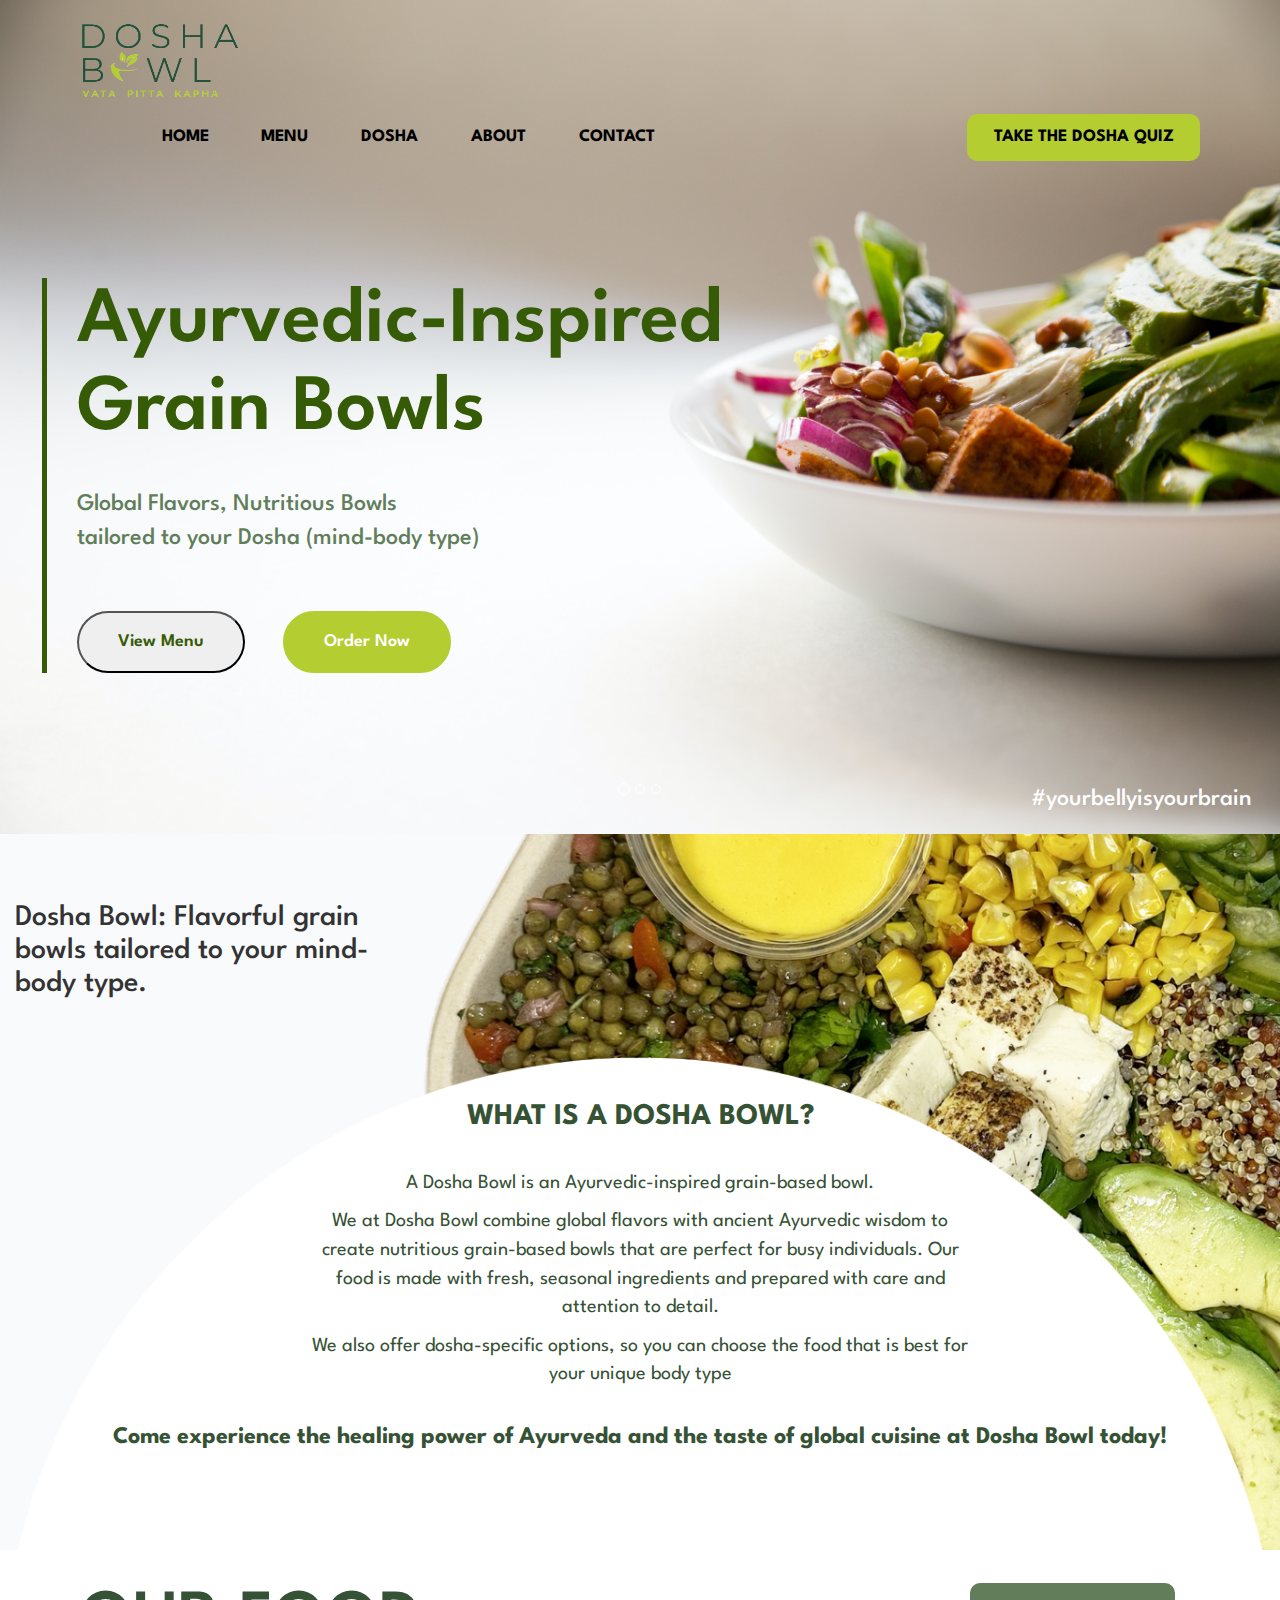
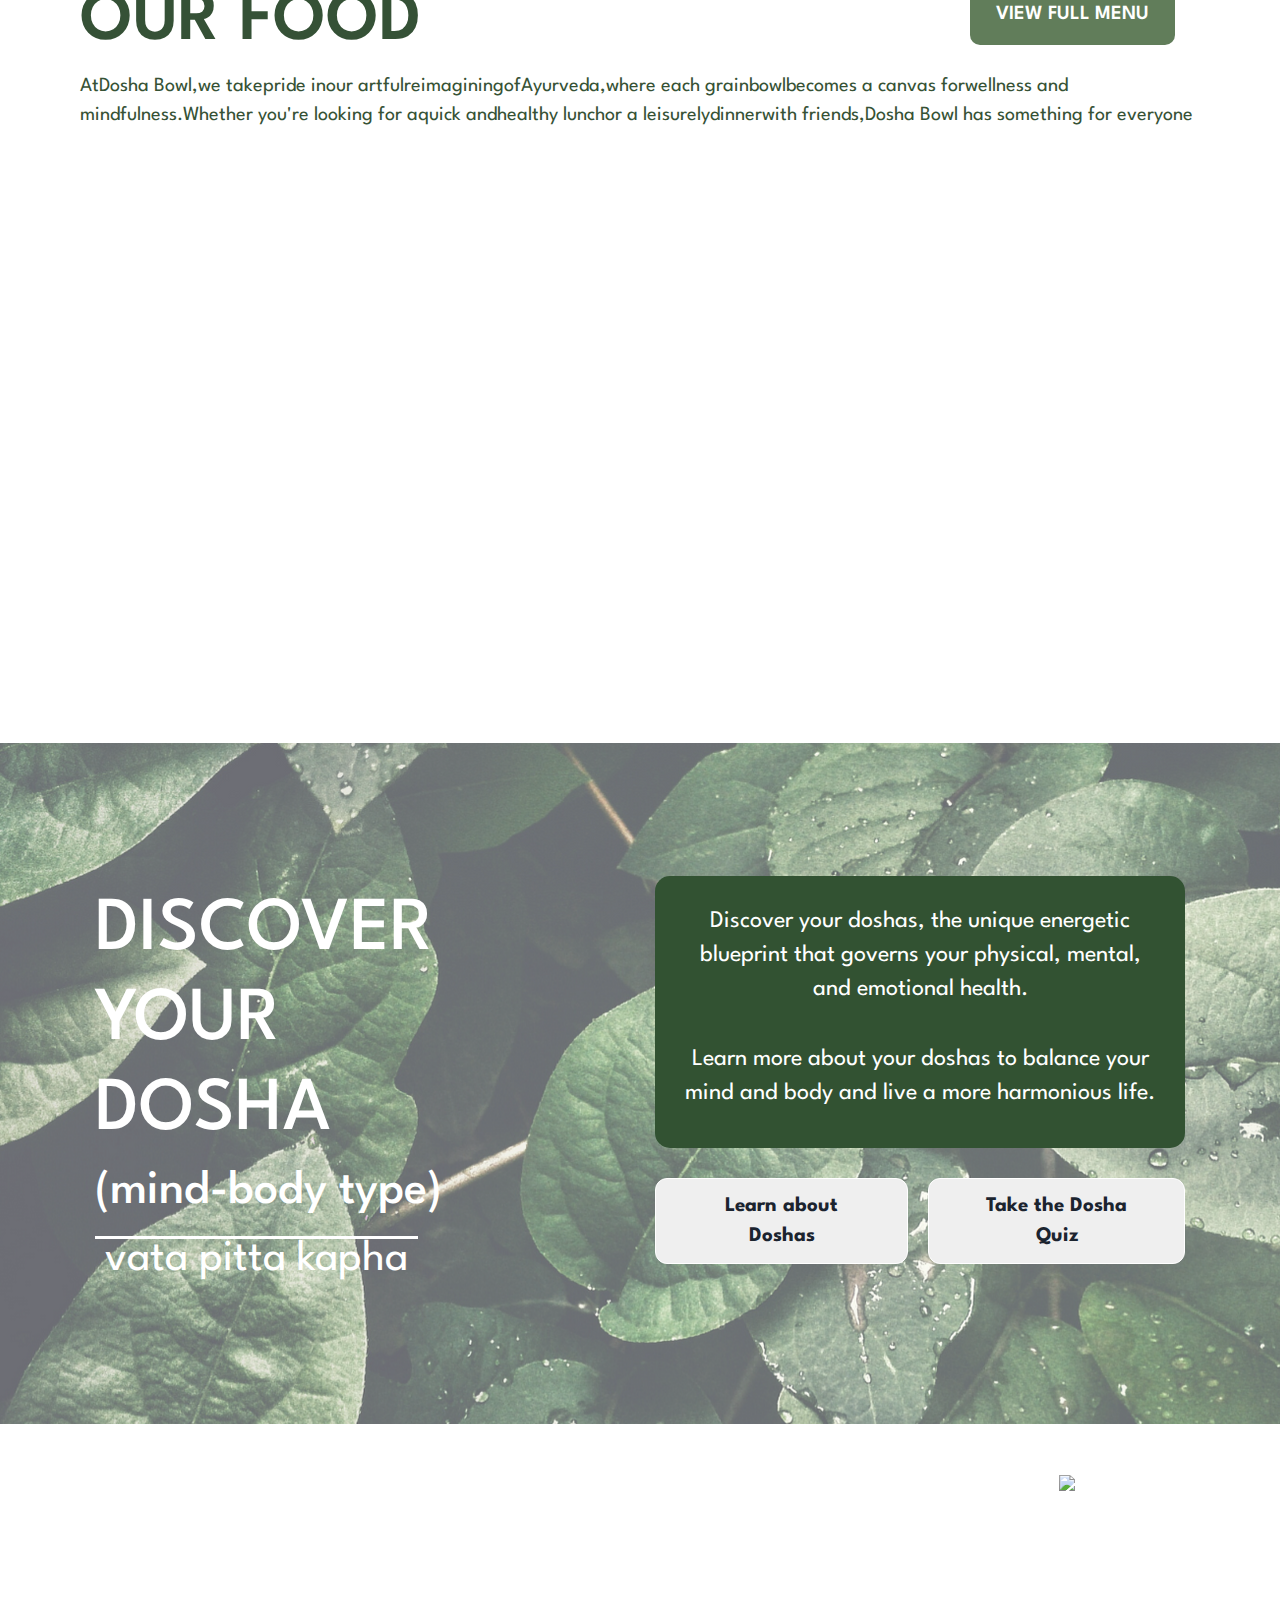
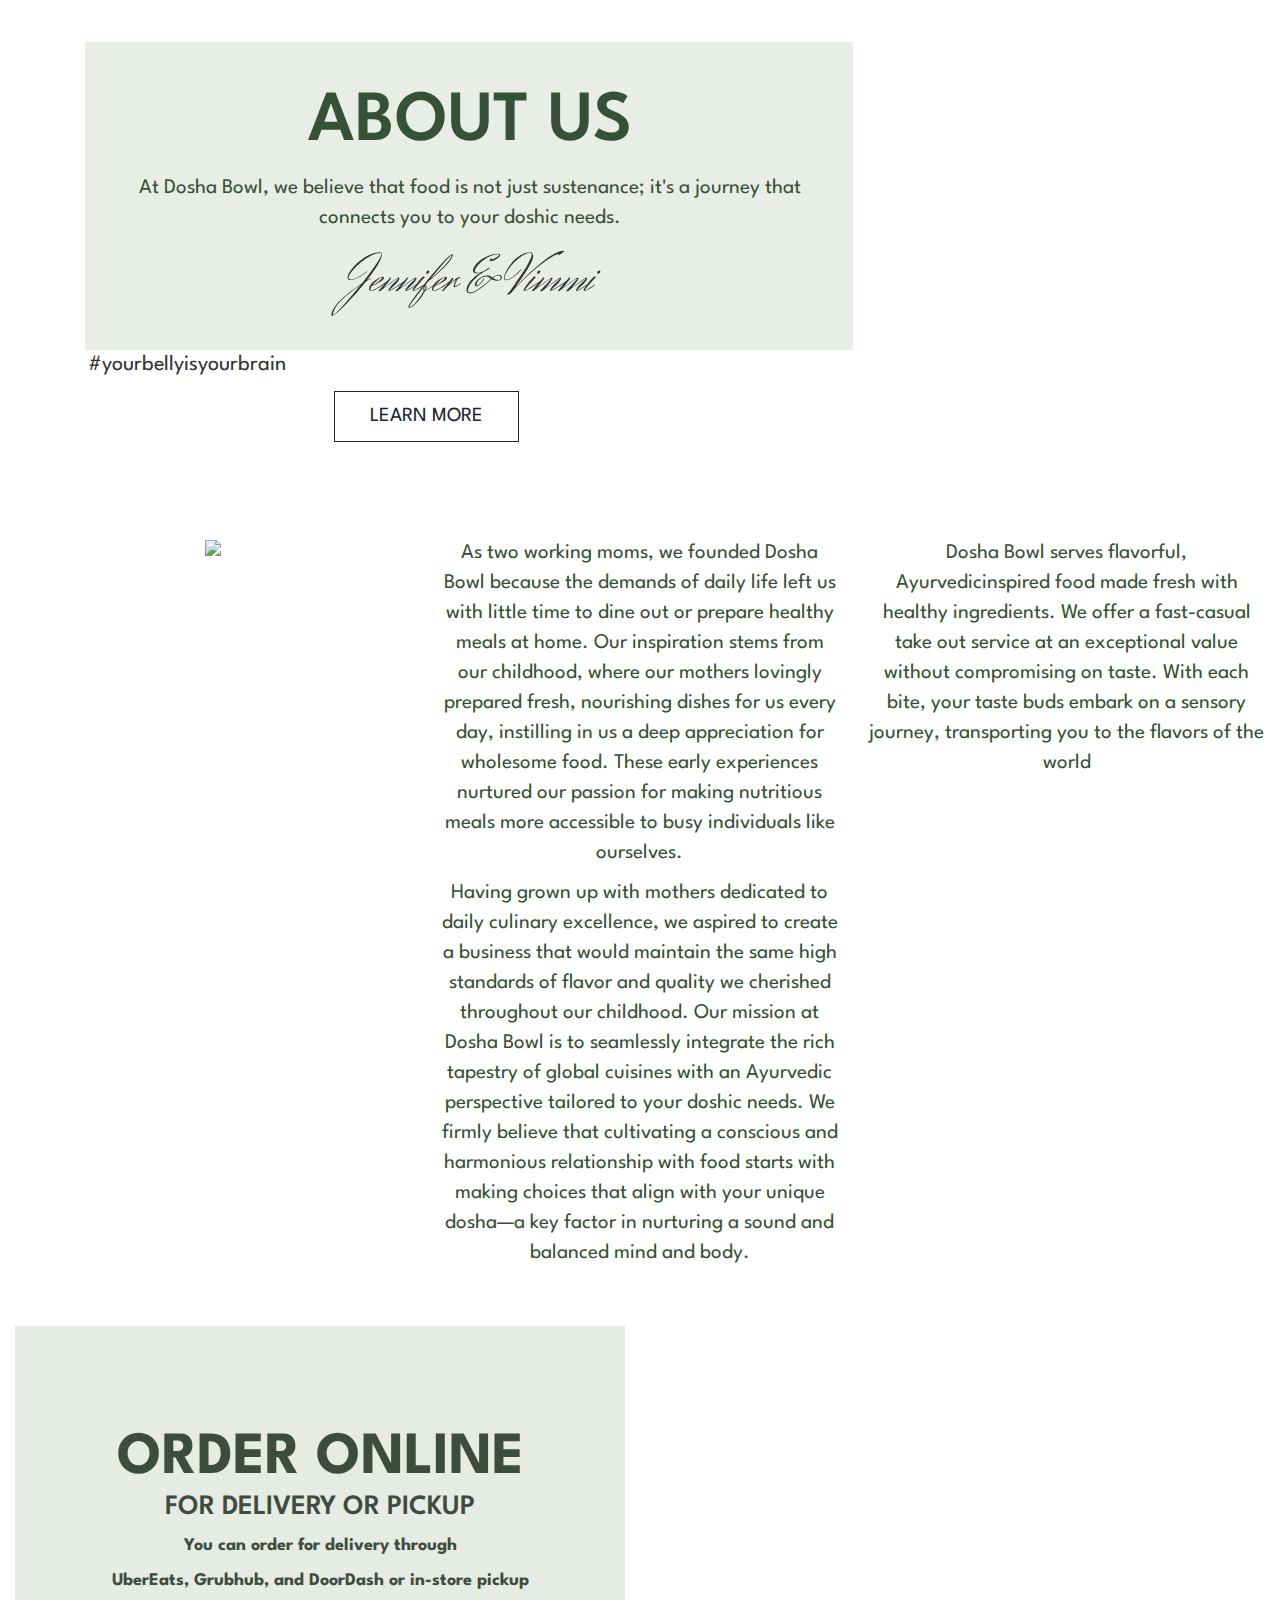
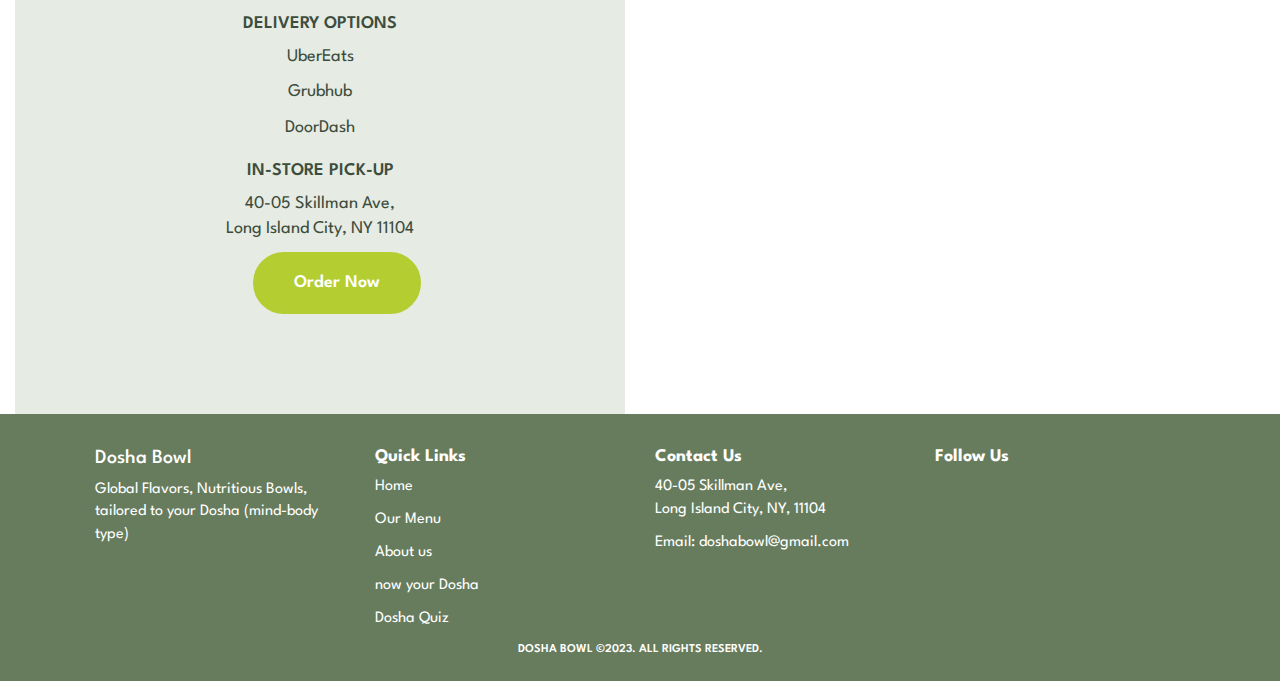
==== demo/index.html @ 88433cad "done" ====
<!DOCTYPE HTML>
<html>
	<head>
		<title></title>
		<meta charset="utf-8">

		<link href="css/bootstrap.css" rel='stylesheet' type='text/css' />
		<!-- jQuery (necessary for Bootstrap's JavaScript plugins) -->
		<script src="js/jquery.min.js"></script>
		 <!-- Custom Theme files -->
		 <!---- animated-css ---->
		<link href="css/animate.css" rel="stylesheet" type="text/css" media="all">
		<script src="js/wow.min.js"></script>


		<script>
		 new WOW().init();
		</script>
		<!---- animated-css ---->
		  <!---- start-smoth-scrolling---->
		<script type="text/javascript" src="js/move-top.js"></script>
		<script type="text/javascript" src="js/easing.js"></script>
		<script type="text/javascript">
			jQuery(document).ready(function($) {
				$(".scroll").click(function(event){		
					event.preventDefault();
					$('html,body').animate({scrollTop:$(this.hash).offset().top},1000);
				});
			});
		</script>
		 <!---- start-smoth-scrolling---->
		<link href="css/style.css" rel='stylesheet' type='text/css' />
   		 <!-- Custom Theme files -->
		<meta name="viewport" content="width=device-width, initial-scale=1">
		<script type="application/x-javascript"> addEventListener("load", function() { setTimeout(hideURLbar, 0); }, false); function hideURLbar(){ window.scrollTo(0,1); } </script>
		</script>
		<!----webfonts--->
		<link href="https://fonts.googleapis.com/css2?family=League+Spartan:wght@100;200;300;400;500;600;700;800;900&family=Poppins:ital,wght@0,100;0,200;0,300;0,400;0,500;0,600;0,700;0,800;1,100;1,200;1,300;1,400;1,500;1,600;1,700;1,800&family=Roboto:ital,wght@0,100;0,300;0,500;0,700;1,100;1,500;1,700&display=swap" rel="stylesheet">

		<link href="https://fonts.googleapis.com/css2?family=Herr+Von+Muellerhoff&family=League+Spartan:wght@100;200;300;400;500;600;700;800;900&family=Poppins:ital,wght@0,100;0,200;0,300;0,400;0,500;0,600;0,700;0,800;1,100;1,200;1,300;1,400;1,500;1,600;1,700;1,800&family=Roboto:ital,wght@0,100;0,300;0,500;0,700;1,100;1,500;1,700&display=swap" rel="stylesheet">
		<script src="https://maxcdn.bootstrapcdn.com/bootstrap/3.4.1/js/bootstrap.min.js"></script>
		<!---//webfonts--->
		<!----start-top-nav-script---->
		<script>
			$(function() {
				var pull 		= $('#pull');
					menu 		= $('nav ul');
					menuHeight	= menu.height();
				$(pull).on('click', function(e) {
					e.preventDefault();
					menu.slideToggle();
				});
				$(window).resize(function(){
	        		var w = $(window).width();
	        		if(w > 320 && menu.is(':hidden')) {
	        			menu.removeAttr('style');
	        		}
	    		});
			});
		</script>
		<!----//End-top-nav-script---->
	</head>
	<body>
		<div class="bg">
		<!----- start-header---->
			<div id="home" class="header wow bounceInDown" data-wow-delay="0.4s">
					<div class="top-header">
						<div class="container-container">
						<div class="logo">
							<a href="#"><img src="images/logo.png" title="dreams" /></a>
						</div>
						<!----start-top-nav---->
						 <nav class="top-nav">
							<ul class="top-nav">
								<li><a href="#home" class="scroll">Home</a></li>
								<li><a href="#port" class="scroll">Menu</a></li>
								<li><a href="./pdf/Ayurveda-and-details.pdf" target="_blank">Dosha</a></li>

								<li><a href="#about-us" class="scroll">About</a></li>

								<li><a href="#contact" class="scroll">Contact</a></li>
								<li>
									<a target="_blank" href="./pdf/dosha-quiz.pdf" class="quiz-btn">Take the Dosha Quiz</a>

								</li>
							</ul>
							<a href="#" id="pull"><img src="images/menu-icon.png" title="menu" /></a>
						</nav>
						
						<div class="clearfix"> </div>
					</div>
				</div>
			</div>
			<!----- //End-header---->
			<!---- banner ---->
			<div class="banner wow fadeIn" data-wow-delay="0.5s">
				<div id="myCarousel" class="carousel slide" data-ride="carousel">
					<!-- Indicators -->
					<ol class="carousel-indicators">
					  <li data-target="#myCarousel" data-slide-to="0" class="active"></li>
					  <li data-target="#myCarousel" data-slide-to="1"></li>
					  <li data-target="#myCarousel" data-slide-to="2"></li>
					</ol>
				
					<!-- Wrapper for slides -->
					<div class="carousel-inner">
					  <div class="item active">
						<div class="banner-info text-left">
							<h1>Ayurvedic-Inspired<br /> Grain Bowls</h1>
						</br/>
							<p>Global Flavors, Nutritious Bowls <br/>
							tailored to your Dosha (mind-body type)
							</p>
						</br/>	</br/>
							<div>
								<button class="section-1-btn">View Menu</button>
								<button class="section-1-btn order-now">Order Now</button>

							</div>
							<p class="hash">#yourbellyisyourbrain</p>
						</div>
					  </div>
				
					 <div class="item">
						<div class="banner-info text-left">
							<h1>Bowl Your Way:<br />Mix, Match, Munch!</h1>
						</br/>
							<p>Endless Combinations, One Delicious, <br/>Balanced Meal</p>
						</br/>	</br/>
							<div>
								<button class="section-1-btn">View Menu</button>
								<button class="section-1-btn order-now">Order Now</button>

							</div>
							<p class="hash">#yourbellyisyourbrain</p>
						</div>
					</div>
					
					
					</div>
				
					<!-- Left and right controls -->
					<!-- <a class="left carousel-control" href="#myCarousel" data-slide="prev">
					  <span class="glyphicon glyphicon-chevron-left"></span>
					  <span class="sr-only">Previous</span>
					</a>
					<a class="right carousel-control" href="#myCarousel" data-slide="next">
					  <span class="glyphicon glyphicon-chevron-right"></span>
					  <span class="sr-only">Next</span>
					</a> -->
				  </div>
			</div>
		</div>
			<!---- banner ---->
			<!-- about section start -->
			<div id="about" class="about">
				<div class="container-fluid">
					
					<!--- services-grids --->
					<div class="text-left">
						<h3 class="title">Dosha Bowl: Flavorful
							grain bowls tailored to
							your mind-body type.</h3>
					</div>
						<div class="desc text-center">
							<h2>WHAT IS A DOSHA BOWL?</h2>
							<p>A Dosha Bowl is an Ayurvedic-inspired grain-based bowl.
							</p>
							<p>We at Dosha Bowl combine global flavors with ancient Ayurvedic wisdom to
								create nutritious grain-based bowls that are perfect for busy individuals. Our
								food is made with fresh, seasonal ingredients and prepared with care and
								attention to detail.
								</p>
								<p>We also offer dosha-specific options, so you can choose the food that is best
									for your unique body type</p>
							<h3>Come experience the healing power of Ayurveda and the taste of global cuisine at Dosha Bowl today!
							</h3>		
						</div>
					
					<!--- services-grids --->
				</div>
			</div>
			<!-- our food section start -->
				<div id="services" class="our-food top-header">
						<div class="service-head text-left">
							<h1>OUR FOOD  <button class="btn-menu">VIEW FULL MENU</button> </h1>
							<p class="description">AtDosha Bowl,we takepride inour artfulreimaginingofAyurveda,where each grainbowlbecomes a canvas forwellness and
								mindfulness.Whether you're looking for aquick andhealthy lunchor a leisurelydinnerwith friends,Dosha Bowl has something for
								everyone</p>
						</div>
						<!--- services-grids --->
						<div class="services-grids text-center food">
							<div class="col-md-8">
								<div class="col-md-4 wow bounceIn" data-wow-delay="0.4s">
									<img src="./images/food/Vata Bowl.jpg" />
									<h3 class="text-left"><a href="#">VATA BOWL</a></h3>
									<p class="text-left">Herb moong sprouts/Basmati rice, kale, grilled
										paneer cheese, roasted chickpeas, grilled yams,
										grilled broccoli, pickled cucumbers,
										boondi (crunchy protein), cilantro vinaigrette.</p>
									<p><a>Order now 	&rarr;</a></p>
								</div>
								<div class="col-md-4 wow bounceIn" data-wow-delay="0.4s">
									<img src="./images/food/Pitta Bowl.jpg" />

									<h3 class="text-left"><a href="#">PITTA BOWL</a></h3>
									<p class="text-left">Herb quinoa, herb lentil, kale, seasoned tofu,
										fire-roasted red bell pepper, grilled corn, pickled
										cucumbers, avocado, sev (crunchy noodles),
										miso carrot dressing
										.</p>
									<p><a>Order now 	&rarr;</a></p>								</div>
								<div class="col-md-4 wow bounceIn" data-wow-delay="0.4s">
									<img src="./images/food/Kapha Bowl.jpg" />

									<h3 class="text-left"><a href="#">KAPHA BOWL </a></h3>
									<p class="text-left">Plant-based beef patties, romaine lettuce, herb
										quinoa, fire-roasted red bell pepper, grilled yams,
										grilled cauliflower, grilled broccoli, roasted
										pumpkin seeds, chipotle tahini dressing.</p>
									<p><a>Order now 	&rarr;</a></p>									</div>
							</div>
							<div class="col-md-4 p-0 own-bowl">
								<div class="col-md-12 p-0 wow bounceIn" data-wow-delay="0.4s">
									<img src="./images/food/create your own bowl.jpg" />

									<h3 class="text-left"><a href="#">CREATE YOUR OWN BOWL									</a></h3>
									<p class="text-left pr-200">Build your perfect bowl with our Build Your Own Bowl option.
										Choose your size and ingredients from a variety of fresh and
										delicious options, and enjoy a delicious, balanced meal
										</p>
									<p><a>Order now 	&rarr;</a></p>
																</div>
							</div>
							
							<div class="clearfix"> </div>
						</div>
						<!--- services-grids --->
				</div>
			<!-- our food section end -->
<!-- our food section start -->
<div class="discover-section">
	<!--- discover --->
	<div class="top-header">
<div class="row">
<div class="col-md-6">
	<div class="discover text">
	<h2>DISCOVER </h2>
	<h2>YOUR</h2>
	 <h2>DOSHA</h2>
	<h3>(mind-body type)</h3>
	<p>vata pitta kapha</p>
</div>
</div>
<div class="col-md-6">
	<div class="discover-box">
		<p>Discover your doshas, the unique energetic blueprint that governs your physical, mental, and emotional health. </p>
		<p class="m-t-35">Learn more about your doshas to balance your mind and body and live a more harmonious life.</p>
	</div>
	<div class="discover-button flex">
		<div>
			<a href="./pdf/Ayurveda-and-details.pdf" target="_blank"><button>Learn about Doshas</button>
		</div>
		<div class="m-l-20">
			<a href="./pdf/dosha-quiz.pdf" target="_blank"><button>Take the Dosha Quiz</button></a>
		</div>
	</div>
</div>
</div>
</div>
</div>
<div id="about-us">

	<!--- services-grids --->
	<div class="services-grids text-center about-us">
		<div class="col-md-8 p-0">
			<div class="cardWrap">
			<div class="card">
				<h1 class="title">ABOUT US</h1>
				<p class="desc">At Dosha Bowl, we believe that food is not just
					sustenance; it's a journey that connects you to
					your doshic needs.</p>
				<p class="sign">Jennifer & Vimmi</p>
			</div>
			<p class="hashText">#yourbellyisyourbrain			</p>
			<div class="text-center learn-more">
			<a href="#more" class="scroll"><button>LEARN MORE</button></a>	
			</div>
			</div>
		</div>
		<div class="col-md-4 p-0 about-image">
			<img src="./images/about-us-top.png" width="100%"/>
		</div>
		
		<div class="clearfix"> </div>
	</div>
	<!--- services-grids --->

<!-- our food section end -->	


<div id="more">

	<!--- services-grids --->
	<div class="services-grids text-center about-us">
		<div class="col-md-4">
			<img src="./images/about-us.jpg" width="100%"/>

		</div>
		<div class="col-md-4">
			<p class="desc">As two working moms, we founded Dosha Bowl
				because the demands of daily life left us with little time
				to dine out or prepare healthy meals at home. Our
				inspiration stems from our childhood, where our
				mothers lovingly prepared fresh, nourishing dishes for
				us every day, instilling in us a deep appreciation for
				wholesome food. These early experiences nurtured our
				passion for making nutritious meals more accessible to
				busy individuals like ourselves.</p>
				<p class="desc">
				Having grown up with mothers dedicated to daily
				culinary excellence, we aspired to create a business
				that would maintain the same high standards of flavor
				and quality we cherished throughout our childhood.
				Our mission at Dosha Bowl is to seamlessly integrate
				the rich tapestry of global cuisines with an Ayurvedic
				perspective tailored to your doshic needs. We firmly
				believe that cultivating a conscious and harmonious
				relationship with food starts with making choices that
				align with your unique dosha—a key factor in nurturing
				a sound and balanced mind and body.</p>
		</div>
		<div class="col-md-4">
			<p class="desc">Dosha Bowl serves flavorful, Ayurvedicinspired food made fresh with healthy
				ingredients. We offer a fast-casual
				take out service at an exceptional value
				without compromising on taste.
				With each bite, your taste buds embark
				on a sensory journey, transporting you to
				the flavors of the world</p>
		</div>
		
		<div class="clearfix"> </div>
	</div>
	<!--- services-grids --->
</div>



<div class="order-section" id="contact">
	<div class="row">
		<div class="col-md-6">
			<div class="bg-color orderWrap">
			<div class="order">
			<h2>ORDER ONLINE</h2>
			<h3>FOR DELIVERY OR PICKUP</h3>
			<p>You  can order for delivery through </p>
			<p> UberEats, Grubhub, and DoorDash or in-store pickup</p>
		</div>
		<div class="delivery-option">
			<h2>DELIVERY OPTIONS</h2>
			<p>UberEats</p>
			<p>Grubhub</p>
			<p>   DoorDash</p>
		</div>
		<div class="delivery-option">
			<h2>IN-STORE PICK-UP</H2>
			<p>40-05 Skillman Ave,<BR />
				Long Island City, NY 11104</p>
			</div>
			<button class="section-1-btn order-now">Order Now</button>
		</div>
		</div>
		<div class="col-md-6">
			<iframe src="https://www.google.com/maps/embed?pb=!1m18!1m12!1m3!1d2421.4086209134043!2d-73.92484715304346!3d40.74750870213531!2m3!1f0!2f0!3f0!3m2!1i1024!2i768!4f13.1!3m3!1m2!1s0x89c25f27ec24165f%3A0x578d9484823a453a!2s40-05%20Skillman%20Ave%2C%20Queens%2C%20NY%2011104%2C%20USA!5e0!3m2!1sen!2sin!4v1702056404523!5m2!1sen!2sin" width="100%" height="100%"  style="border:0;" allowfullscreen="" loading="lazy" referrerpolicy="no-referrer-when-downgrade"></iframe>
		</div>
		</div>
	</div>

    <div class="footer">
        <div class="top-header">
        <div class="row">
            <div class="col-md-3">
                <div class="dosha-bowl">
                <h2>Dosha Bowl</h2>
                <p>Global Flavors, Nutritious Bowls,
                    tailored to your Dosha (mind-body type)</p>
                </div>
            </div>
            <div class="col-md-3">
                <div class="quick-link">
                <h2>Quick Links</h2>
                <p><a href="#" class="scroll">Home</a></p>
                <p><a href="#" class="scroll">Our Menu</a></p>
                <p><a href="#about-us" class="scroll">About us</a></p>
                <p><a href="./pdf/Ayurveda-and-details.pdf" target="_blank">now your Dosha</a></p>
                <p><a href="./pdf/dosha-quiz.pdf" target="_blank">Dosha Quiz</a></p>
            </div>
            </div>
            <div class="col-md-3">
                <div class="quick-link">
                <h2>Contact Us</h2>
                <p>40-05 Skillman Ave, <br/>
                    Long Island City, NY, 11104 </p>
                    <p>Email: doshabowl@gmail.com</p>
                </div>
            </div>
            <div class="col-md-3">
                <div class="quick-link">
                    <h2>Follow Us</h2>
                </div>
            </div>
        </div>
        <p class="reserved">Dosha Bowl ©2023.  All Rights Reserved. </p>
    </div>
    </div>










		
	</body>
</html>
---- demo/css/style.css ----
html, body{
    font-size: 100%;
  	 background: #FFf;
  	 -webkit-font-smoothing: antialiased;
	   font-family: 'League Spartan', sans-serif;
}
body a{
	transition:0.5s all;
	-webkit-transition:0.5s all;
	-moz-transition:0.5s all;
	-o-transition:0.5s all;
	-ms-transition:0.5s all;
}
/*----start-container----*/
.container{
	width:70%;
}
/*-----start-header----*/
.bg{
	background:url(../images/section1-bg.jpg) no-repeat 0px 0px;
	background-size:cover;
	background-position: center;
}
.hash{
	position: absolute;
    bottom: -153px;
    right: 28px;
	font-weight: 400;
    font-style: normal;
    color: rgb(255, 255, 255) !important;
}
.header{
}
.logo{
	float: left;
	margin-top: 0.6em;
}
.logo a{
	color: #303030;
	font-weight: 200;
	text-transform: uppercase;
	font-size: 2.5em;
}
.quiz-btn{
    background: #b4cd31;
    color: #fff;
    padding: 13px 34px;
    font-size: 18px;
    font-weight: 600;
    border: none;
    border-radius: 10px;	
	margin-left: 286px;
}
.logo a:hover{
	text-decoration:none;
}
.logo320{
	display:none;
}
/*----navbar-nav----*/
.top-header{
	padding: 0.8em 5em;
}
.logo a img{
	width: 160px;
}
.top-nav{
	/* margin-right: 30%; */
	text-align: center;
}
ul.top-nav{
	/* margin-right: 30%; */
	float: right;
}
.top-nav ul li a{
	padding: 0.2em 1.5em;
	font-size: 1.1em;
		font-weight: 400;
	text-align: center;
	text-transform: uppercase;
	position: relative;

	font-weight: 700;
    font-style: normal;
    color: rgb(0, 0, 0);
    text-decoration: none;
}
.top-nav ul li.active a,
.top-nav ul li a:hover{
	color:#EE2F1B;
}
.logo a{
	display:block;
}
/* top-nav */
.top-nav:before,
.top-nav:after {
    content: " ";
    display: table;
}
.top-nav:after {
    clear: both;
}
nav {
	position: relative;
	/* float: right; */
}
nav ul {
	padding: 0;
	/* float: right; */
	margin: 0.9em 0;
}
nav li {
	display: inline;
	float: left;
	position:relative;
}
nav a {
	color: #fff;
	display: inline-block;
	text-align: center;
	text-decoration: none;
	line-height: 40px;
}
nav a:hover{
	text-decoration:none;
	color:#00A2C1;
}
nav a#pull {
	display: none;
}
/*Styles for screen 600px and lower*/
@media screen and (max-width: 768px) {
	.quiz-btn{
		background: #b4cd31;
		color: #fff;
		padding: 13px 34px;
		font-size: 18px;
		font-weight: 600;
		border: none;
		border-radius: 10px;	
		margin-left: 0px;
	}
	nav { 
  		height: auto;
  		float:none;
  	}
  	nav ul {
  		width: 100%;
  		display: block;
  		height: auto;
  	}
  	nav li {
  		width: 100%;
  		position: relative;
  	}
  	nav li a {
		border-bottom: 1px solid #eee;
	}
  	nav a {
	  	text-align: left;
	  	width: 100%;
  	}
}
/*Styles for screen 515px and lower*/
@media only screen and (max-width : 768px) {
	nav {
		border-bottom: 0;
		float:none;
	}
	nav ul {
		display: none;
		height: auto;
		margin: 1.5em 0 0 0;
		background: #fff;
	}
	nav a#pull {
		display: block;
		position: relative;
		color: #F26D7D;
		text-align: right;
		position: absolute;
		top: 23px;
	}
	nav a#pull:after {
		content:"";
		background: url('nav-icon.png') no-repeat;
		width: 30px;
		height: 30px;
		display: inline-block;
		position: absolute;
		right: 15px;
		top: 10px;
	}
	nav a#pull img{
		margin-right: 0%;
	}
	.top-nav ul li a {
		color: #2C3E50;
		padding: 0.4em 0;
	}
}
/*Smartphone*/
@media only screen and (max-width : 320px) {
	nav {
		float:none;
	}
	nav li {
		display: block;
		float: none;
		width: 100%;
	}
	nav li a {
		border-bottom: 1px solid #EEE;
	}
}
/*---- benner ----*/
.banner-info{
	font-weight: 400;
    font-style: normal;
    color: rgb(54, 91, 7);
    text-decoration: none;
    border-left: 5px solid rgb(54, 91, 7);
    margin: 90px 0px 161px 42px;
    padding-left: 30px;
}
.banner-info h1{
	font-weight: 600;
    font-style: normal;
    color: rgb(54, 91, 7);
    text-decoration: none;
	font-size: 80px;
}
.banner-info span{
	width:15%;
	height:1px;
	background:#35C2F8;
	display:inline-block;
}
.banner-info p{
	font-weight: 500;
    font-style: normal;
    color: rgb(97, 126, 90);
    text-decoration: none;
    font-size: 24px;
}
.section-1-btn{
    border-radius: 33px;
    font-size: 18px;
    padding: 16px 39px;
    font-weight: 600;
}
.order-now{
	background: #b4cd31;
    color: #fff;
    border: 2px solid #b4cd31;
    margin-left: 34px;
}
/*---- services ----*/
.services{
	padding:3em 0;
}
.service-head h2{
	font-weight:900;
	font-size:2.6em;
	color:#222222;
	text-transform:uppercase;
}
.service-head span{
	width:15%;
	height:1px;
	background:#35C2F8;
	display:inline-block;
}
.service-grid span{
	width:64px;
	height:64px;
	display:inline-block;
	background:url(../images/services-icons.png) no-repeat 0px 0px;
}
.service-grid h3 a{
	color: #222;
	font-weight: 600;
	font-size: 0.875em;
	text-transform: uppercase;
}
.service-grid h3 a:hover{
	color:#777777;
	text-decoration:none;
}
.service-grid p{
	font-weight:400;
	line-height:1.7em;
	color:#888888;
}
.service-grid span.service-icon1{
	background-position:0px 0px;
}
.service-grid span.service-icon2{
	background-position: -391px 2px;
}
.service-grid span.service-icon3{
	background-position: -779px 4px;
}
.services-grids{
	padding:3em 0;
}
/*---- Other Expertise ----*/
.expertise{
	background:#F7F7F7;
}
.expertice-right-grid{
	margin: 0;
	padding: 0;
	background: url(../images/expert.jpg) no-repeat 0px 0px;
	background-size: cover;
	min-height: 656px;
}
.expertise-head h3{
	font-weight: 900;
	font-size: 2.5em;
	color: #222222;
	text-transform: uppercase;
	margin: 0.3em 0 0.6em;
}
.expertise-head p{
	font-weight:400;
	font-family: 'League Spartan', sans-serif;
	line-height:1.7em;
	color:#777777;
}
.e-left-inner-grid-left{
	float:left;
	width:10%
}
.e-left-inner-grid-right{
	float:right;
	width:85%;
}
.e-left-inner-grid{
	width: 47%;
	float: left;
	margin-bottom: 1em;
}
.e-left-inner-grid-left span{
	width:40px;
	height:40px;
	display:inline-block;
	background:url(../images/exprt-icons.png) no-repeat 0px 0px;
	margin-top:0.4em;
}
.e-left-inner-grid-right h4{
	font-size:1.2em;
	color:#222222;
	text-transform:uppercase;
	font-weight:600;
}
.e-left-inner-grid-right p{
	font-weight: 400;
	font-family: 'League Spartan', sans-serif;
	line-height: 1.7em;
	color: #777777;
}
.e-left-inner-grid-left span.e-icon1{
	background-position:0px 0px;
}
.e-left-inner-grid-left span.e-icon2{
	background-position: -5px -105px;
}
.e-left-inner-grid-left span.e-icon3{
	background-position: 0px -51px;
}
.e-left-inner-grid-left span.e-icon4{
	background-position: 2px -159px;
}
a.leran-more{
	background:#FFFFFF;
	color:#222222;
	font-weight:500;
	text-transform:uppercase;
	text-decoration:none;
	font-weight:600;
	padding:0.9em 2em; 
	display:inline-block;
	font-size:1.1em;
	border-radius: 3em;
	-webkit-border-radius: 3em;
	-moz-border-radius: 3em;
	-ms-border-radius: 3em;
	-o-border-radius: 3em;
	border:1px solid #CBEEFA;
}
a.leran-more:hover{
	background:#222222;
	color:#FFFFFF;
}
.expertice-left-grid{
	padding:3em 3em 3em 5em;
}
.expertise-left-inner-grids{
	padding:2em 0;
}
/*---- portflio ----*/
.portfolio-top-left{
	padding:3em 3em 3em 5em;
	background: url(../images/portbg-1.png) no-repeat 68% 69%;
}
.portfolio-top-left h3{
	font-weight: 900;
	font-size: 2.5em;
	color: #222222;
	text-transform: uppercase;
	margin: 0.3em 0 0.6em;
}
.portfolio-top-left p{
	font-weight: 400;
	font-family: 'League Spartan', sans-serif;
	line-height: 1.7em;
	color: #777777;
}
.portfolio-top-left-grid-left{
	float:left;
	width:10%;
	text-align:center;
}
.portfolio-top-left-grid-right{
	float:right;
	width:90%;
}
.portfolio-top-left-grid-left span{
	width:32px;
	height:32px;
	display:inline-block;
	background:url(../images/port-icons.png) no-repeat 0px 0px;
	margin-top:0.5em;
}
.portfolio-top-left-grid-right h5{
	text-transform:uppercase;
	color:#222222;
	font-size:1.3em;
	margin:0;
	padding:0 0 0.5em 0;
}
.portfolio-top-left-grid-right p{
	width:80%;
}
.portfolio-top-left-grid{
	margin:1em 0;
}
.portfolio-top-left-grids{
	padding:0.5em 0;
}
.portfolio-top-left-grid-left span.p-icon1{
	background-position:0px 0px;
}
.portfolio-top-left-grid-left span.p-icon2{
	background-position: 0px -90px;
}
.portfolio-top-left-grid-left span.p-icon3{
	background-position: 0px -183px;
}
.portfolio-top-right{
	min-height:650px;
	background:url(../images/port-right-divice.png) no-repeat 0px 0px;
	background-size:cover;
}
.portfolio-top-right-inner{
	padding:0;
}
.portfolio-work-grid{
	padding:0;
}
.portfolio-work-grid{
	position:relative;
}
.portfolio-work-grid-pic img{
	width:100%;
}
.portfolio-work-grid-pic{
	position:relative;
}
.portfolio-work-grid-caption{
	display: none;
	position: absolute;
	top: 0;
	background: rgba(153, 153, 153, 0.8);
	text-align: center;
	padding: 6em 2em 0em 2em;
	bottom: 0;
}
.portfolio-work-grid-caption h4{
	font-weight:700;
	font-size:1.5em;
	text-transform:uppercase;
	color:#FFF;
}
.portfolio-work-grid:hover div.portfolio-work-grid-caption{
	display:block;
}
.portfolio-work-grid-caption p{
	font-weight: 400;
	font-family: 'League Spartan', sans-serif;
	line-height: 1.7em;
	color: #FFF;
}
/*----start-about----*/
.about{
	padding:3em 0;
}
.about-head{
	text-align: center;
}
.about-head h1{
	font-weight: 900;
	font-size: 2.6em;
	color: #222222;
	text-transform: uppercase;
}
.about-head span{
	width: 8%;
	height: 1px;
	background: #35C2F8;
	display: inline-block;
}
/*--about-time-line--*/
.about-time-line{
	padding: 0;
	list-style: none;
	position: relative;
	width: 60%;
	margin: 6em auto 15em;
}
.about-time-line li{
	display: inline;
	min-height: 300px;
}
.about-time-line:before {
	content: '';
	position: absolute;
	top: 0;
	bottom: 0;
	width: 3px;
	background: #F1F1F1;
	left: 49%;
	margin-left: -10px;
}
.about-time-line > li:nth-child(odd) .cbp_tmtime span:last-child {
	color: #6cbfee;
}
.about-time-line > li .cbp_tmtime span:last-child {
	font-size: 2.9em;
	color: #3594cb;
}
.about-time-line > li .cbp_tmtime span {
	display: block;
	text-align: right;
}
.about-time-line > li .cbp_tmicon,.cbp_tmicon1,.cbp_tmicon2,.cbp_tmicon3,.cbp_tmicon2,.cbp_tmicon4{
	width: 170px;
	height: 170px;
	speak: none;
	font-size: 1.4em;
	line-height: 40px;
	position: absolute;
	color: #fff;
	border-radius: 50%;
	box-shadow: 0 0 0 8px #F1F1F1;
	-webkit-box-shadow: 0 0 0 8px #F1F1F1;
	-moz-box-shadow: 0 0 0 8px #F1F1F1;
	-o-box-shadow: 0 0 0 8px #F1F1F1;
	text-align: center;
	left: 41%;
	top: 0;
	margin: 0 0 0 -25px;
	display:block;
}
.cbp_tmicon1{
	left: 41%;
	top: 27%;
}
.cbp_tmicon2{
	left: 41%;
	top: 52%;
}
.cbp_tmicon3{
	left: 41%;
	top: 77%;
}
.cbp_tmicon4{
	left: 41%;
	top: 100%;
}
.img1{
	background:url(../images/time-line-img.jpg) no-repeat;
	background-size: 100% 100%;
}
.img2{
	background:url(../images/time-line-img1.jpg) no-repeat;
	background-size: 100% 100%;
}
.img3{
	background:url(../images/time-line-img2.jpg) no-repeat;
	background-size: 100% 100%;
}
.img4{
	background:url(../images/time-line-img4.jpg) no-repeat;
	background-size: 100% 100%;
}
.img5{
	background:url(../images/time-line-img5.png) no-repeat #7CC576;
	background-size: 100% 100%;
}
.about-time-line > li .cbp_tmlabel {
	margin: 0 0 0px -8%;
	color: #fff;
	padding: 1em 0em 0em 0;
	font-size: 1.2em;
	font-weight: 300;
	line-height: 1.4;
	position: relative;
	border-radius: 5px;
	width: 40%;
	text-align: right;
	min-height: 250px;
}
.about-time-line > li .cbp_tmlabel1 {
	margin: 0 0 15px 64%;
	text-align: left;
}
.about-time-line > li:nth-child(odd) .cbp_tmlabel:after {
	border-right-color: #6cbfee;
}
.cbp_tmlabel h2{
	color: #222222;
	text-transform: uppercase;
	font-weight: 600;
	font-size: 0.93em;
}
.cbp_tmlabel p{
	color: #777777;
	line-height: 1.6em;
	font-family: 'League Spartan', sans-serif;
	font-size: 0.72em;
	margin-top: 0.8em;
}
/*--//about-time-line--*/
/*---team-members--*/
.team-members{
	padding: 3em 0 4em 0;
	background: #F9F9F9;
}
.tm-head{
	text-align:center;
}
.tm-head h3{
	font-size: 3.3em;
	font-family: 'Montserrat', sans-serif;
	color: #222;
	text-transform: uppercase;
}
.tm-head p{
	font-family: 'League Spartan', sans-serif;
	color: #777777;
	margin: 0 auto;
	font-size: 1em;
	line-height: 1.44em;
}
.tm-head-grid img{
	border-radius: 30em;
	-webkit-border-radius: 30em;
	-moz-border-radius: 30em;
	-o-border-radius: 30em;
}
.tm-head-grid {
	width: 30.33%;
	text-align: center;
	float: left;
	margin-right: 4.5%;
}
.tm-head-grids {
	width: 75%;
	margin: 3.3em auto 2.3em auto;
}
.tm-head-grid:nth-child(3){
	margin-right:0;
}
.tm-head-grid h4{
	font-size: 1.2em;
	color: #222222;
	font-family: 'Montserrat', sans-serif;
	text-shadow: 0px 0px 1px rgba(66, 66, 66, 0.39);
	-webkit-text-shadow: 0px 0px 1px rgba(66, 66, 66, 0.39);
	-moz-text-shadow: 0px 0px 1px rgba(66, 66, 66, 0.39);
	-o-text-shadow: 0px 0px 1px rgba(66, 66, 66, 0.39);
	margin: 0.8em 0 0.2em 0;
}
.tm-head-grid h5{
	font-family: 'League Spartan', sans-serif;
	color: #777777;
	margin: 0 auto;
	font-size: 0.95em;
	line-height: 1.44em;
}
/*---//team-members--*/
/*----team-info----*/
.team-info{
	font-family: 'League Spartan', sans-serif;
	color: #777777;
	margin: 0 auto;
	font-size: 1em;
	line-height: 1.8em;
	text-align: center;
	width: 50%;
}
/*--//team-info--*/
/*--skills-head--*/
.skills-head{
	text-align:center;
}
.skills-head h3{
	font-size: 2.5em;
	font-family: 'Montserrat', sans-serif;
	color: #222;
	text-transform: uppercase;
}
.skills-head p{
	font-family: 'League Spartan', sans-serif;
	color: #777777;
	margin: 0 auto;
	font-size: 0.95em;
	line-height: 1.44em;
}
.top-social-icons li{
	display: inline-block;
	margin: 1.2em 0.3em;
}
.top-social-icons li a{
	width:40px;
	height:40px;
	display:block;
}
.twitter{
	background:url(../images/top-social-icons.png) no-repeat 0px 0px;
}
.facebook{
	background: url(../images/top-social-icons.png) no-repeat -50px 0px;
}
.pin{
	background: url(../images/top-social-icons.png) no-repeat -100px 0px;
}
.tm-head-grid ul{
	margin:0;
	padding:0;
}
/*---- contact ----*/
.contact{
	background: #111111;
	padding: 5em 0 0;
}
.contact-left h3{
	color:#FFF;
	font-weight:900;
	font-size:2.8em;
	text-transform:uppercase;
	margin:0;
	padding:0 0 0.4em 0;
}
.contact-left label{
	font-weight: 400;
	font-family: 'League Spartan', sans-serif;
	line-height: 1.7em;
	color: #FFF;
	margin-bottom:1.8em;
	display:block;
}
.contact-left-grid p,.contact-left-grid p a{
	color: #FFF;
	font-weight: 300;
	font-size: 1.1em;
	font-family: 'League Spartan', sans-serif;
	margin: 0.8em 0;
}
.contact-left-grid p a{
	text-decoration:none;
}
.contact-left-grid p a:hover{
	color:#35C2F8;
}
.contact-left-grid p span{
	width: 28px;
	height: 32px;
	display: inline-block;
	background: url(../images/contact-icons1.png) no-repeat 0px 0px;
	vertical-align: middle;
	margin-right: 0.3em;
}
.contact-left-grids div.col-md-6{
	padding:0;
}
.contact-left-grid p span.c-mobi{
	background-position:0px 0px;
}
.contact-left-grid p span.c-twitter{
	background-position: 0px -66px;
}
.contact-left-grid p span.c-pluse{
	background-position: 0px -132px;
}
/*----*/
.contact-right-grid p,.contact-right-grid p a{
	color: #FFF;
	font-weight: 300;
	font-size: 1.1em;
	font-family: 'League Spartan', sans-serif;
	margin: 0.8em 0;
}
.contact-right-grid p a{
	text-decoration:none;
}
.contact-right-grid p a:hover{
	color:#35C2F8;
}
.contact-right-grid p span{
	width: 28px;
	height: 32px;
	display: inline-block;
	background: url(../images/contact-icons2.png) no-repeat 0px 0px;
	vertical-align: middle;
	margin-right: 0.3em;
}
.contact-right-grids div.col-md-6{
	padding:0;
}
.contact-right-grid p span.c-msg{
	background-position: 0px 6px;
}
.contact-right-grid p span.c-face{
	background-position: 0px -61px;
}
.contact-right-grid p span.c-pin{
	background-position: 0px -126px;
}
.contact-right input[type="text"],.contact-right textarea{
	width:100%;
	padding:0.8em;	
	font-family: 'League Spartan', sans-serif;
	color:#777;
	font-weight:300;
	border-radius:0.3em;
	-webkit-border-radius:0.3em;
	-moz-border-radius:0.3em;
	-o-border-radius:0.3em;
	-ms-border-radius:0.3em;
	outline:none;
	border:1px solid #111111;
	transition:border-color 0.4s;
	-webkit-transition:border-color 0.4s;
	-moz-transition:border-color 0.4s;
	-o-transition:border-color 0.4s;
	-ms-transition:border-color 0.4s;
	margin:0 0 1em 0;
}
.contact-right input[type="text"]:hover,.contact-right textarea:hover{
	border-color:#35C2F8;
}
.contact-right textarea{
	outline:none;
	min-height:150px;
}
.contact-right input[type="submit"]{
	background:#35C2F8;
	padding:0.9em 1.5em;
	color:#FFF;
	text-transform:uppercase;
	border-radius:3em;
	border:none;
	cursor:pointer;
	transition:0.5s all;
	-webkit-transition:0.5s all;
	-moz-transition:0.5s all;
	-o-transition:0.5s all;
	-ms-transition:0.5s all;
}
.contact-right input[type="submit"]:hover{
	background:#EE2F1B;
}
/*---- copy-right -----*/
.copy-right p{
	color:#FFF;
	font-size:1em;
	border-top:1px solid #FFF;
	padding:1.5em 0;
	font-weight:300;
	font-family: 'League Spartan', sans-serif;
	margin-top:5em;
}
.copy-right p a{
	color:#35C2F8;
}
.copy-right p a:hover{
	color:#FFF;
	text-decoration:none;
}
#toTop {
	display: none;
	text-decoration: none;
	position: fixed;
	bottom: 14px;
	right: 3%;
	overflow: hidden;
	width: 40px;
	height: 40px;
	border: none;
	text-indent: 100%;
	background: url("../images/to-top1.png") no-repeat 0px 0px;
}
#toTopHover {
	width: 40px;
	height: 40px;
	display: block;
	overflow: hidden;
	float: right;
	opacity: 0;
	-moz-opacity: 0;
	filter: alpha(opacity=0);
}
/*---- responsive-design ----*/
@media (max-width:1366px){
	.container{
		width:80%;
	}
}
@media (max-width:1280px){
	.container{
		width:80%;
	}
	.portfolio-work-grid-caption {
		padding: 4.5em 2em 0em 2em;
	}
}
@media (max-width:1024px){
	.container{
		width:80%;
	}
	.portfolio-work-grid-caption {
		padding: 2.4em 1em 0em 1em;
	}
	.banner-info h1 {
		font-size: 3.2em;
		width: 80%;
	}
	.banner-info p {
		width: 60%;
	}
	.e-left-inner-grid-right {
		width: 80%;
	}
	.portfolio-top-left-grid-right p {
		width: 100%;
	}
	.portfolio-top-left {
		background: url(../images/portbg-1.png) no-repeat 68% 51%;
	}
	.about-time-line > li .cbp_tmlabel {
		width: 55%;
		margin: 0% 0 0px -23%;
	}
	.about-time-line > li .cbp_tmlabel1 {
		margin: 0 0 15px 70%;
	}
	.about-time-line:before {
		left: 52%;
	}
}
@media (max-width:768px){
	.container{
		width:80%;
	}
	.portfolio-work-grid-caption {
		padding: 2.4em 1em 0em 1em;
	}
	.banner-info h1 {
		font-size: 2.8em;
		width: 100%;
	}
	.banner-info p {
		width: 90%;
	}
	.e-left-inner-grid-right {
		width: 80%;
	}
	.portfolio-top-left-grid-right p {
		width: 100%;
	}
	.portfolio-top-left {
		background: url(../images/portbg-1.png) no-repeat 68% 51%;
		padding: 1.5em 4em 1.5em 4em;
	}
	.about-time-line > li .cbp_tmlabel {
		width: 56%;
		margin: 0% 100% 0px 35%;
		text-align: left;
	}
	.about-time-line > li .cbp_tmlabel1 {
		margin: 0 0 15px 35%;
	}
	.about-time-line:before {
		left: 19.5%;
	}
	.service-head h2 {
		font-size: 2.2em;
	}
	.services {
		padding: 1em 0;
	}
	.services-grids {
		padding: 1em 0;
	}
	.service-grid h3{
		margin:0 0 0.3em 0;
	}
	.service-grid{
		margin:0 0 1em 0;
	}
	.expertice-left-grid {
		padding: 1.5em 4em 1.5em 4em;
	}
	.about {
		padding: 1em 0 14em;
	}
	.about-time-line {
		width: 100%;
		margin: 0;
	}
	.about-time-line > li .cbp_tmicon, .cbp_tmicon1, .cbp_tmicon2, .cbp_tmicon3, .cbp_tmicon2, .cbp_tmicon4 {
		left: 10%;
	}
	.tm-head h3 {
		font-size: 3em;
	}
	.team-members {
		padding: 2em 0 3em 0;
	}
	.tm-head-grid {
		width: 100%;
		float: none;
		margin-right: 0;
	}
	.team-info {
		width: 80%;
	}
	.contact {
		padding: 3em 0 0;
	}
	.contact-left h3 {
		font-size: 2.5em;
	}
	.contact-left{
		margin:0 0 1em 0;
	}
}
@media (max-width:640px){
	.container{
		width:80%;
	}
	.portfolio-work-grid-caption {
		padding: 2.4em 1em 0em 1em;
	}
	.banner-info {
		padding: 5em 0 7em;
	}
	.banner-info h1 {
		font-size: 2.3em;
		width: 100%;
	}
	.banner-info p {
		width: 100%;
		font-size: 1.2em;
	}
	.e-left-inner-grid-right {
		width: 80%;
	}
	.portfolio-top-left-grid-right p {
		width: 100%;
	}
	.portfolio-top-left {
		background: url(../images/portbg-1.png) no-repeat 68% 51%;
		padding: 1.5em 3em 1.5em 3em;
	}
	.about-time-line > li .cbp_tmlabel {
		width: 54%;
		margin: 0% 100% 0px 37%;
		text-align: left;
	}
	.about-time-line > li .cbp_tmlabel1 {
		margin: 0 0 15px 35%;
	}
	.about-time-line:before {
		left: 19.5%;
	}
	.service-head h2 {
		font-size: 2.2em;
	}
	.services {
		padding: 1em 0;
	}
	.services-grids {
		padding: 1em 0;
	}
	.service-grid h3{
		margin:0 0 0.3em 0;
	}
	.service-grid{
		margin:0 0 1em 0;
	}
	.expertice-left-grid {
		padding: 1.5em 3em 1.5em 3em;
	}
	.about {
		padding: 1em 0 14em;
	}
	.about-time-line {
		width: 100%;
		margin: 0;
	}
	.about-time-line > li .cbp_tmicon, .cbp_tmicon1, .cbp_tmicon2, .cbp_tmicon3, .cbp_tmicon2, .cbp_tmicon4 {
		left: 10%;
		width: 140px;
		height: 140px;
	}
	.tm-head h3 {
		font-size: 2.8em;
	}
	.team-members {
		padding: 2em 0 3em 0;
	}
	.tm-head-grid {
		width: 100%;
		float: none;
		margin-right: 0;
	}
	.team-info {
		width: 80%;
	}
	.contact {
		padding: 3em 0 0;
	}
	.contact-left h3 {
		font-size: 2.5em;
	}
	.contact-left{
		margin:0 0 1em 0;
	}
}
@media (max-width:480px){
	.container{
		width:80%;
	}
	.portfolio-work-grid-caption {
		padding: 2.4em 1em 0em 1em;
	}
	.banner-info {
		padding: 3em 20px 4em;
	}
	.banner-info h1 {
		font-size: 1.7em;
		width: 100%;
	}
	.banner-info p {
		width: 100%;
		font-size: 0.875em;
	}
	.e-left-inner-grid-right {
		width: 80%;
	}
	.portfolio-top-left-grid-right p {
		width: 100%;
	}
	.portfolio-top-left {
		background: url(../images/portbg-1.png) no-repeat 68% 51%;
		padding: 1.5em 2em 1.5em 1.8em;
	}
	.about-time-line > li .cbp_tmlabel {
		width: 54%;
		margin: 0% 100% 0px 37%;
		text-align: left;
	}
	.about-time-line > li .cbp_tmlabel1 {
		margin: 0 0 15px 35%;
	}
	.about-time-line:before {
		left: 19.5%;
	}
	.service-head h2 {
		font-size: 2em;
	}
	.services {
		padding: 1em 0;
	}
	.services-grids {
		padding: 1em 0;
	}
	.service-grid h3{
		margin:0 0 0.3em 0;
	}
	.service-grid{
		margin:0 0 1em 0;
	}
	.expertice-left-grid {
		padding: 1.5em 3em 1.5em 3em;
	}
	.about {
		padding: 1em 0 14em;
	}
	.about-time-line {
		width: 100%;
		margin: 0;
	}
	.about-time-line > li .cbp_tmicon, .cbp_tmicon1, .cbp_tmicon2, .cbp_tmicon3, .cbp_tmicon2, .cbp_tmicon4 {
		left: 10%;
		width: 120px;
		height: 120px;
	}
	.tm-head h3 {
		font-size: 2.2em;
	}
	.team-members {
		padding: 1em 0 2em 0;
	}
	.tm-head-grid {
		width: 100%;
		float: none;
		margin-right: 0;
	}
	.team-info {
		width: 80%;
	}
	.contact {
		padding: 3em 0 0;
	}
	.contact-left h3 {
		font-size: 2.2em;
	}
	.contact-left{
		margin:0 0 1em 0;
	}
	.service-grid h3 a {
		font-size: 0.8em;
	}
	.expertise-head h3 {
		font-size: 2em;
	}
	.e-left-inner-grid {
		width: 100%;
		float: none;
		margin-bottom: 0.5em;
	}
	.expertise-left-inner-grids {
		padding: 1em 0;
	}
	.portfolio-top-left h3 {
		font-size: 2em;
	}
	.portfolio-top-left h3 {
		font-size: 1.7em;
	}
	.about-head h1 {
		font-size: 2.2em;
	}
	.copy-right p{
		padding:1.5em 0 1.2em;
		margin-top:3em;
	}
	.contact-right input[type="text"], .contact-right textarea,.contact-right input[type="submit"]{
		-webkit-appearance:none;
		resize:none;
	}
	.contact-right input[type="submit"] {
		padding: 0.7em 0em;
		width: 100%;
		outline:none;
	}
}
@media (max-width:320px){
	.container{
		width:90%;
	}
	.portfolio-work-grid-caption {
		padding: 0.5em 1em 0em 1em;
	}
	.banner-info {
		padding: 2em 0 3em;
	}
	.banner-info h1 {
		font-size: 1.2em;
		width: 100%;
	}
	.banner-info p {
		width: 100%;
		font-size: 0.875em;
	}
	.e-left-inner-grid-right {
		width: 80%;
	}
	.portfolio-top-left-grid-right p {
		width: 100%;
	}
	.portfolio-top-left {
		background: url(../images/portbg-1.png) no-repeat 68% 51%;
		padding: 1.5em 1em 1.5em 1em;
	}
	.about-time-line > li .cbp_tmlabel {
		width: 62%;
		margin: 0% 100% 0px 32%;
		text-align: left;
	}
	.about-time-line > li .cbp_tmlabel1 {
		margin: 0 0 15px 35%;
	}
	.about-time-line:before {
		left: 16%;
	}
	.service-head h2 {
		font-size: 1.5em;
		margin: 0.2em 0 0;
	}
	.services {
		padding: 1em 0;
	}
	.services-grids {
		padding: 1em 0;
	}
	.service-grid h3{
		margin:0 0 0.3em 0;
	}
	.service-grid{
		margin:0 0 1em 0;
	}
	.expertice-left-grid {
		padding: 1.5em 2em 1.5em 2em;
	}
	.about {
		padding: 1em 0 14em;
	}
	.about-time-line {
		width: 100%;
		margin: 0;
	}
	.about-time-line > li .cbp_tmicon, .cbp_tmicon1, .cbp_tmicon2, .cbp_tmicon3, .cbp_tmicon2, .cbp_tmicon4 {
		left: 10%;
		width: 70px;
		height: 70px;
	}
	.tm-head h3 {
		font-size: 1.5em;
	}
	.team-members {
		padding: 1em 0 2em 0;
	}
	.tm-head-grid {
		width: 100%;
		float: none;
		margin-right: 0;
	}
	.team-info {
		width: 80%;
	}
	.contact {
		padding: 1.8em 0 0;
	}
	.contact-left h3 {
		font-size: 1.5em;
	}
	.contact-left{
		margin:0 0 1em 0;
	}
	.service-grid h3 a {
		font-size: 0.8em;
	}
	.expertise-head h3 {
		font-size: 1.3em;
	}
	.e-left-inner-grid {
		width: 100%;
		float: none;
		margin-bottom: 0.5em;
	}
	.expertise-left-inner-grids {
		padding: 1em 0;
	}
	.portfolio-top-left h3 {
		font-size: 2em;
	}
	.portfolio-top-left h3 {
		font-size: 1.5em;
	}
	.about-head h1 {
		font-size: 1.8em;
	}
	.copy-right p{
		padding:1.5em 0 1.2em;
		margin-top:3em;
	}
	.e-left-inner-grid-right h4 {
		font-size: 1.1em;
	}
	.e-left-inner-grid-left span {
		margin-top: 0.2em;
	}
	a.leran-more {
		padding: 0.8em 1.3em;
		font-size: 0.9em;
	}
	.portfolio-top-left-grid-right h5 {
		font-size: 1.1em;
	}
	.portfolio-top-left-grid-right {
		width: 82%;
	}
	.portfolio-work-grid-caption h4 {
		font-size: 1.3em;
	}
	.cbp_tmlabel h2 {
		font-size: 0.875em;
		margin: 0;
	}
	.tm-head p {
		width: 80%;
		margin: 0 auto;
	}
	.contact-right-grid p, .contact-right-grid p a {
		font-size: 1em;
	}
	.contact-left-grid p, .contact-left-grid p a {
		font-size: 1em;
	}
	.contact-left label {
		font-size: 0.875em;
	}
	.top-nav ul li a {
		padding: 0.2em 0;
	}
	.contact-right input[type="text"], .contact-right textarea,.contact-right input[type="submit"]{
		-webkit-appearance:none;
		resize:none;
	}
	.contact-right input[type="submit"] {
		padding: 0.7em 0em;
		width: 100%;
		outline:none;
	}
}
.about{
	background: url(../images/about-bg.png) no-repeat;
    padding-bottom: 0px;
    background-position: center;
    background-size: cover;
}
.about .desc{
	margin-top: 40px;
	padding-top: 40px;
}
.about .title{
	font-size: 30px;
    width: 384px;
    font-weight: 500;
}
.about .desc h2{
	font-weight: 700;
    font-style: normal;
    color: rgb(54, 82, 53);
    text-decoration: none;
	margin-bottom: 35px;
}
.about .desc h3{
	font-weight: 700;
    font-style: normal;
    color: rgb(54, 82, 53);
    text-decoration: none;
	padding-bottom: 100px;
	margin-top: 35px;
	margin-bottom: 0px;
}
.p-0{
	padding: 0px;
}
.about .desc p{
	font-weight: 400;
    font-style: normal;
    color: rgb(54, 82, 53);
    text-decoration: none;
	padding: 0 294px;
    font-size: 20px;
}
.our-food h1{
    color: #355136;
    font-weight: 600;
    font-size: 72px
}
.our-food img{
	width: 100%;
}
.our-food .food a{
	text-decoration: underline !important;
	font-weight: 600;
	font-size: 20px;
}
.our-food .food p{
	text-align: left;
}
.our-food .food p a{
	text-decoration: unset !important;
    font-weight: 400;
    font-size: 18px;
}
.btn-menu{
    float: right;
    margin-right: 25px;
    background: #617d5a;
    color: #fff;
    font-size: 20px;
    padding: 20px 26px;
    border: none;
    border-radius: 10px;
    font-weight: 600;
}
.description{
	font-weight: 400;
    font-style: normal;
    color: rgb(54, 82, 53);
    text-decoration: none;
    font-size: 20px;
}
.pr-200{
	padding-right: 200px;
}
.about-us .title{
	color: #355136;
	font-size: 72px;
	font-weight: 600;
}
a{
	cursor: pointer;
}
.about-us .desc{
	color: #365235;
    font-size: 21px;
}
.about-us .sign{
	font-family: 'Herr Von Muellerhoff', cursive;
	text-align: center;
	font-size: 52px;

}
.about-us .card{
    width: 90%;
    margin-left: auto;
    background: #e8ede5;
    padding: 22px 44px 22px 46px;
}
.about-us .hashText{
	text-align: left;
    padding-left: 88px;
    font-size: 22px;
    font-weight: 400;
}
.learn-more button{
	font-size: 20px;
    font-weight: 400;
    padding: 10px 35px;
    background: transparent;
    border: 1px solid;
}
.about-us .cardWrap{
	margin-top: 170px;
}

.discover-section {
	background-image: url(../images/discover-image.png);
	padding: 120px 0px;

}

.discover h2 {
	font-size: 76px;
    color: #fff;
	line-height: 70px;
}

.discover h3 {
	font-size: 48px;
    color: #fff;
}
.discover{
	color: #fff;
}

.discover p {
	font-size: 44px;
    color: #fff;
	border-top: 3px solid #fff;
	text-align: center;
    display: inline;
    padding: 0px 10px;width: 329px;
}

.m-t-35 {
	margin-top: 35px;
}
 .discover-box {
	background-color: #325232;
    font-size: 24px;
    padding: 28px;
    border-radius: 15px;
    /* margin-top: 140px; */
    font-weight: 400;
    text-align: center;
 }
 .discover-wrap{
    margin: 0px 36px;

 }
.discover-box p{
	color: #fff;
}

.discover-button button{
    padding: 12px 50px;
    border-radius: 12px;
    margin-top: 30px;
    font-size: 21px;
    font-weight: 700;
    border: 1px solid #fff;
}
.discover-section .section{

}
.m-l-20 {
	margin-left: 20px;
}

.flex {
	display: flex;
}

.bg-color {
	background-color: #e6ebe4;
}
.orderWrap{
	padding: 100px 0px;
	text-align: center
}
.order h2{
	font-size: 60px;
    font-weight: 700;
    color: #3d4d3d;
	text-align: center;
	margin: 0px;
}

.order h3{
	font-size: 28px;
    font-weight: 600;
text-align: center;
    margin-top: 0px;
	color: #3d4d3d;
}

.order p{
	font-size: 18px;
    font-weight: 700;
    text-align: center;
	color: #3d4d3d;
}

.delivery-option h2{
	font-size: 18px;
	color: #3d4d3d;
	font-weight: 600;
	text-align: center;
}

.delivery-option p{
	font-size: 18px;
	color: #3d4d3d;
	text-align: center;
}

.footer {
	background-color: #677c5d;
}

.dosha-bowl h2{
	font-size: 20px;
	color: #fff;
}

.dosha-bowl p{
	font-size: 16px;
	color: #fff;
}

.quick-link h2{
	font-size: 18px;
	font-weight: 700;
	color: #fff;
}

.quick-link p,.quick-link p a{
	font-size: 16px;
	color: #fff;
}

.reserved {
	font-size: 12px;
	color: #fff;
	font-weight: 600;
	text-align: center;
	text-transform: uppercase;
}
.order-section .row{
	display: flex;
}
.row{
	margin:0px;
}
@media screen and (max-width: 600px) {
	.quiz-btn{
		width: 75%;
		margin: 14px;
	}
	.about{
		background: #fff;
	}
	.about .desc p{
		font-weight: 400;
		font-style: normal;
		color: rgb(54, 82, 53);
		text-decoration: none;
		padding: 0 10px;
		font-size: 20px;
	}
	.pr-200{
		padding-right: 0px;
	}
	.discover h2 {
		font-size: 58px;
		color: #fff;
		line-height: 46px;
	}
	.discover-wrap{
		margin: 0px 0px;
	
	 }
	 .top-header {
		padding: 0em 1em;
	}
	.discover-button button {
		padding: 12px 8px;
		border-radius: 12px;
		margin-top: 30px;
		font-size: 17px;
		font-weight: 700;
		border: 1px solid #fff;
	}
	.discover-button{
		margin-left: 12px;
	}
	.order-section .row {
		display: unset;
	}
	.about .title {
		font-size: 30px;
		font-weight: 500;
		width: 100%;
		text-align: center;
	}
	.banner-info {
		font-weight: 400;
		font-style: normal;
		color: rgb(54, 91, 7);
		text-decoration: none;
		border-left: 5px solid rgb(54, 91, 7);
		margin: 90px 0px 161px 14px;
		padding-left: 30px;

	}
	.section-1-btn {
		border-radius: 33px;
		font-size: 16px;
		padding: 16px 25px;
		margin-left: 6px;
	}
	.banner-info h1 {
		font-size: 34px !important;
		width: 100%;
	}
	.banner-info p {
		width: 100%;
		font-size: 24px !important;
	}
	.about .desc {
		margin-top: 0px;
		padding-top: 6px;
		background: #fff;
		border-top-left-radius: 55%;
		border-top-right-radius: 55%;
	}
	.about .desc h3 {
		font-weight: 700;
		font-style: normal;
		color: rgb(54, 82, 53);
		text-decoration: none;
		padding-bottom: 44px;
		margin-top: 35px;
		margin-bottom: 0px;
	}
	.our-food h1 {
		color: #355136;
		font-weight: 600;
		font-size: 72px;
		margin-bottom: 30px;
		text-align: center;
	}
	.btn-menu {
		background: #617d5a;
		color: #fff;
		font-size: 20px;
		padding: 20px 26px;
		border: none;
		border-radius: 10px;
		font-weight: 600;
		float: unset;
	}
	.own-bowl, .own-bowl .col-md-12{
		padding: 0px 15px;
	}
	.cardWrap {
		margin-top: 12px !important;
	}
	.about-us .card {
		width: 100%;
		margin-left: auto;
		background: #e8ede5;
		padding: 22px 44px 22px 46px;
	}
	.about-us .hashText {
		text-align: left;
		padding-left: 4px;
		font-size: 22px;
		font-weight: 400;
	}
	.learn-more button {
		font-size: 20px;
		font-weight: 400;
		padding: 10px 35px;
		background: transparent;
		border: 1px solid;
		margin-bottom: 29px;
	}
	.about-image{
		padding: 0px 15px;
	}
	.reserved {
		padding: 12px;

	}
	.hash {
		position: absolute;
		bottom: -175px;
		right: -11px;
		font-weight: 400;
		font-style: normal;
		color: rgb(0 0 0) !important;
	}
}
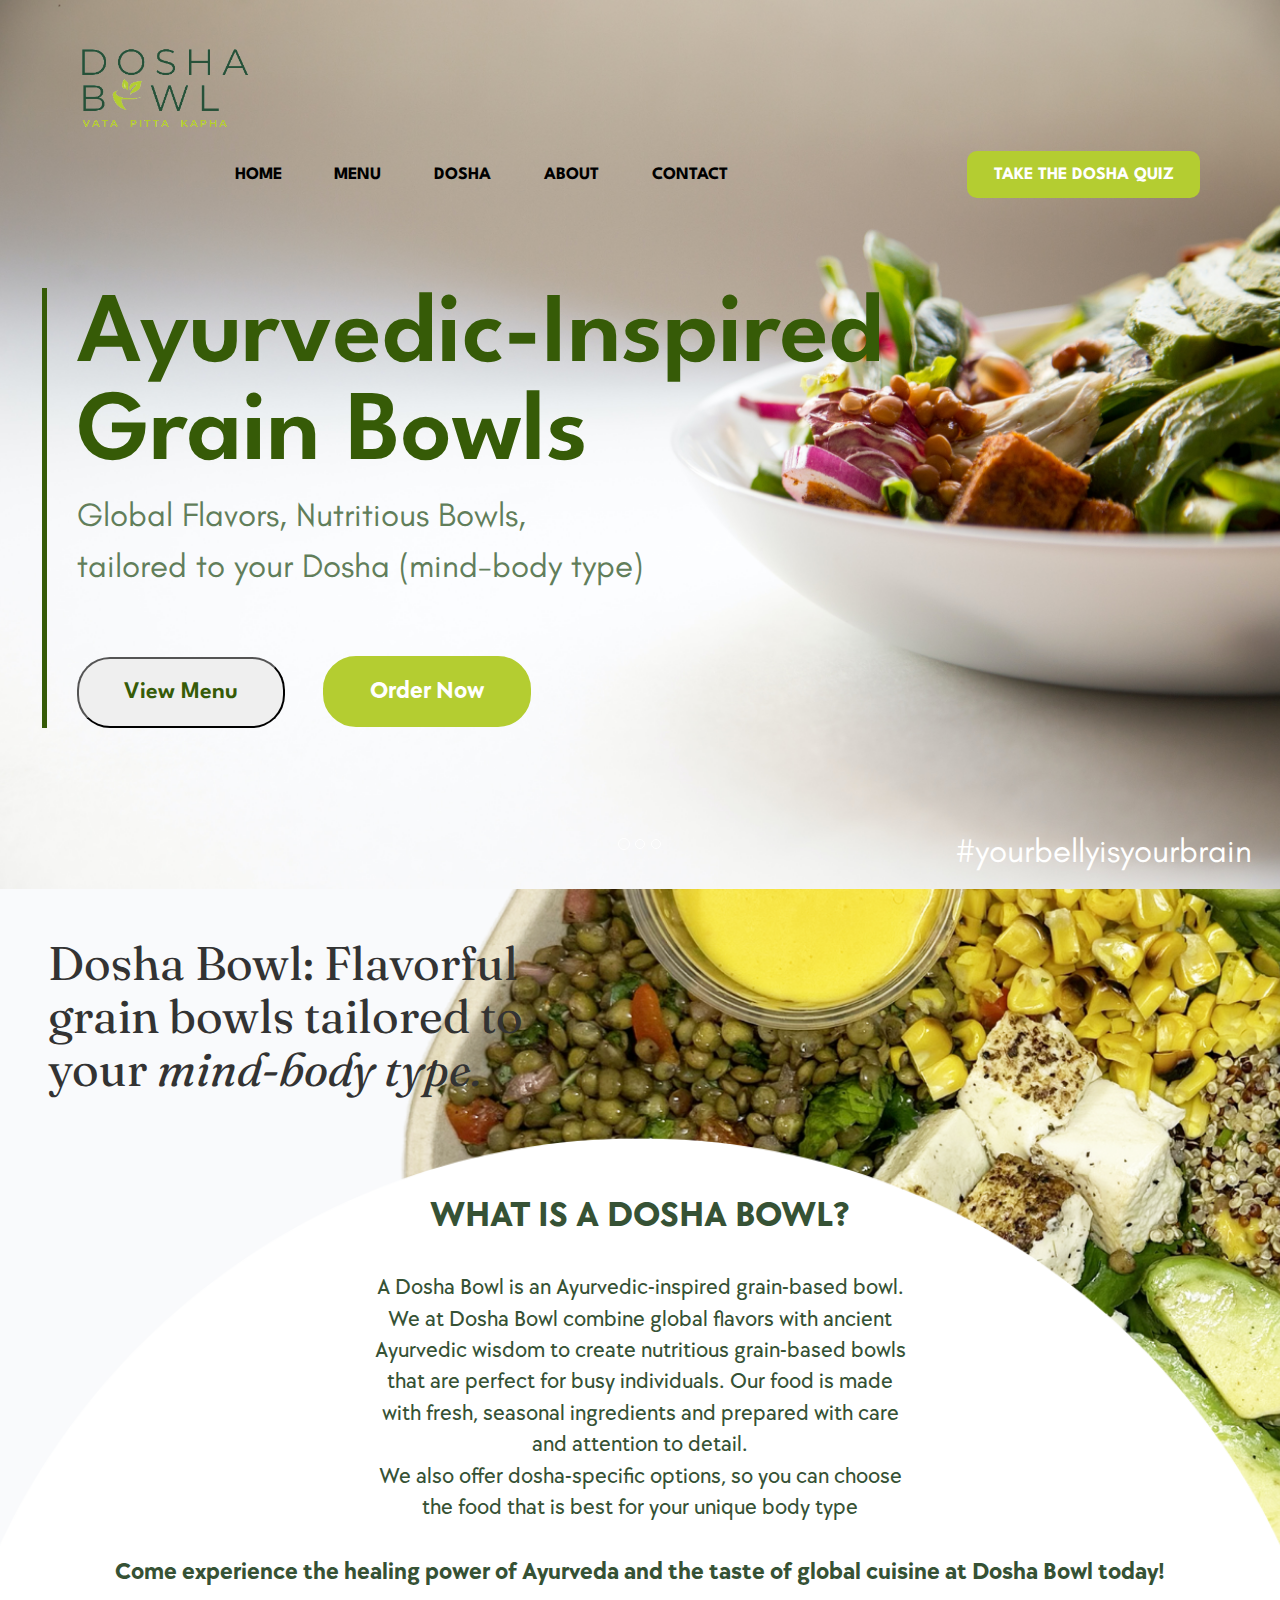
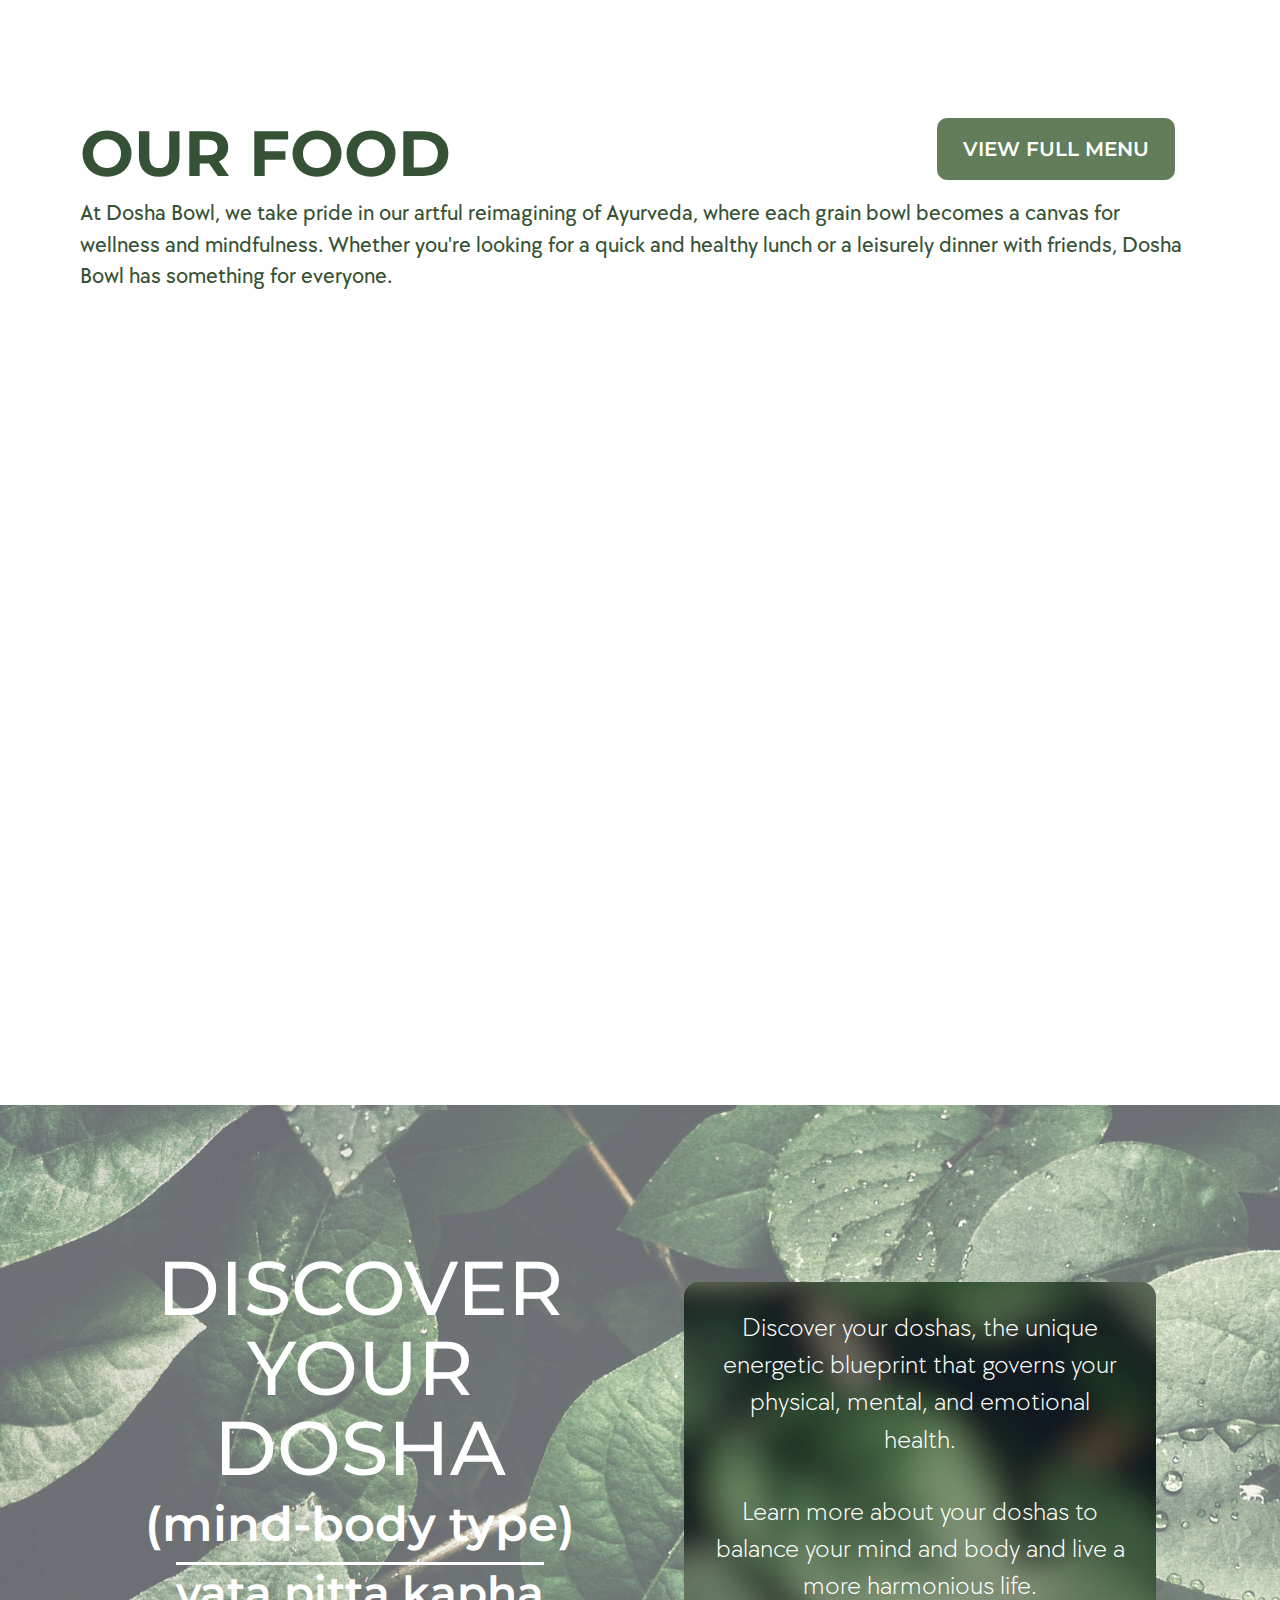
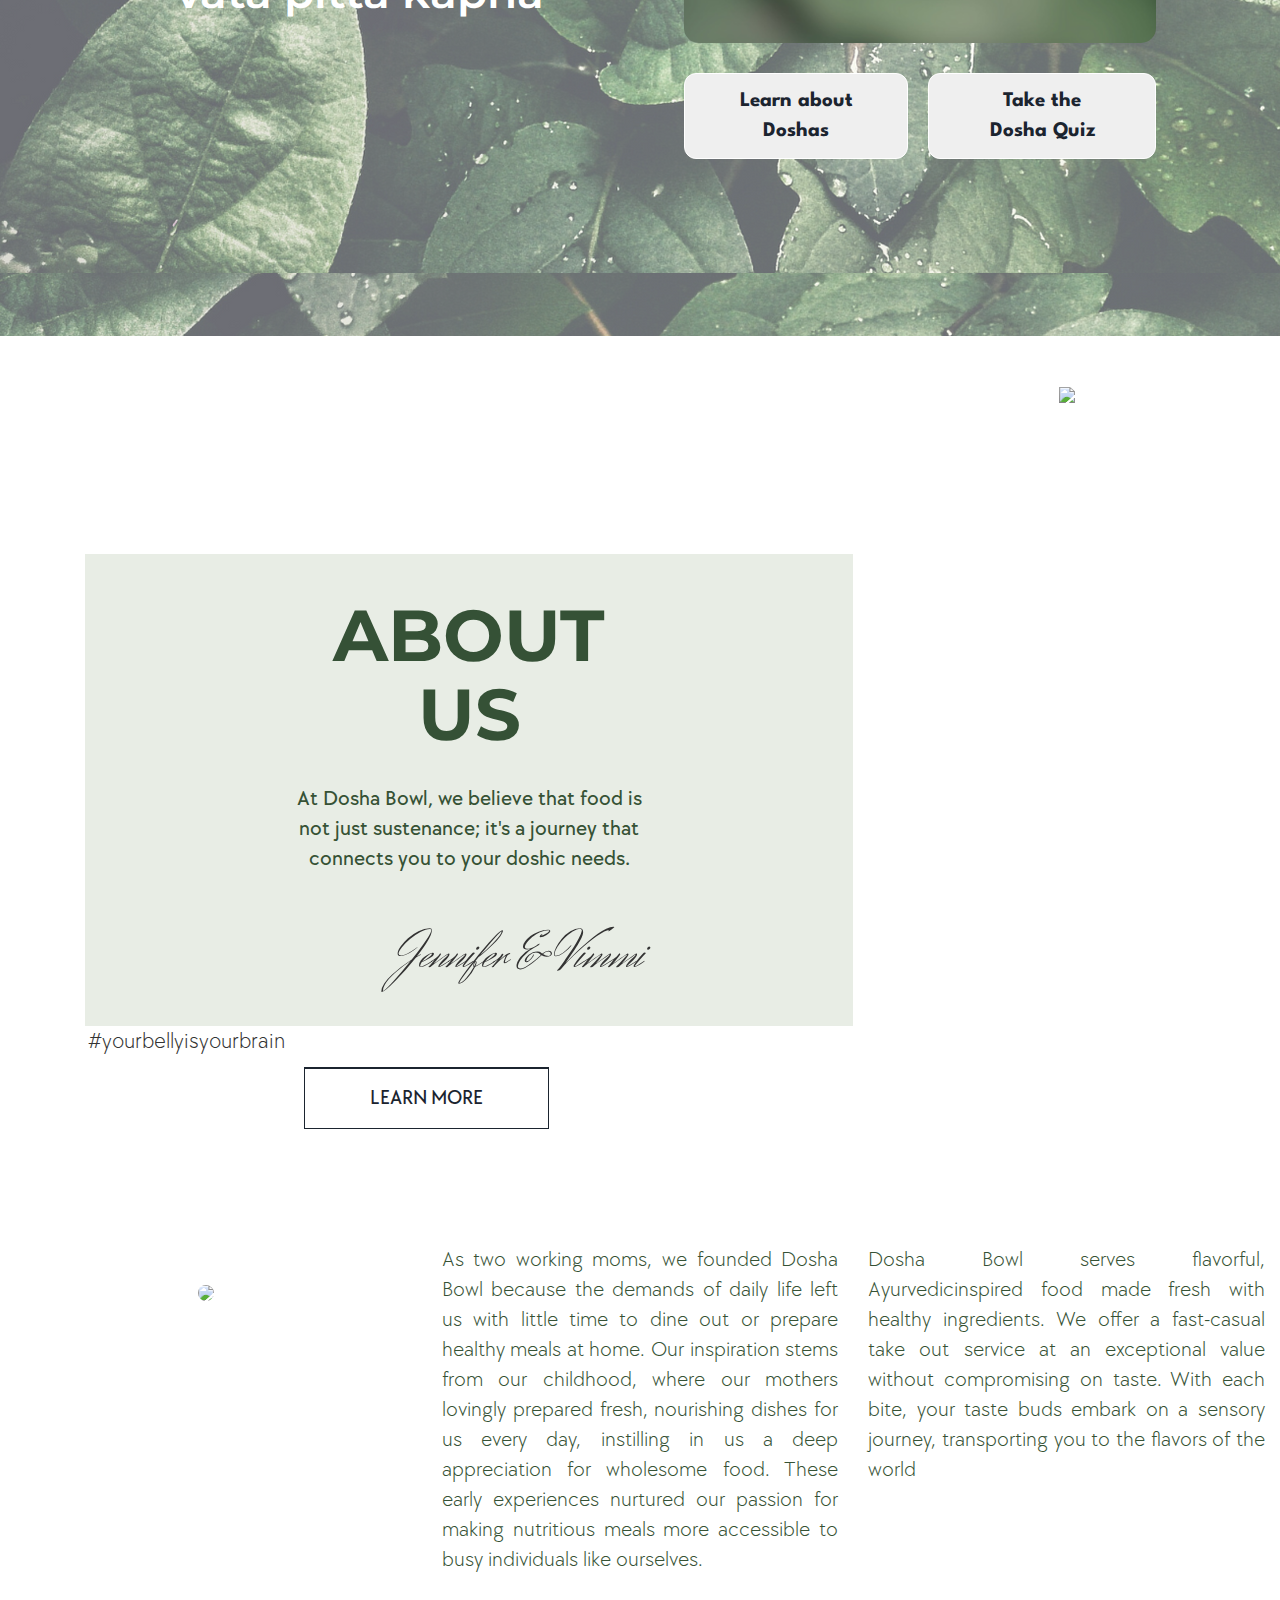
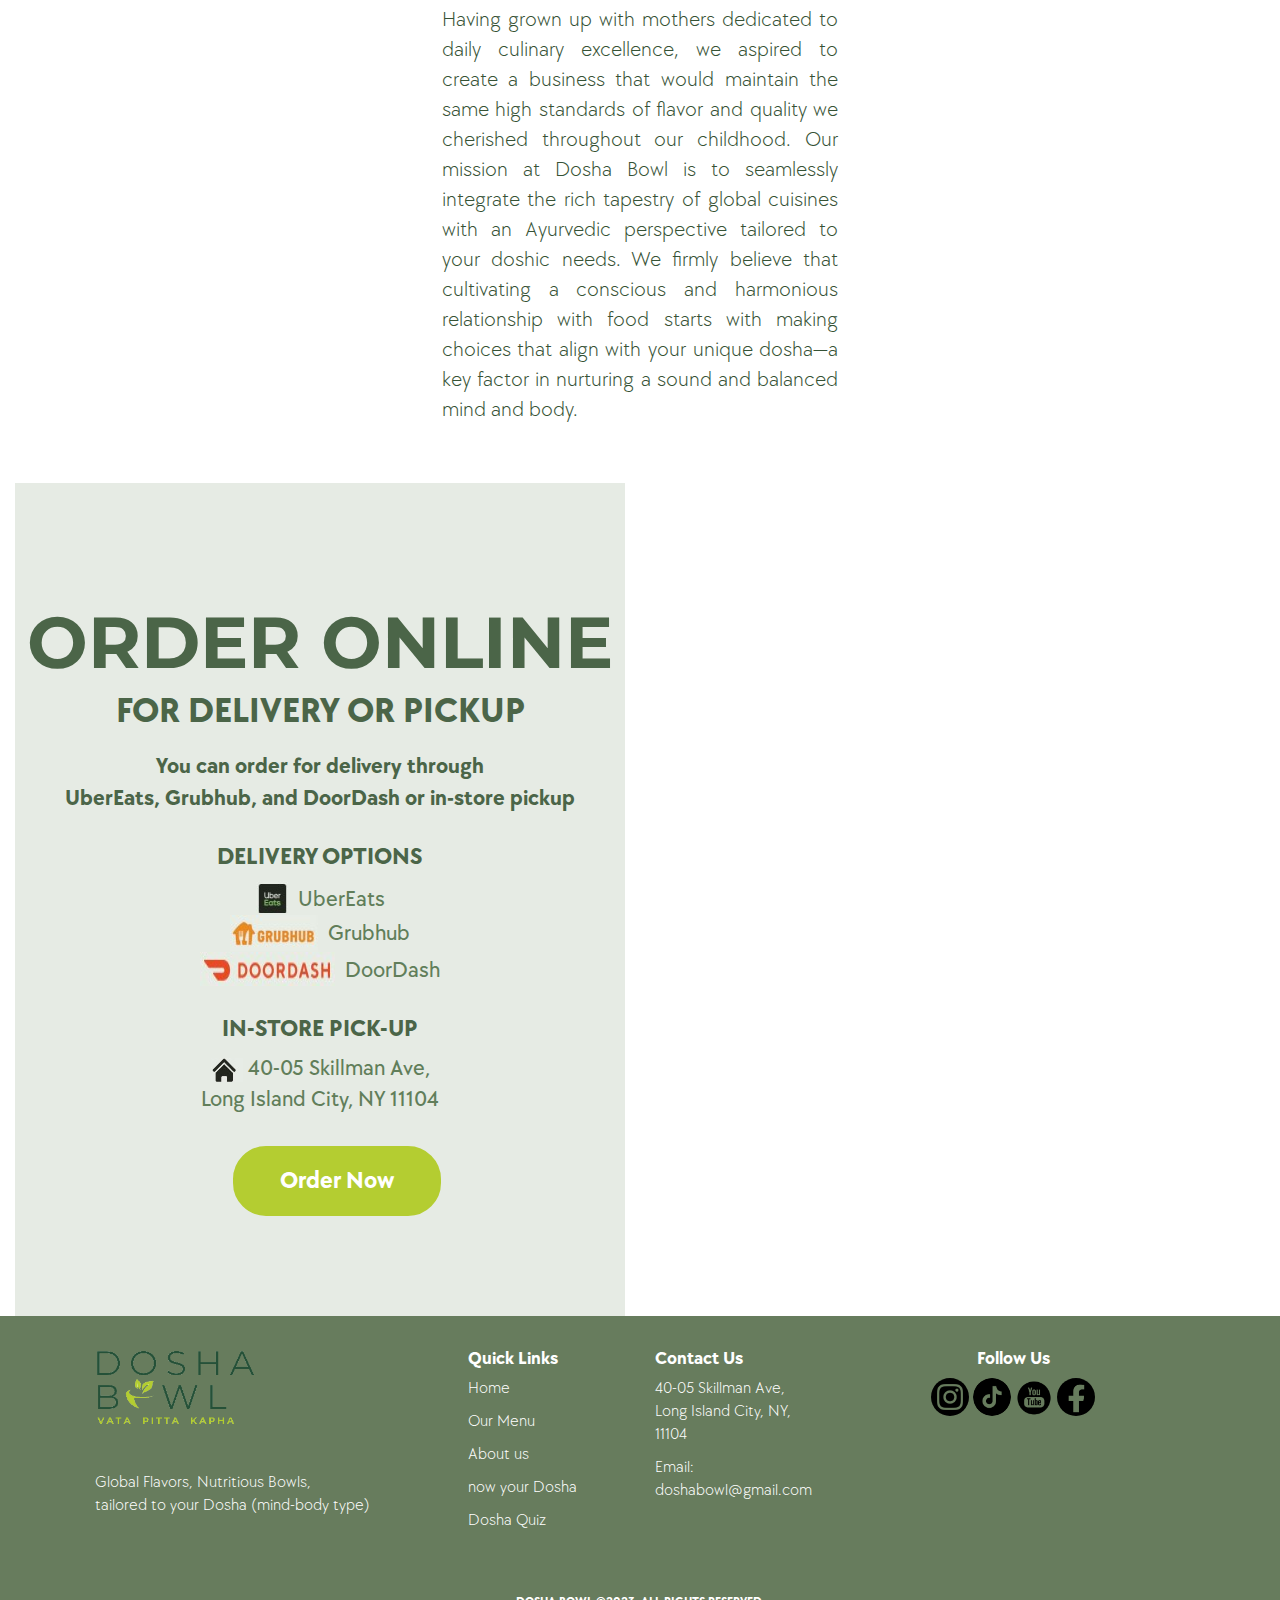
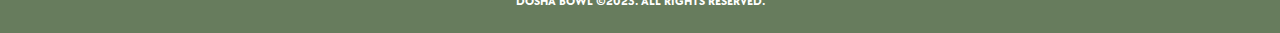
==== commit b9d73e00: "fix" ====
--- a/demo/index.html
+++ b/demo/index.html
@@ -35,9 +35,18 @@
 		<script type="application/x-javascript"> addEventListener("load", function() { setTimeout(hideURLbar, 0); }, false); function hideURLbar(){ window.scrollTo(0,1); } </script>
 		</script>
 		<!----webfonts--->
+		<link rel="preconnect" href="https://fonts.gstatic.com" crossorigin>
+
 		<link href="https://fonts.googleapis.com/css2?family=League+Spartan:wght@100;200;300;400;500;600;700;800;900&family=Poppins:ital,wght@0,100;0,200;0,300;0,400;0,500;0,600;0,700;0,800;1,100;1,200;1,300;1,400;1,500;1,600;1,700;1,800&family=Roboto:ital,wght@0,100;0,300;0,500;0,700;1,100;1,500;1,700&display=swap" rel="stylesheet">
 
 		<link href="https://fonts.googleapis.com/css2?family=Herr+Von+Muellerhoff&family=League+Spartan:wght@100;200;300;400;500;600;700;800;900&family=Poppins:ital,wght@0,100;0,200;0,300;0,400;0,500;0,600;0,700;0,800;1,100;1,200;1,300;1,400;1,500;1,600;1,700;1,800&family=Roboto:ital,wght@0,100;0,300;0,500;0,700;1,100;1,500;1,700&display=swap" rel="stylesheet">
+		<link rel="preconnect" href="https://fonts.googleapis.com">
+		<link rel="preconnect" href="https://fonts.googleapis.com">
+		<link rel="preconnect" href="https://fonts.gstatic.com" crossorigin>
+		<link href="https://fonts.googleapis.com/css2?family=Fraunces:ital,opsz,wght@0,9..144,100;0,9..144,200;0,9..144,300;0,9..144,400;0,9..144,500;0,9..144,600;1,9..144,100;1,9..144,200;1,9..144,300;1,9..144,400;1,9..144,500;1,9..144,600&family=Herr+Von+Muellerhoff&family=League+Spartan:wght@100;200;300;400;500;600;700;800;900&family=Poppins:ital,wght@0,100;0,200;0,300;0,400;0,500;0,600;0,700;0,800;1,100;1,200;1,300;1,400;1,500;1,600;1,700;1,800&family=Roboto:ital,wght@0,100;0,300;0,500;0,700;1,100;1,500;1,700&display=swap" rel="stylesheet">
+		<link rel="preconnect" href="https://fonts.googleapis.com">
+		<link rel="preconnect" href="https://fonts.gstatic.com" crossorigin>
+		<link href="https://fonts.googleapis.com/css2?family=Montserrat:ital,wght@0,100;0,200;0,300;0,400;0,500;0,600;0,700;1,200;1,300;1,400;1,500;1,600&display=swap" rel="stylesheet">
 		<script src="https://maxcdn.bootstrapcdn.com/bootstrap/3.4.1/js/bootstrap.min.js"></script>
 		<!---//webfonts--->
 		<!----start-top-nav-script---->
@@ -107,12 +116,12 @@
 					  <div class="item active">
 						<div class="banner-info text-left">
 							<h1>Ayurvedic-Inspired<br /> Grain Bowls</h1>
-						</br/>
-							<p>Global Flavors, Nutritious Bowls <br/>
-							tailored to your Dosha (mind-body type)
+					<div class="section-1-desc">
+							<p>Global Flavors, Nutritious Bowls,</p>
+							<p>tailored to your Dosha (mind-body type)
 							</p>
-						</br/>	</br/>
-							<div>
+						</div>
+							<div class="section-1-button">
 								<button class="section-1-btn">View Menu</button>
 								<button class="section-1-btn order-now">Order Now</button>
 
@@ -120,21 +129,24 @@
 							<p class="hash">#yourbellyisyourbrain</p>
 						</div>
 					  </div>
-				
-					 <div class="item">
+					  <div class="item">
 						<div class="banner-info text-left">
-							<h1>Bowl Your Way:<br />Mix, Match, Munch!</h1>
-						</br/>
-							<p>Endless Combinations, One Delicious, <br/>Balanced Meal</p>
-						</br/>	</br/>
-							<div>
+							<h1>Bowl Your Way:<br /> Mix, Match, Munch!</h1>
+					<div class="section-1-desc">
+							<p>Endless Combinations, One Delicious,</p>
+							<p>Balanced Meal
+							</p>
+						</div>
+							<div class="section-1-button">
 								<button class="section-1-btn">View Menu</button>
 								<button class="section-1-btn order-now">Order Now</button>
 
 							</div>
 							<p class="hash">#yourbellyisyourbrain</p>
 						</div>
-					</div>
+					  </div>
+				
+					
 					
 					
 					</div>
@@ -158,12 +170,12 @@
 					
 					<!--- services-grids --->
 					<div class="text-left">
-						<h3 class="title">Dosha Bowl: Flavorful
+						<p class="title">Dosha Bowl: Flavorful
 							grain bowls tailored to
-							your mind-body type.</h3>
+							your <i> mind-body type.</i></p>
 					</div>
 						<div class="desc text-center">
-							<h2>WHAT IS A DOSHA BOWL?</h2>
+							<h1>WHAT IS A DOSHA BOWL?</h1>
 							<p>A Dosha Bowl is an Ayurvedic-inspired grain-based bowl.
 							</p>
 							<p>We at Dosha Bowl combine global flavors with ancient Ayurvedic wisdom to
@@ -184,9 +196,7 @@
 				<div id="services" class="our-food top-header">
 						<div class="service-head text-left">
 							<h1>OUR FOOD  <button class="btn-menu">VIEW FULL MENU</button> </h1>
-							<p class="description">AtDosha Bowl,we takepride inour artfulreimaginingofAyurveda,where each grainbowlbecomes a canvas forwellness and
-								mindfulness.Whether you're looking for aquick andhealthy lunchor a leisurelydinnerwith friends,Dosha Bowl has something for
-								everyone</p>
+							<p class="description">At Dosha Bowl, we take pride in our artful reimagining of Ayurveda, where each grain bowl becomes a canvas for wellness and mindfulness. Whether you're looking for a quick and healthy lunch or a leisurely dinner with friends, Dosha Bowl has something for everyone.</p>
 						</div>
 						<!--- services-grids --->
 						<div class="services-grids text-center food">
@@ -222,7 +232,7 @@
 							</div>
 							<div class="col-md-4 p-0 own-bowl">
 								<div class="col-md-12 p-0 wow bounceIn" data-wow-delay="0.4s">
-									<img src="./images/food/create your own bowl.jpg" />
+									<img src="./images/food/create your own bowl.png" />
 
 									<h3 class="text-left"><a href="#">CREATE YOUR OWN BOWL									</a></h3>
 									<p class="text-left pr-200">Build your perfect bowl with our Build Your Own Bowl option.
@@ -249,10 +259,10 @@
 	<h2>YOUR</h2>
 	 <h2>DOSHA</h2>
 	<h3>(mind-body type)</h3>
-	<p>vata pitta kapha</p>
-</div>
-</div>
-<div class="col-md-6">
+	<p><span>vata pitta kapha</span></p>
+</div>
+</div>
+<div class="col-md-6 discoverWraps">
 	<div class="discover-box">
 		<p>Discover your doshas, the unique energetic blueprint that governs your physical, mental, and emotional health. </p>
 		<p class="m-t-35">Learn more about your doshas to balance your mind and body and live a more harmonious life.</p>
@@ -302,8 +312,8 @@
 <div id="more">
 
 	<!--- services-grids --->
-	<div class="services-grids text-center about-us">
-		<div class="col-md-4">
+	<div class="services-grids text-center about-us us">
+		<div class="col-md-4 about-img">
 			<img src="./images/about-us.jpg" width="100%"/>
 
 		</div>
@@ -359,13 +369,30 @@
 		</div>
 		<div class="delivery-option">
 			<h2>DELIVERY OPTIONS</h2>
-			<p>UberEats</p>
-			<p>Grubhub</p>
-			<p>   DoorDash</p>
+			<div class="flex">
+				<div>
+				<img src="./images/uber.jpg" />
+				<p> UberEats</p>
+			</div>
+			</div>
+			<div class="flex other">
+				<div>
+				<img src="./images/grub.jpg" />
+				<p> Grubhub</p>
+			</div>
+			</div>
+			<div class="flex other">
+				<div>
+				<img src="./images/door.jpg" />
+				<p> DoorDash</p>
+			</div>
+			</div>
+			
+		
 		</div>
 		<div class="delivery-option">
 			<h2>IN-STORE PICK-UP</H2>
-			<p>40-05 Skillman Ave,<BR />
+			<p><img src="./images/home.jpg" width="32px"/> 40-05 Skillman Ave,<BR />
 				Long Island City, NY 11104</p>
 			</div>
 			<button class="section-1-btn order-now">Order Now</button>
@@ -380,14 +407,14 @@
     <div class="footer">
         <div class="top-header">
         <div class="row">
-            <div class="col-md-3">
+            <div class="col-md-4">
                 <div class="dosha-bowl">
-                <h2>Dosha Bowl</h2>
-                <p>Global Flavors, Nutritious Bowls,
+                <h2><img src="./images/logo.png"  class="footer-logo"/></h2>
+                <p>Global Flavors, Nutritious Bowls,<br/>
                     tailored to your Dosha (mind-body type)</p>
                 </div>
             </div>
-            <div class="col-md-3">
+            <div class="col-md-2">
                 <div class="quick-link">
                 <h2>Quick Links</h2>
                 <p><a href="#" class="scroll">Home</a></p>
@@ -397,7 +424,7 @@
                 <p><a href="./pdf/dosha-quiz.pdf" target="_blank">Dosha Quiz</a></p>
             </div>
             </div>
-            <div class="col-md-3">
+            <div class="col-md-2">
                 <div class="quick-link">
                 <h2>Contact Us</h2>
                 <p>40-05 Skillman Ave, <br/>
@@ -405,9 +432,15 @@
                     <p>Email: doshabowl@gmail.com</p>
                 </div>
             </div>
-            <div class="col-md-3">
-                <div class="quick-link">
+            <div class="col-md-4">
+                <div class="quick-link social">
                     <h2>Follow Us</h2>
+					<div>
+						<a href="#"><img src="./images/social/insta.png" /></a>
+						<a href="#"><img src="./images/social/tiktok.png	" /></a>
+						<a href="#"><img src="./images/social/youtube.png" /></a>
+						<a href="#"><img src="./images/social/facebook.png" /></a>
+					</div>
                 </div>
             </div>
         </div>
--- a/demo/css/style.css
+++ b/demo/css/style.css
@@ -1,3 +1,11 @@
+@font-face { font-family: GlacialIndifference; src: url('../font/GlacialIndifference-Regular.otf'); } 
+ @font-face { font-family: GlacialIndifference; font-weight: bold; src: url('../font/GlacialIndifference-Bold.otf');}
+
+ @font-face { font-family: TT; src: url('../font/tt/TT\ Chocolates\ Regular.otf'); } 
+ @font-face { font-family: TT; font-weight: bold; src: url('../font/tt/TT\ Chocolates\ Bold.otf');}
+ @font-face { font-family: TT; font-weight: 500; src: url('../font/tt/TT\ Chocolates\ Medium.otf');}
+ @font-face { font-family: TT; font-weight: thin; src: url('../font/tt/TT\ Chocolates\ Light.otf');}
+
 html, body{
     font-size: 100%;
   	 background: #FFf;
@@ -33,7 +41,7 @@
 }
 .logo{
 	float: left;
-	margin-top: 0.6em;
+	margin-top:34px;
 }
 .logo a{
 	color: #303030;
@@ -43,13 +51,13 @@
 }
 .quiz-btn{
     background: #b4cd31;
-    color: #fff;
+    color: #fff !important;
     padding: 13px 34px;
     font-size: 18px;
     font-weight: 600;
     border: none;
     border-radius: 10px;	
-	margin-left: 286px;
+	margin-left: 213px;
 }
 .logo a:hover{
 	text-decoration:none;
@@ -62,14 +70,12 @@
 	padding: 0.8em 5em;
 }
 .logo a img{
-	width: 160px;
+	width: 170px;
 }
 .top-nav{
-	/* margin-right: 30%; */
 	text-align: center;
 }
 ul.top-nav{
-	/* margin-right: 30%; */
 	float: right;
 }
 .top-nav ul li a{
@@ -108,7 +114,7 @@
 nav ul {
 	padding: 0;
 	/* float: right; */
-	margin: 0.9em 0;
+	margin: 1.4em 0;
 }
 nav li {
 	display: inline;
@@ -221,7 +227,7 @@
     color: rgb(54, 91, 7);
     text-decoration: none;
     border-left: 5px solid rgb(54, 91, 7);
-    margin: 90px 0px 161px 42px;
+    margin: 55px 0px 161px 42px;
     padding-left: 30px;
 }
 .banner-info h1{
@@ -229,7 +235,9 @@
     font-style: normal;
     color: rgb(54, 91, 7);
     text-decoration: none;
-	font-size: 80px;
+	font-size: 100px;
+	line-height: 98px;
+
 }
 .banner-info span{
 	width:15%;
@@ -238,16 +246,18 @@
 	display:inline-block;
 }
 .banner-info p{
-	font-weight: 500;
+    font-weight: 500;
     font-style: normal;
     color: rgb(97, 126, 90);
     text-decoration: none;
-    font-size: 24px;
+    font-size: 33px;
+    font-family: GlacialIndifference;
+    line-height: 41px;
 }
 .section-1-btn{
     border-radius: 33px;
-    font-size: 18px;
-    padding: 16px 39px;
+    font-size: 24px;
+    padding: 16px 45px;
     font-weight: 600;
 }
 .order-now{
@@ -255,6 +265,7 @@
     color: #fff;
     border: 2px solid #b4cd31;
     margin-left: 34px;
+	font-family: 'TT';
 }
 /*---- services ----*/
 .services{
@@ -1461,57 +1472,70 @@
 	padding-top: 40px;
 }
 .about .title{
-	font-size: 30px;
-    width: 384px;
-    font-weight: 500;
-}
-.about .desc h2{
+    font-size: 47px;
+    width: 545px;
+    font-weight: 400;
+    font-family: 'Fraunces', serif;
+    padding-left: 33px;
+    line-height: 53px;
+}
+.about .desc h1{
 	font-weight: 700;
     font-style: normal;
     color: rgb(54, 82, 53);
     text-decoration: none;
-	margin-bottom: 35px;
+    margin-bottom: 37px;
+    font-family: TT;
 }
 .about .desc h3{
-	font-weight: 700;
+    font-weight: 600;
     font-style: normal;
     color: rgb(54, 82, 53);
     text-decoration: none;
-	padding-bottom: 100px;
-	margin-top: 35px;
-	margin-bottom: 0px;
+    padding-bottom: 100px;
+    margin-top: 35px;
+    margin-bottom: 0px;
+    font-family: 'TT';
 }
 .p-0{
 	padding: 0px;
 }
 .about .desc p{
-	font-weight: 400;
+	font-weight: 500;
     font-style: normal;
     color: rgb(54, 82, 53);
     text-decoration: none;
-	padding: 0 294px;
-    font-size: 20px;
+    padding: 0px 359px;
+    font-size: 22px;
+    font-family: 'TT';
+    margin: 0px;
 }
 .our-food h1{
     color: #355136;
-    font-weight: 600;
-    font-size: 72px
+    font-weight: 700;
+    font-size: 64px;
+    font-family: 'Montserrat', sans-serif;
 }
 .our-food img{
 	width: 100%;
+	height: 308px;
 }
 .our-food .food a{
 	text-decoration: underline !important;
 	font-weight: 600;
-	font-size: 20px;
+	font-size: 22px;
+    font-family: 'TT';
 }
 .our-food .food p{
 	text-align: left;
+	font-family: 'TT';
+	min-height: 137px;
 }
 .our-food .food p a{
 	text-decoration: unset !important;
     font-weight: 400;
     font-size: 18px;
+	font-family: 'TT';
 }
 .btn-menu{
     float: right;
@@ -1525,19 +1549,23 @@
     font-weight: 600;
 }
 .description{
-	font-weight: 400;
+    font-weight: 500;
     font-style: normal;
     color: rgb(54, 82, 53);
     text-decoration: none;
-    font-size: 20px;
+    font-size: 22px;
+    font-family: 'TT';
+    margin: 0px;
 }
 .pr-200{
 	padding-right: 200px;
 }
 .about-us .title{
 	color: #355136;
-	font-size: 72px;
-	font-weight: 600;
+    font-size: 72px;
+    font-weight: 700;
+    font-family: 'Montserrat', sans-serif;
+    text-align: center;
 }
 a{
 	cursor: pointer;
@@ -1545,36 +1573,48 @@
 .about-us .desc{
 	color: #365235;
     font-size: 21px;
+    font-family: 'TT';
+    font-weight: 500;
+    padding: 20px 0px 35px 0px;
 }
 .about-us .sign{
 	font-family: 'Herr Von Muellerhoff', cursive;
-	text-align: center;
+	text-align: right;
 	font-size: 52px;
 
 }
 .about-us .card{
-    width: 90%;
+	width: 90%;
     margin-left: auto;
     background: #e8ede5;
-    padding: 22px 44px 22px 46px;
+    padding: 22px 210px;
+    font-family: 'TT';
+    font-weight: 500;
 }
 .about-us .hashText{
 	text-align: left;
     padding-left: 88px;
     font-size: 22px;
     font-weight: 400;
+	font-family: 'TT';
 }
 .learn-more button{
 	font-size: 20px;
-    font-weight: 400;
-    padding: 10px 35px;
+    font-weight: 500;
+    padding: 15px 65px;
     background: transparent;
     border: 1px solid;
+    font-family: 'TT';
+	border-top: 2px solid;
 }
 .about-us .cardWrap{
 	margin-top: 170px;
 }
-
+.us .desc{
+	text-align: justify;
+	padding-bottom: 0px;
+	font-weight: 400;
+}
 .discover-section {
 	background-image: url(../images/discover-image.png);
 	padding: 120px 0px;
@@ -1584,12 +1624,20 @@
 .discover h2 {
 	font-size: 76px;
     color: #fff;
-	line-height: 70px;
+	line-height: 60px;
+	font-family: 'Montserrat', sans-serif;
+    text-align: center;
 }
 
 .discover h3 {
 	font-size: 48px;
     color: #fff;
+	font-family: 'Montserrat', sans-serif;
+    text-align: center;
+	font-weight: 600;
+}
+.discoverWraps{
+	padding: 44px;
 }
 .discover{
 	color: #fff;
@@ -1598,27 +1646,43 @@
 .discover p {
 	font-size: 44px;
     color: #fff;
+	
+	text-align: center;
+   
+    padding: 0px 10px;
+	font-family: 'Montserrat', sans-serif;
+    text-align: center;
+	font-weight: 600;
+}
+.discover p span{
+	display: inline;
 	border-top: 3px solid #fff;
-	text-align: center;
-    display: inline;
-    padding: 0px 10px;width: 329px;
-}
-
+}
 .m-t-35 {
 	margin-top: 35px;
 }
  .discover-box {
-	background-color: #325232;
-    font-size: 24px;
+    background:url(../images/dis-bg.png) no-repeat 0px 0px;
+	background-size:cover;
+	background-position: center;
+    font-size: 26px;
     padding: 28px;
     border-radius: 15px;
-    /* margin-top: 140px; */
     font-weight: 400;
+    text-align: center;
+    font-family: 'TT';
     text-align: center;
  }
  .discover-wrap{
     margin: 0px 36px;
 
+ }
+ .about-img{
+	padding-left: 0px;
+ }
+ .about-img img{
+	border-radius: 80px;
+	margin-top: 60px;
  }
 .discover-box p{
 	color: #fff;
@@ -1651,43 +1715,86 @@
 	text-align: center
 }
 .order h2{
-	font-size: 60px;
+	color: #4b6548;
+    font-size: 72px;
     font-weight: 700;
-    color: #3d4d3d;
-	text-align: center;
-	margin: 0px;
-}
-
+    font-family: 'Montserrat', sans-serif;
+    text-align: center;
+}
+.order{
+	font-family: 'TT';
+}
 .order h3{
-	font-size: 28px;
+    font-size: 36px;
     font-weight: 600;
-text-align: center;
+    text-align: center;
     margin-top: 0px;
-	color: #3d4d3d;
+    color: #4b6548;
+	margin-bottom: 20px;
 }
 
 .order p{
-	font-size: 18px;
+	font-size: 22px;
     font-weight: 700;
     text-align: center;
-	color: #3d4d3d;
+    color: #4b6548;
+    margin: 0px 0px;
 }
 
 .delivery-option h2{
-	font-size: 18px;
-	color: #3d4d3d;
-	font-weight: 600;
-	text-align: center;
-}
-
-.delivery-option p{
-	font-size: 18px;
-	color: #3d4d3d;
-	text-align: center;
+	font-size: 24px;
+    color: #4b6548;
+    font-weight: 600;
+    text-align: center;
+    font-family: 'TT';
+    margin-top: 30px;
+}
+
+.delivery-option {
+	font-size: 22px;
+    color: rgb(97, 126, 90);
+    text-align: center;
+    font-family: 'TT';
+    font-weight: 500;
+	margin-bottom: 30px;
+}
+.delivery-option .flex div{
+	display: flex;
+	margin: auto;
+}
+.delivery-option .flex div img{
+	width: 32px;
+    height: 32px;
+}
+.delivery-option .other div img{
+    height: unset;
+	width: unset;
+}
+.delivery-option .flex div p{
+    padding-top: 3px;
+    padding-left: 10px;
+    margin: 0;
+	font-size: 22px;
+    color: rgb(97, 126, 90);
+    text-align: center;
+    font-family: 'TT';
+    font-weight: 500;
 }
 
 .footer {
 	background-color: #677c5d;
+	font-family: 'TT';
+}
+.footer-logo{
+	width: 161px;
+    margin-bottom: 36px;
+}
+.social{
+	text-align: center;
+}
+.footer .social img{
+	width: 38px;
+	border-radius: 50%;
 }
 
 .dosha-bowl h2{
@@ -1717,12 +1824,18 @@
 	font-weight: 600;
 	text-align: center;
 	text-transform: uppercase;
+	margin-top: 50px;
 }
 .order-section .row{
 	display: flex;
 }
 .row{
 	margin:0px;
+}
+.section-1-desc{
+}
+.section-1-button{
+	margin-top: 70px;
 }
 @media screen and (max-width: 600px) {
 	.quiz-btn{
@@ -1781,7 +1894,7 @@
 		color: rgb(54, 91, 7);
 		text-decoration: none;
 		border-left: 5px solid rgb(54, 91, 7);
-		margin: 90px 0px 161px 14px;
+		margin: 90px 0px 61px 14px;
 		padding-left: 30px;
 
 	}
@@ -1794,10 +1907,12 @@
 	.banner-info h1 {
 		font-size: 34px !important;
 		width: 100%;
+		line-height: 42px;
 	}
 	.banner-info p {
 		width: 100%;
 		font-size: 24px !important;
+		line-height: 32px;
 	}
 	.about .desc {
 		margin-top: 0px;
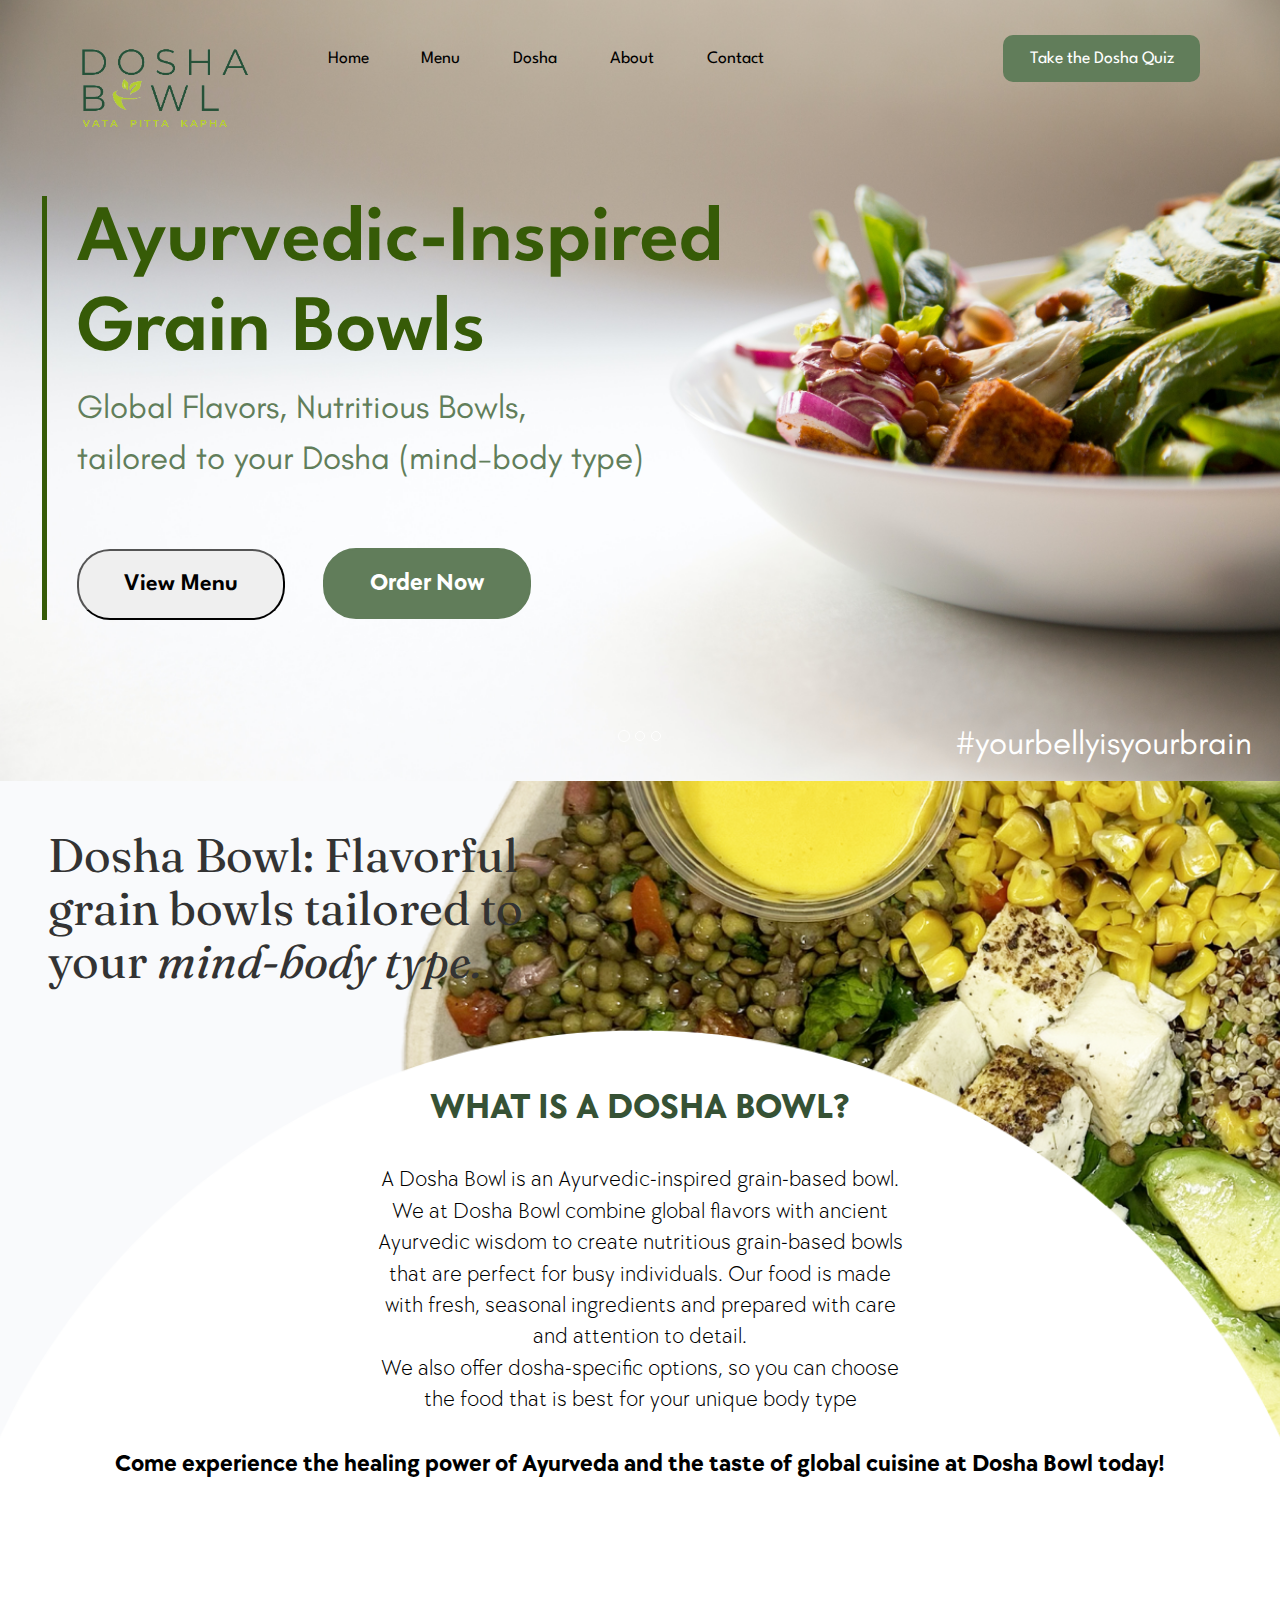
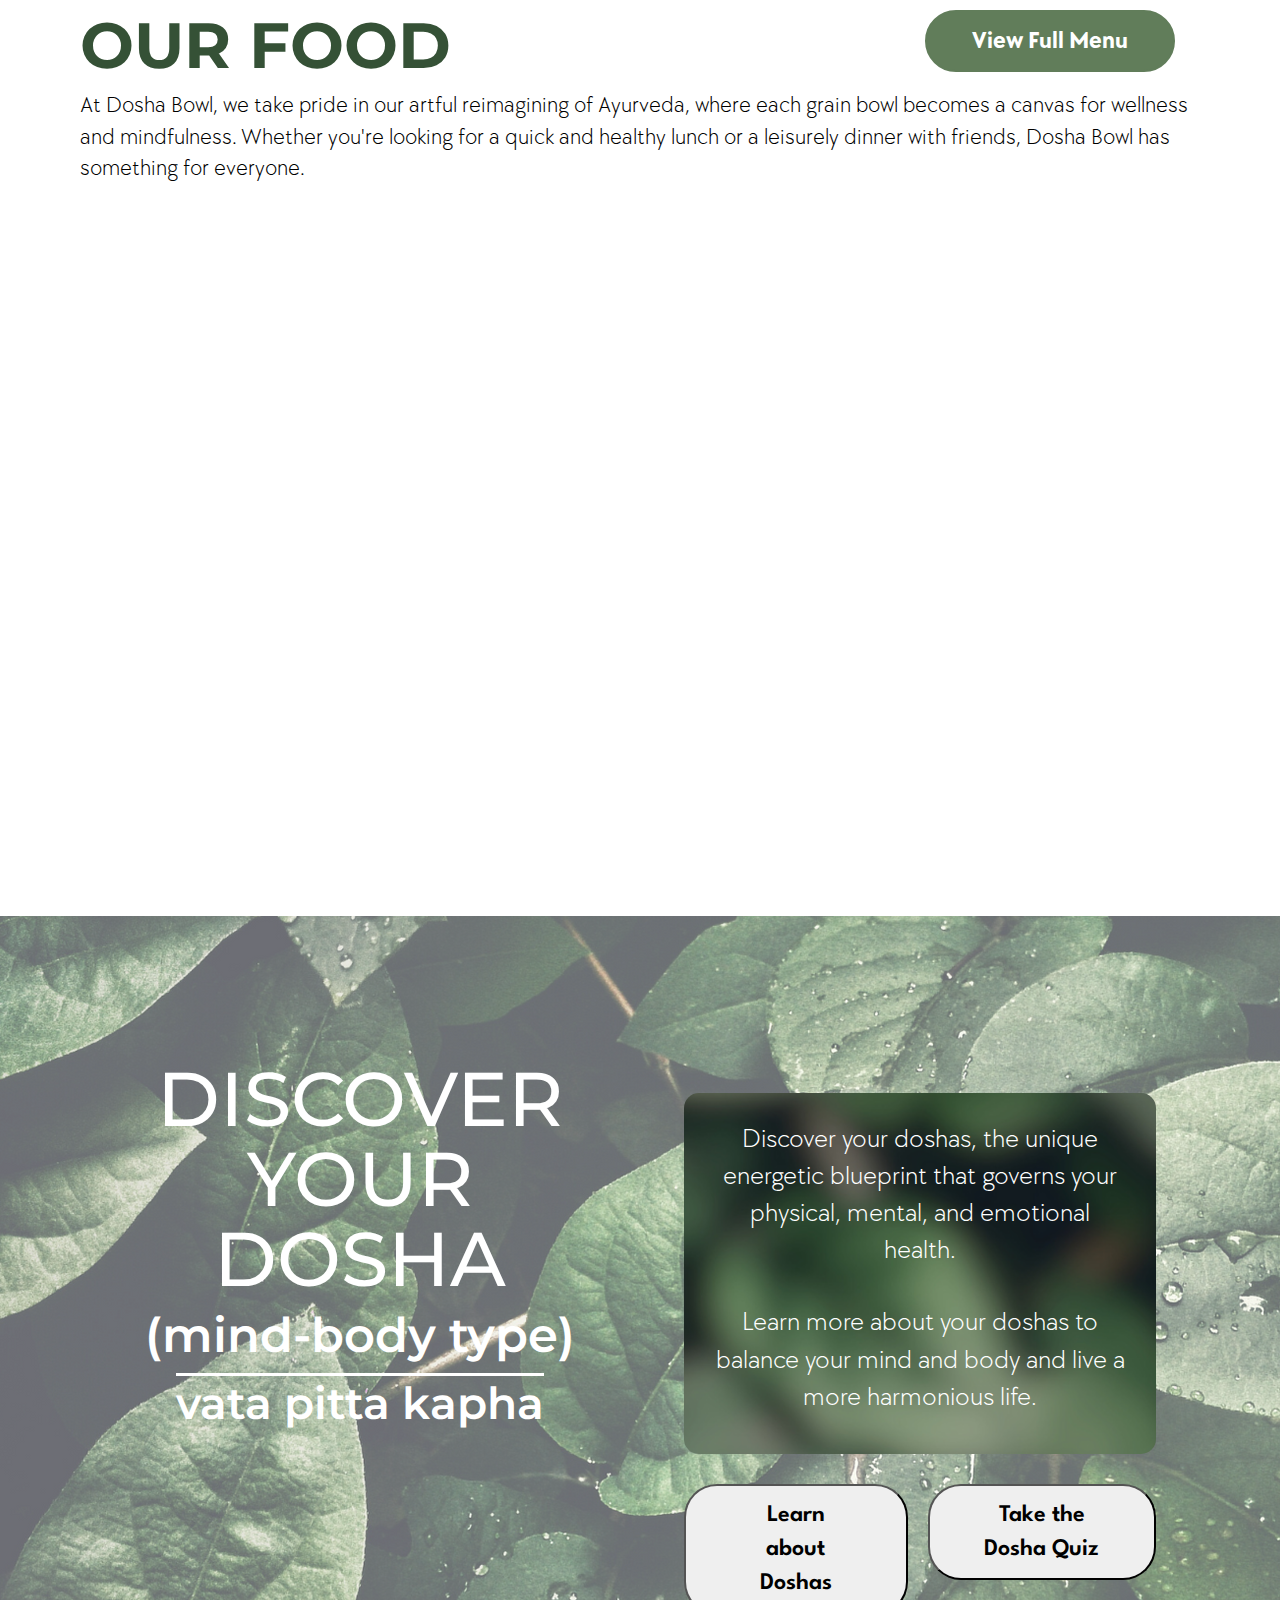
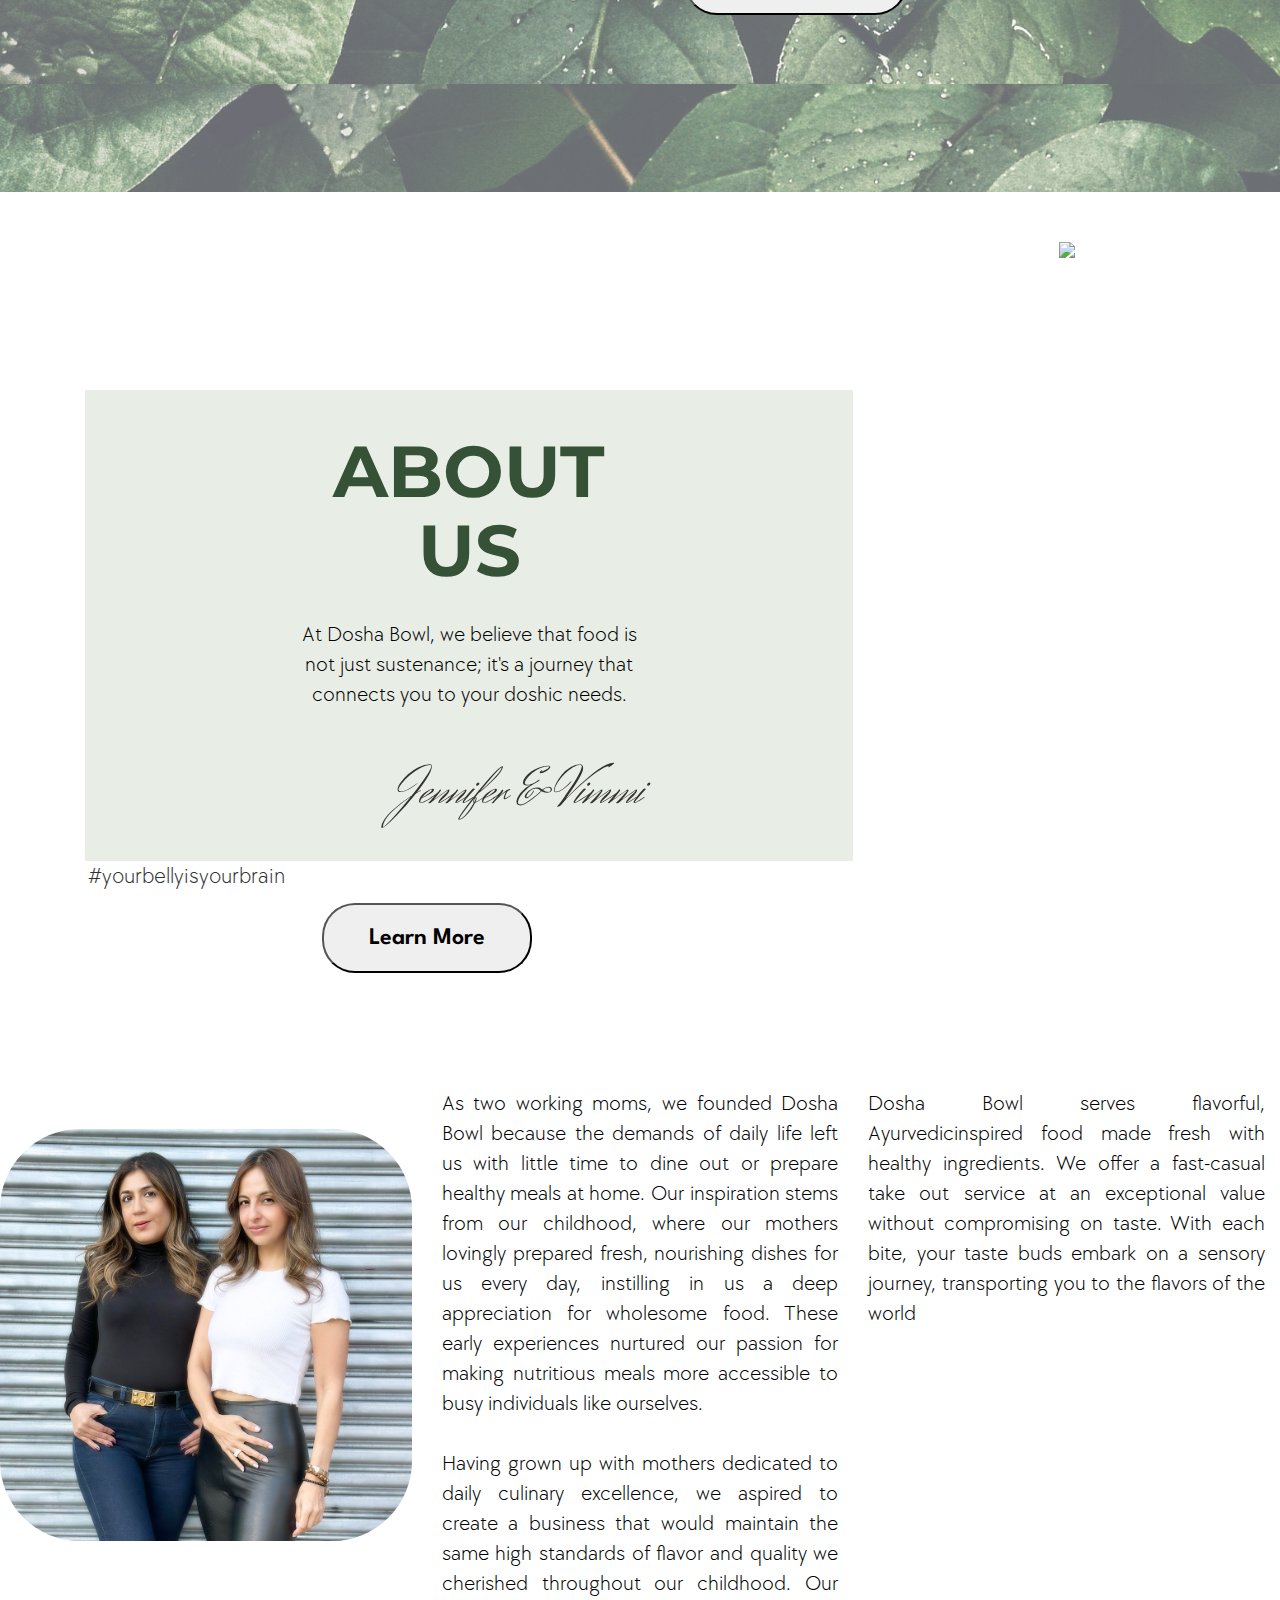
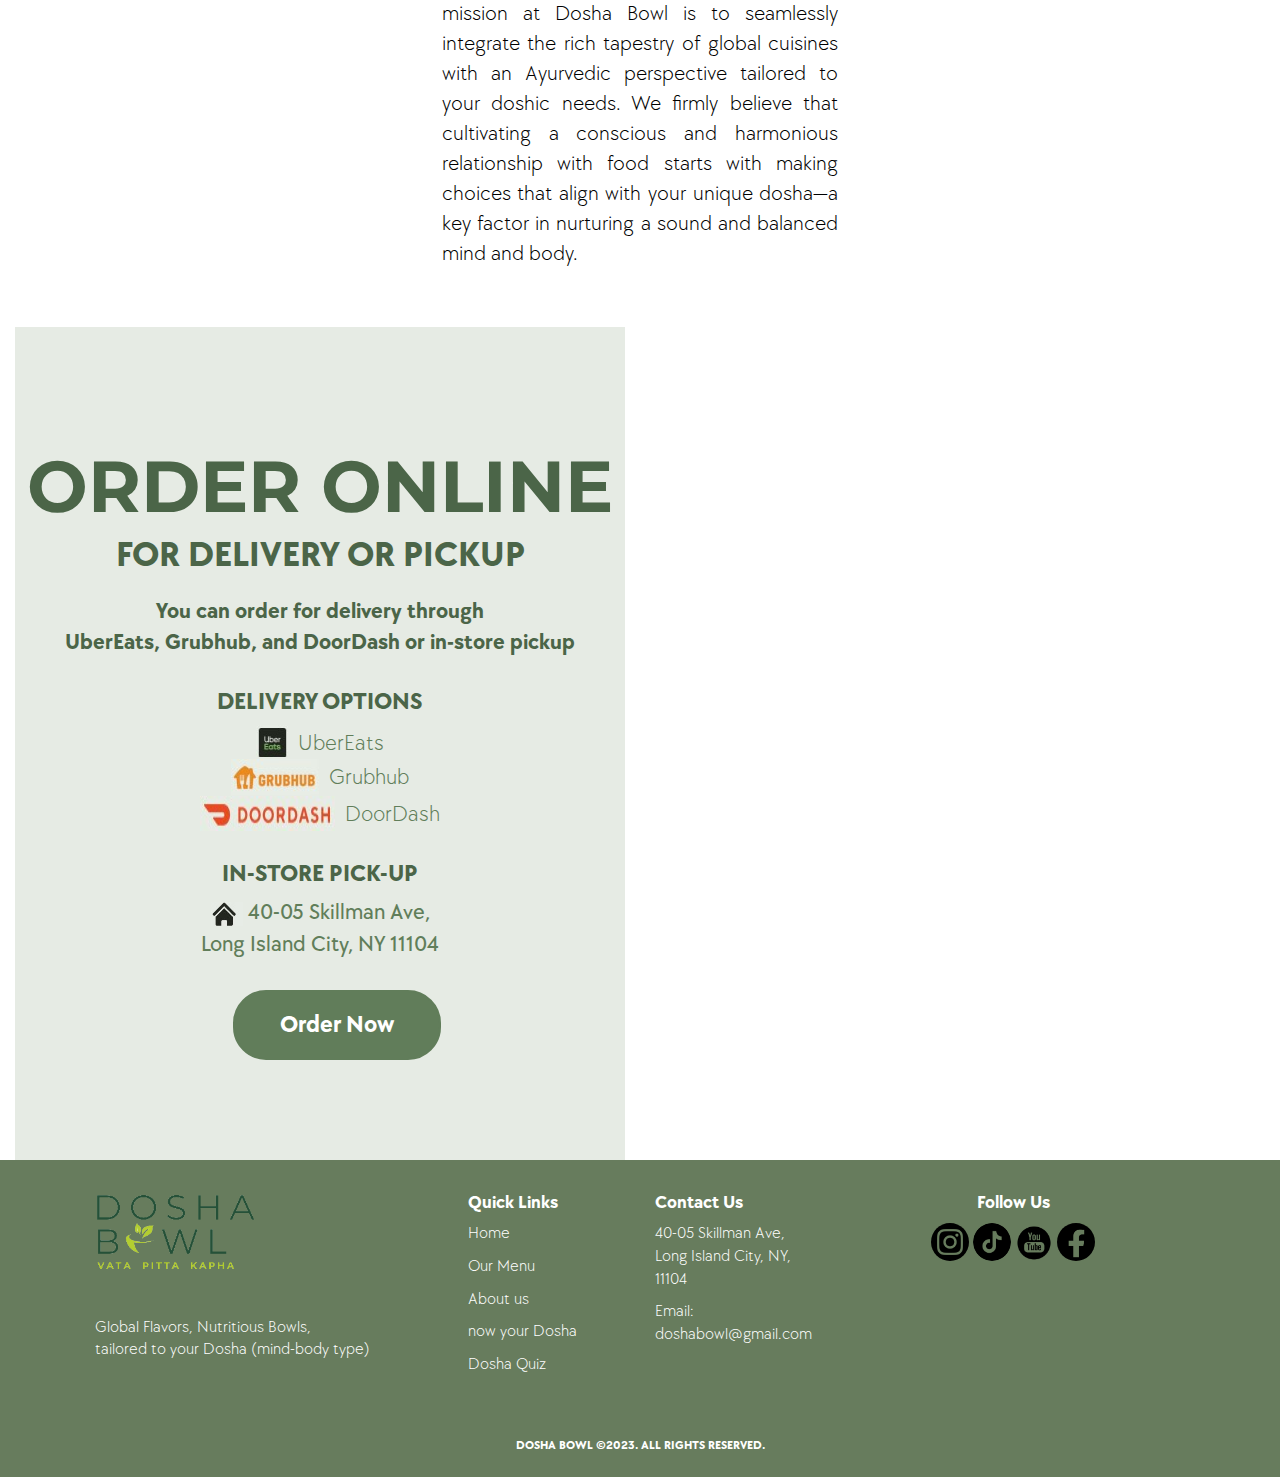
==== commit afc9ac6e: "done" ====
--- a/demo/index.html
+++ b/demo/index.html
@@ -195,13 +195,12 @@
 			<!-- our food section start -->
 				<div id="services" class="our-food top-header">
 						<div class="service-head text-left">
-							<h1>OUR FOOD  <button class="btn-menu">VIEW FULL MENU</button> </h1>
+							<h1>OUR FOOD  <button class="btn-menu order-now section-1-btn">View Full Menu</button> </h1>
 							<p class="description">At Dosha Bowl, we take pride in our artful reimagining of Ayurveda, where each grain bowl becomes a canvas for wellness and mindfulness. Whether you're looking for a quick and healthy lunch or a leisurely dinner with friends, Dosha Bowl has something for everyone.</p>
 						</div>
 						<!--- services-grids --->
 						<div class="services-grids text-center food">
-							<div class="col-md-8">
-								<div class="col-md-4 wow bounceIn" data-wow-delay="0.4s">
+								<div class="col-md-3 wow bounceIn" data-wow-delay="0.4s">
 									<img src="./images/food/Vata Bowl.jpg" />
 									<h3 class="text-left"><a href="#">VATA BOWL</a></h3>
 									<p class="text-left">Herb moong sprouts/Basmati rice, kale, grilled
@@ -210,7 +209,7 @@
 										boondi (crunchy protein), cilantro vinaigrette.</p>
 									<p><a>Order now 	&rarr;</a></p>
 								</div>
-								<div class="col-md-4 wow bounceIn" data-wow-delay="0.4s">
+								<div class="col-md-3 wow bounceIn" data-wow-delay="0.4s">
 									<img src="./images/food/Pitta Bowl.jpg" />
 
 									<h3 class="text-left"><a href="#">PITTA BOWL</a></h3>
@@ -220,7 +219,7 @@
 										miso carrot dressing
 										.</p>
 									<p><a>Order now 	&rarr;</a></p>								</div>
-								<div class="col-md-4 wow bounceIn" data-wow-delay="0.4s">
+								<div class="col-md-3 wow bounceIn" data-wow-delay="0.4s">
 									<img src="./images/food/Kapha Bowl.jpg" />
 
 									<h3 class="text-left"><a href="#">KAPHA BOWL </a></h3>
@@ -229,19 +228,22 @@
 										grilled cauliflower, grilled broccoli, roasted
 										pumpkin seeds, chipotle tahini dressing.</p>
 									<p><a>Order now 	&rarr;</a></p>									</div>
-							</div>
-							<div class="col-md-4 p-0 own-bowl">
-								<div class="col-md-12 p-0 wow bounceIn" data-wow-delay="0.4s">
+							
+								<div class="col-md-3  wow bounceIn relative" data-wow-delay="0.4s">
 									<img src="./images/food/create your own bowl.png" />
 
 									<h3 class="text-left"><a href="#">CREATE YOUR OWN BOWL									</a></h3>
-									<p class="text-left pr-200">Build your perfect bowl with our Build Your Own Bowl option.
+									<p class="text-left ">Build your perfect bowl with our Build Your Own Bowl option.
 										Choose your size and ingredients from a variety of fresh and
 										delicious options, and enjoy a delicious, balanced meal
 										</p>
 									<p><a>Order now 	&rarr;</a></p>
-																</div>
-							</div>
+									<div class="bowl-card">
+										<p>Create Your<br/>
+											Own Bowl</p>
+									</div>							
+								</div>
+							
 							
 							<div class="clearfix"> </div>
 						</div>
@@ -269,10 +271,10 @@
 	</div>
 	<div class="discover-button flex">
 		<div>
-			<a href="./pdf/Ayurveda-and-details.pdf" target="_blank"><button>Learn about Doshas</button>
+			<a href="./pdf/Ayurveda-and-details.pdf" target="_blank"><button class="section-1-btn">Learn about Doshas</button>
 		</div>
 		<div class="m-l-20">
-			<a href="./pdf/dosha-quiz.pdf" target="_blank"><button>Take the Dosha Quiz</button></a>
+			<a href="./pdf/dosha-quiz.pdf" target="_blank"><button class="section-1-btn">Take the Dosha Quiz</button></a>
 		</div>
 	</div>
 </div>
@@ -294,7 +296,7 @@
 			</div>
 			<p class="hashText">#yourbellyisyourbrain			</p>
 			<div class="text-center learn-more">
-			<a href="#more" class="scroll"><button>LEARN MORE</button></a>	
+			<a href="#more" class="scroll"><button class="section-1-btn">Learn More</button></a>	
 			</div>
 			</div>
 		</div>
--- a/demo/css/style.css
+++ b/demo/css/style.css
@@ -50,7 +50,7 @@
 	font-size: 2.5em;
 }
 .quiz-btn{
-    background: #b4cd31;
+    background: #617d5a;
     color: #fff !important;
     padding: 13px 34px;
     font-size: 18px;
@@ -81,9 +81,9 @@
 .top-nav ul li a{
 	padding: 0.2em 1.5em;
 	font-size: 1.1em;
-		font-weight: 400;
+		font-weight: 400 !important;
 	text-align: center;
-	text-transform: uppercase;
+	/* text-transform: uppercase; */
 	position: relative;
 
 	font-weight: 700;
@@ -93,7 +93,11 @@
 }
 .top-nav ul li.active a,
 .top-nav ul li a:hover{
-	color:#EE2F1B;
+	color:#375b08;
+}
+a:hover, a:focus {
+    color: #375b08;
+    text-decoration: underline;
 }
 .logo a{
 	display:block;
@@ -231,12 +235,12 @@
     padding-left: 30px;
 }
 .banner-info h1{
-	font-weight: 600;
+    font-weight: 600;
     font-style: normal;
     color: rgb(54, 91, 7);
     text-decoration: none;
-	font-size: 100px;
-	line-height: 98px;
+    font-size: 80px;
+    line-height: 90px
 
 }
 .banner-info span{
@@ -246,7 +250,7 @@
 	display:inline-block;
 }
 .banner-info p{
-    font-weight: 500;
+    font-weight: 400;
     font-style: normal;
     color: rgb(97, 126, 90);
     text-decoration: none;
@@ -259,13 +263,25 @@
     font-size: 24px;
     padding: 16px 45px;
     font-weight: 600;
-}
+	color: #000;
+	transition: 1s;
+}
+.section-1-btn:hover{
+    color: #617d5a;
+}
+
 .order-now{
-	background: #b4cd31;
+	background: #617d5a;
     color: #fff;
-    border: 2px solid #b4cd31;
+    border: 2px solid #617d5a;
     margin-left: 34px;
 	font-family: 'TT';
+	transition: 1s;
+
+}
+.order-now:hover{
+	background: #4a5547;
+	color: #fff;
 }
 /*---- services ----*/
 .services{
@@ -1490,7 +1506,7 @@
 .about .desc h3{
     font-weight: 600;
     font-style: normal;
-    color: rgb(54, 82, 53);
+    color: #000;
     text-decoration: none;
     padding-bottom: 100px;
     margin-top: 35px;
@@ -1501,9 +1517,9 @@
 	padding: 0px;
 }
 .about .desc p{
-	font-weight: 500;
+	font-weight: 400;
     font-style: normal;
-    color: rgb(54, 82, 53);
+    color: #000;
     text-decoration: none;
     padding: 0px 359px;
     font-size: 22px;
@@ -1518,7 +1534,23 @@
 }
 .our-food img{
 	width: 100%;
-	height: 308px;
+	height: 290px;
+}
+.bowl-card{
+	position: absolute;
+    top: 72px;
+    width: 177px;
+    background: #0000004f;
+    left: 23%;
+    border-radius: 6px;
+}
+.bowl-card p{
+    font-weight: 600;
+    font-size: 30px;
+    font-family: 'TT';
+    color: #fff;
+    line-height: 33px;
+    padding-top: 40px;
 }
 .our-food .food a{
 	text-decoration: underline !important;
@@ -1529,7 +1561,7 @@
 .our-food .food p{
 	text-align: left;
 	font-family: 'TT';
-	min-height: 137px;
+	min-height: 115px;
 }
 .our-food .food p a{
 	text-decoration: unset !important;
@@ -1537,21 +1569,14 @@
     font-size: 18px;
 	font-family: 'TT';
 }
-.btn-menu{
+.btn-menu{ 
     float: right;
     margin-right: 25px;
-    background: #617d5a;
-    color: #fff;
-    font-size: 20px;
-    padding: 20px 26px;
-    border: none;
-    border-radius: 10px;
-    font-weight: 600;
 }
 .description{
-    font-weight: 500;
+    font-weight: 400;
     font-style: normal;
-    color: rgb(54, 82, 53);
+    color: #000;
     text-decoration: none;
     font-size: 22px;
     font-family: 'TT';
@@ -1571,10 +1596,10 @@
 	cursor: pointer;
 }
 .about-us .desc{
-	color: #365235;
+	color: #000;
     font-size: 21px;
     font-family: 'TT';
-    font-weight: 500;
+    font-weight: 400;
     padding: 20px 0px 35px 0px;
 }
 .about-us .sign{
@@ -1598,17 +1623,9 @@
     font-weight: 400;
 	font-family: 'TT';
 }
-.learn-more button{
-	font-size: 20px;
-    font-weight: 500;
-    padding: 15px 65px;
-    background: transparent;
-    border: 1px solid;
-    font-family: 'TT';
-	border-top: 2px solid;
-}
+
 .about-us .cardWrap{
-	margin-top: 170px;
+	margin-top: 150px;
 }
 .us .desc{
 	text-align: justify;
@@ -1690,11 +1707,7 @@
 
 .discover-button button{
     padding: 12px 50px;
-    border-radius: 12px;
     margin-top: 30px;
-    font-size: 21px;
-    font-weight: 700;
-    border: 1px solid #fff;
 }
 .discover-section .section{
 
@@ -1778,7 +1791,7 @@
     color: rgb(97, 126, 90);
     text-align: center;
     font-family: 'TT';
-    font-weight: 500;
+    font-weight: 400;
 }
 
 .footer {
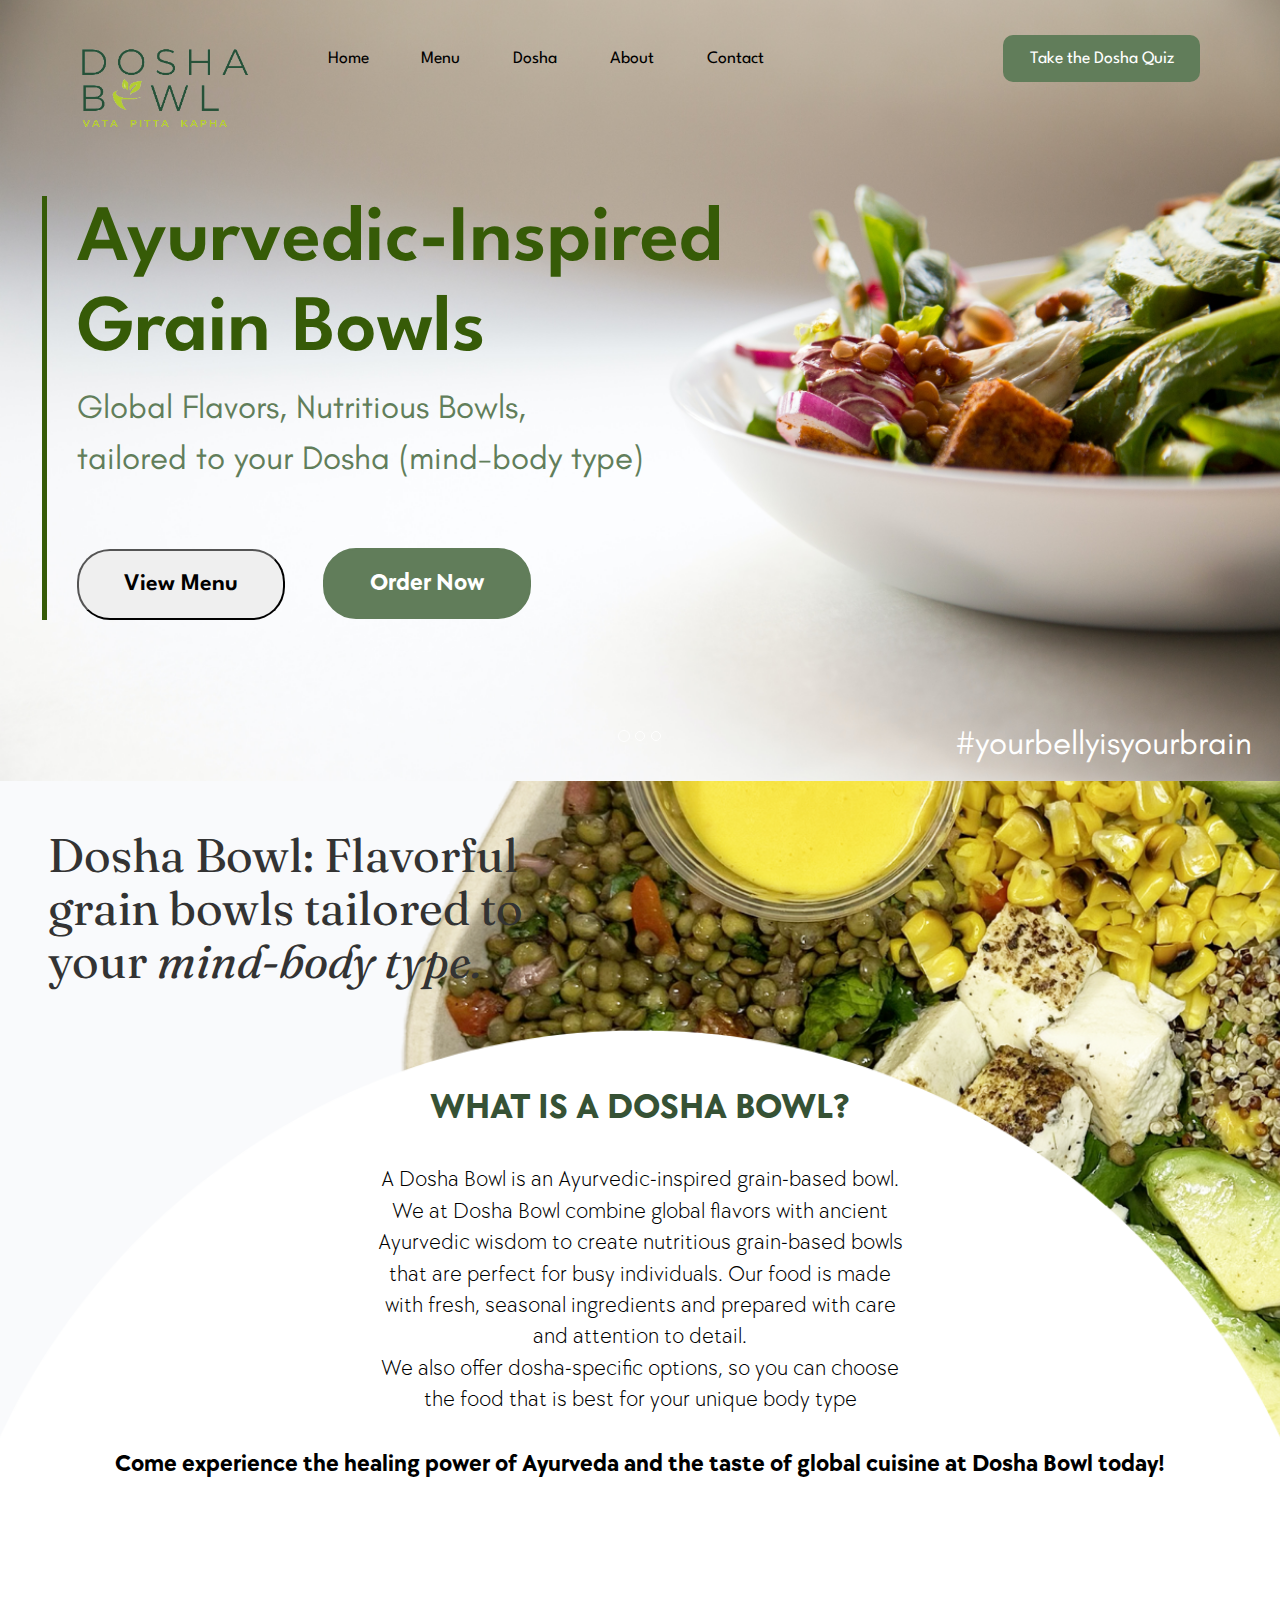
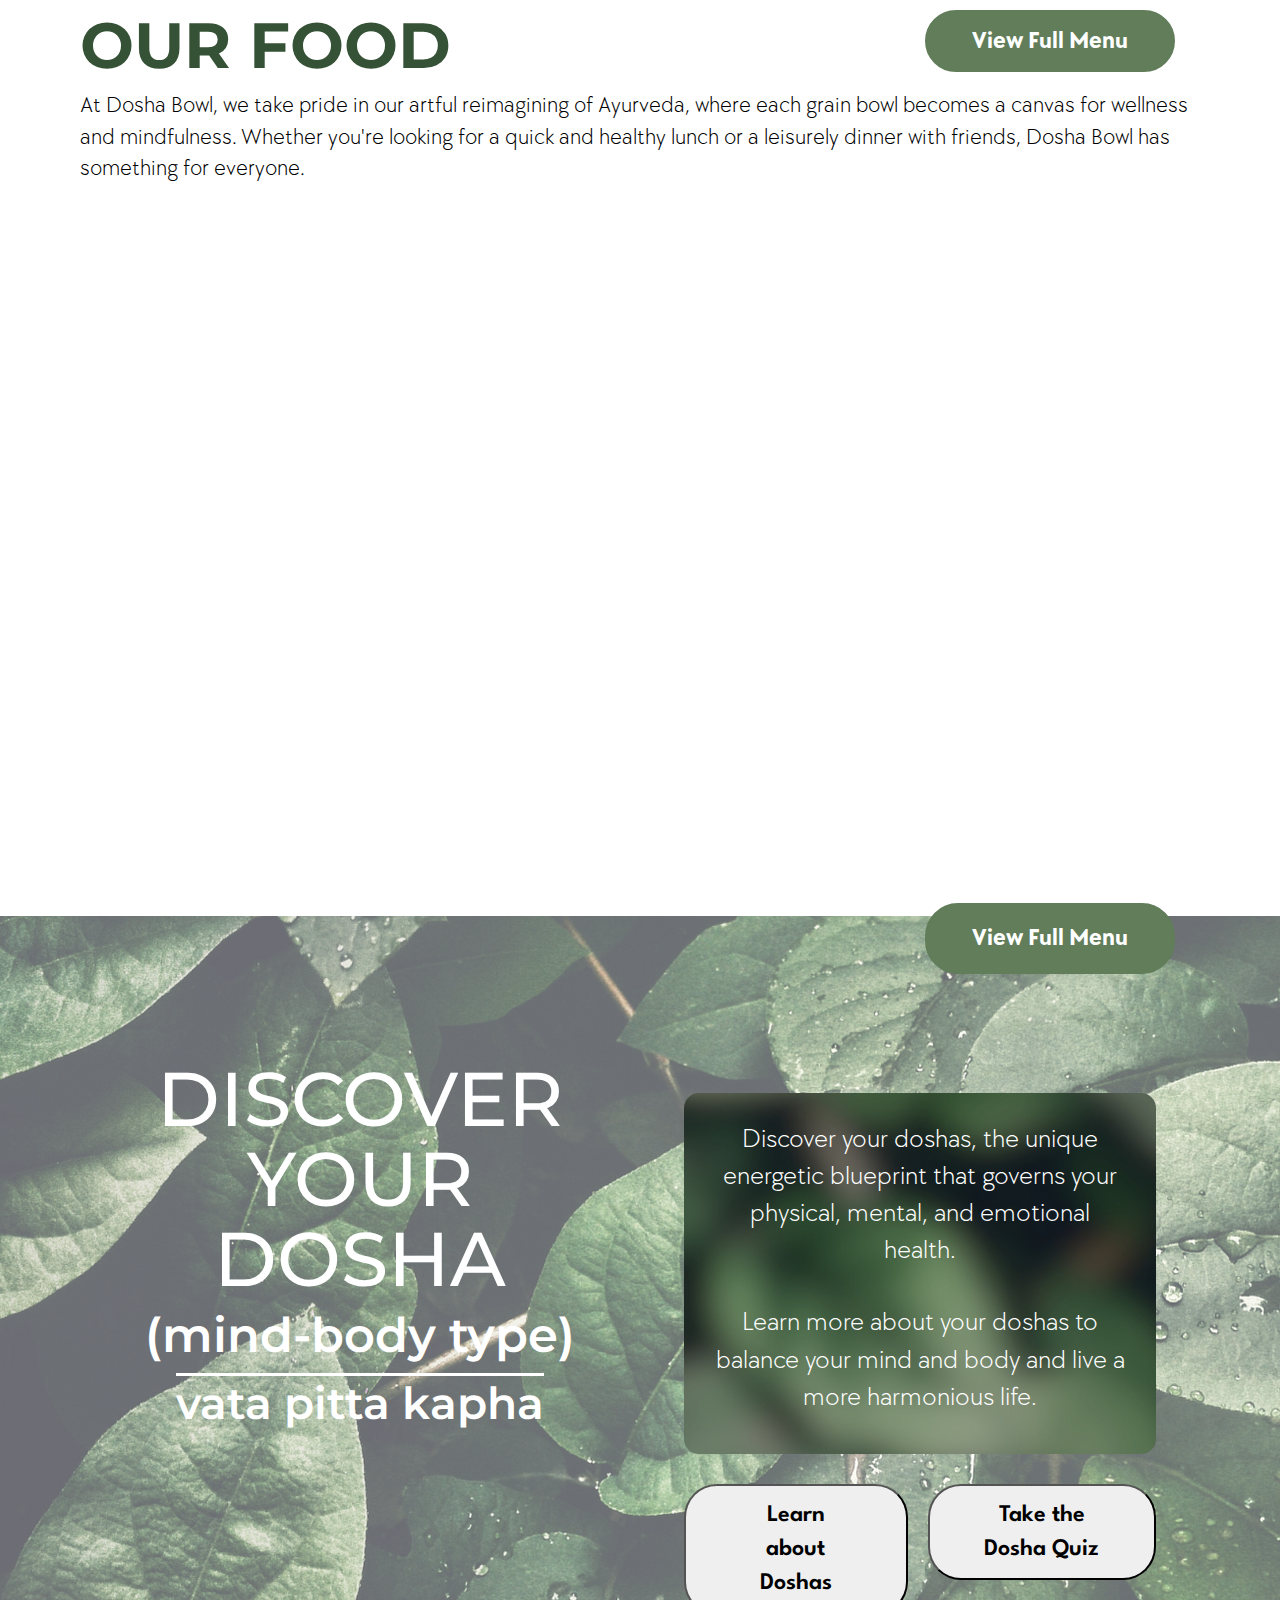
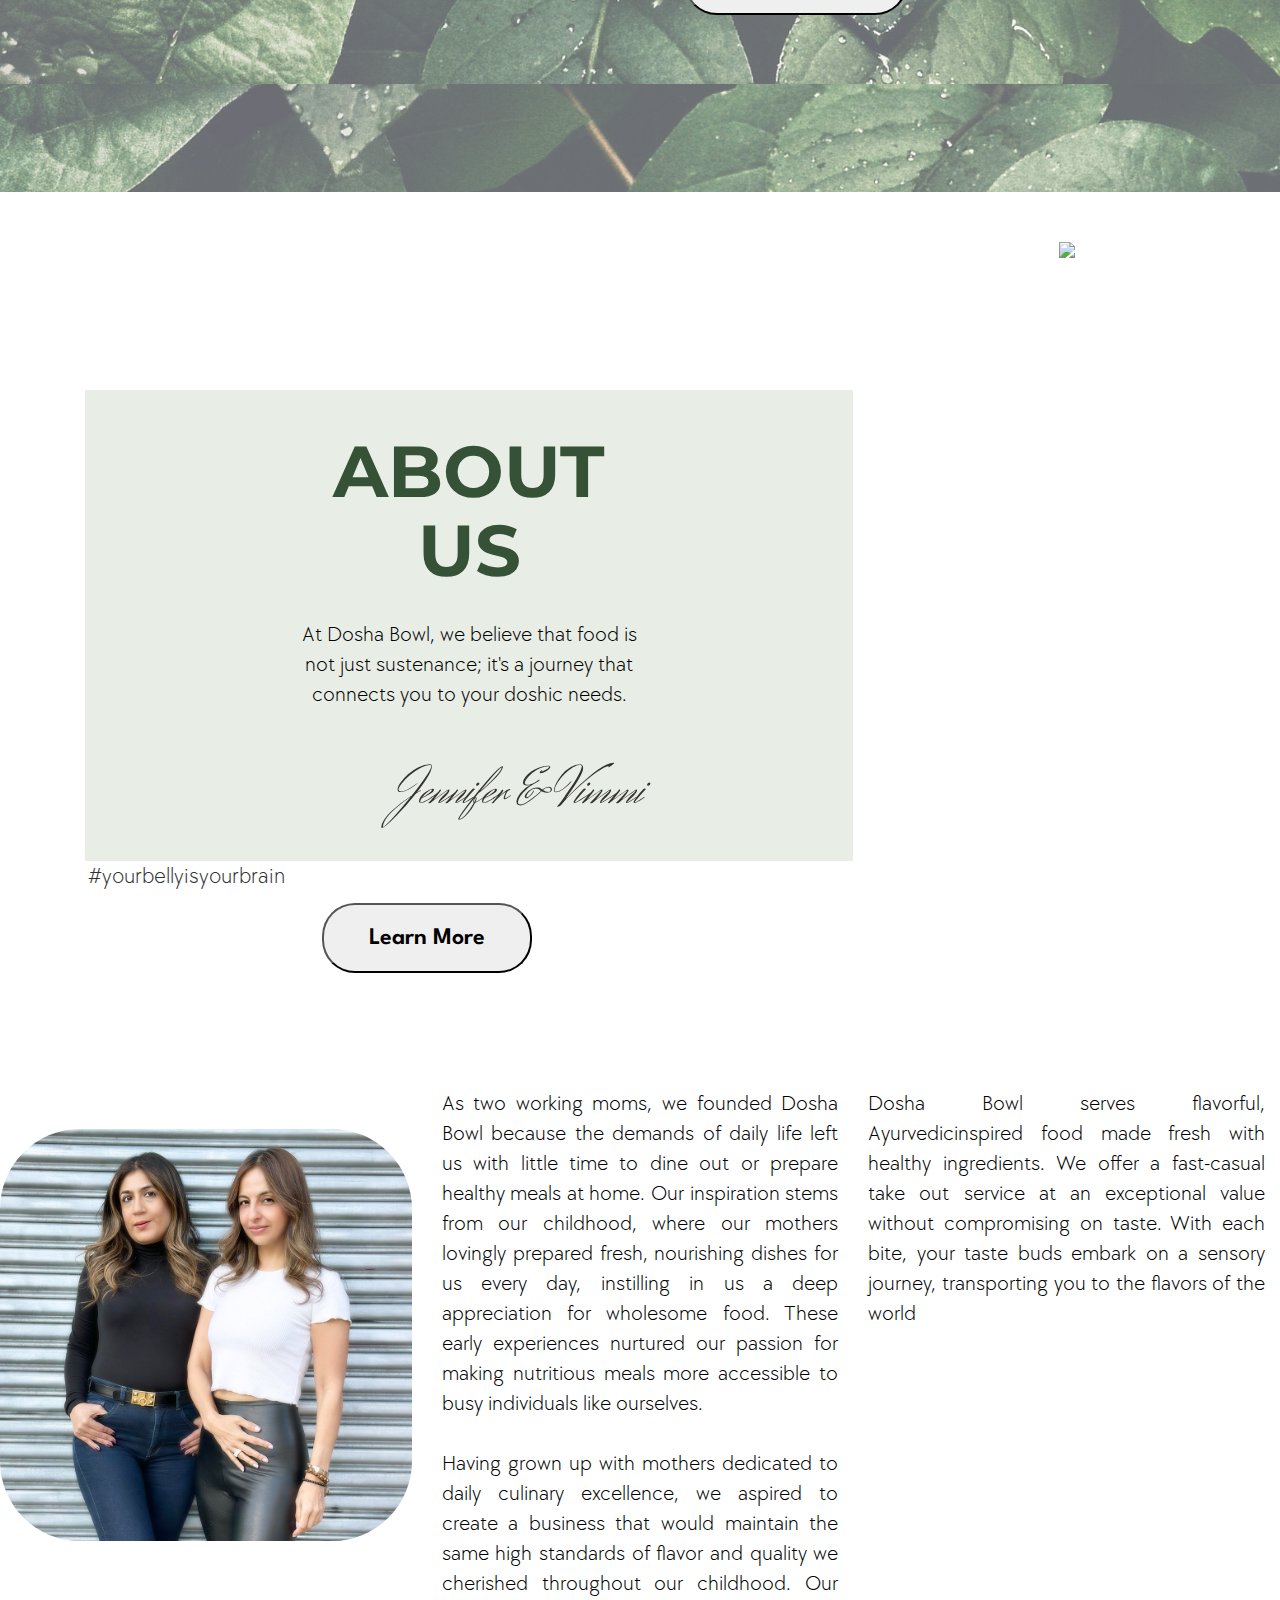
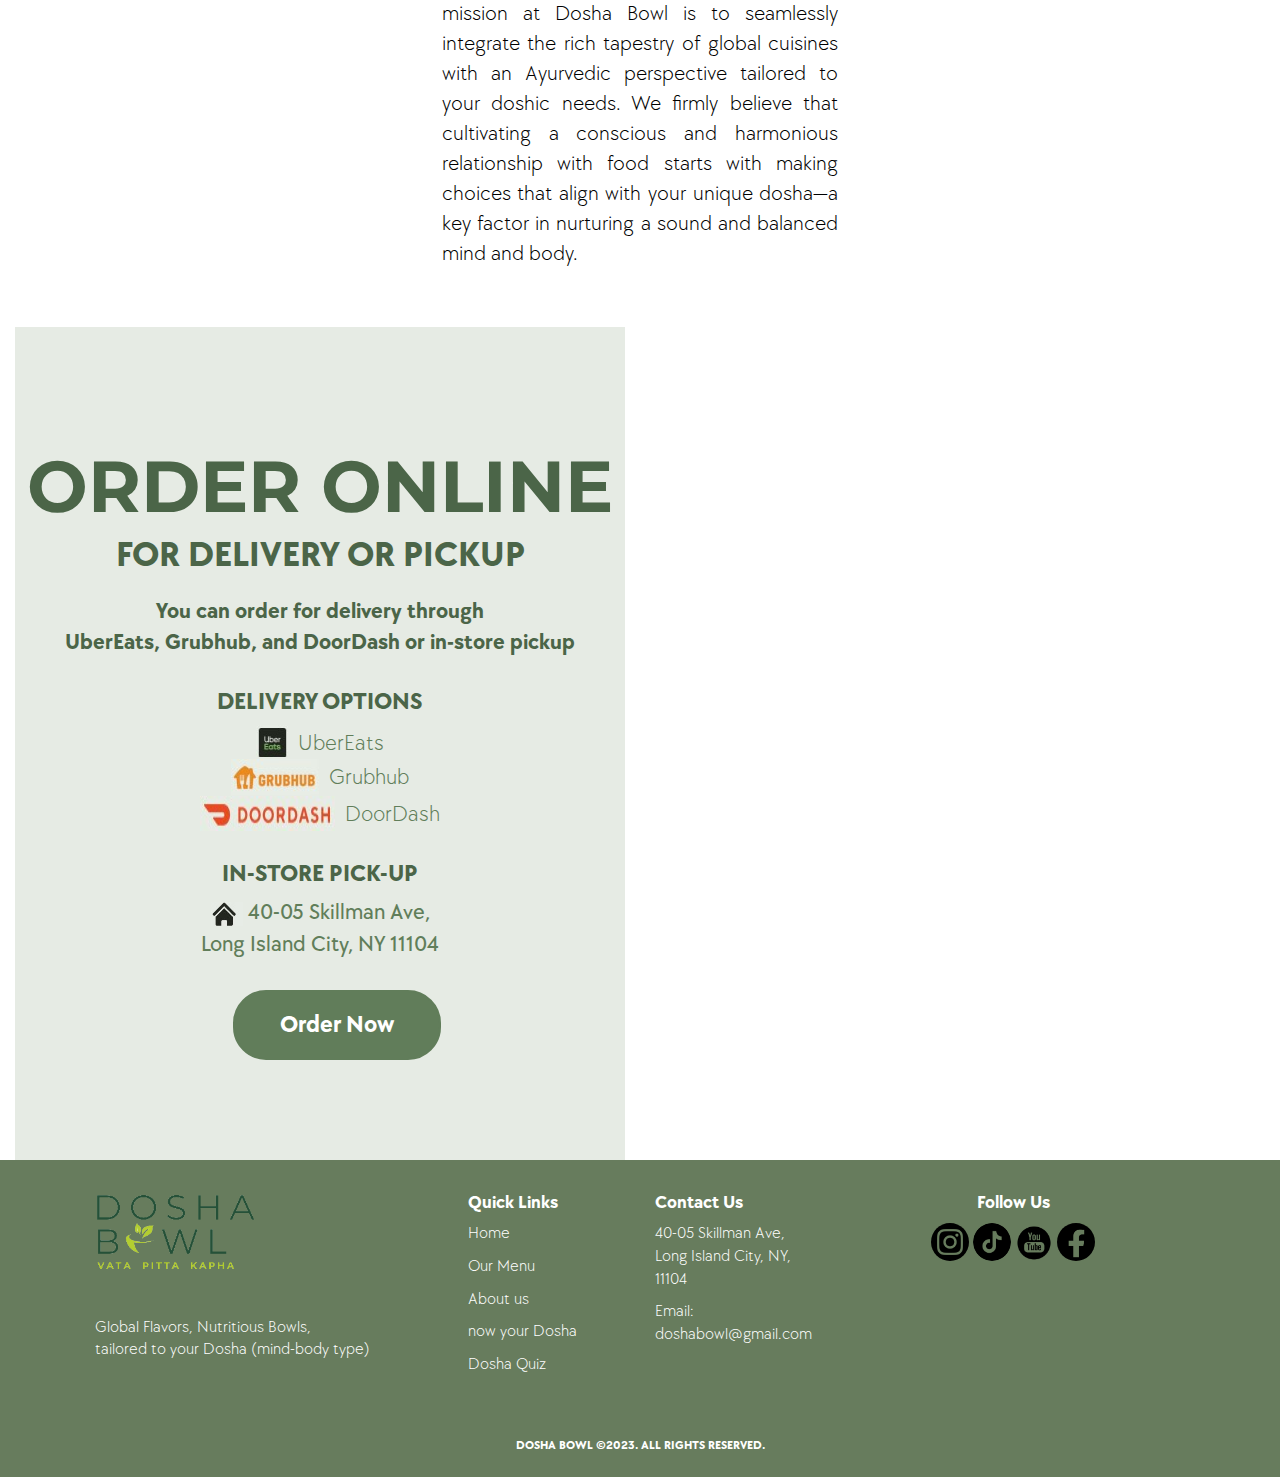
==== commit ab02fbdc: "fix" ====
--- a/demo/index.html
+++ b/demo/index.html
@@ -246,6 +246,9 @@
 							
 							
 							<div class="clearfix"> </div>
+						</div>
+						<div class="text-center">
+							<button class="cus-btn-menu btn-menu order-now section-1-btn">View Full Menu</button>
 						</div>
 						<!--- services-grids --->
 				</div>
--- a/demo/css/style.css
+++ b/demo/css/style.css
@@ -1851,6 +1851,18 @@
 	margin-top: 70px;
 }
 @media screen and (max-width: 600px) {
+	.our-food .food p {
+	
+		min-height: 40px;
+	}
+	h1 .btn-menu{
+		display: none;
+	}
+	.cus-btn-menu{
+		display: block;
+		margin-bottom: 20px !important;
+		margin-left: 70px !important;
+	}
 	.quiz-btn{
 		width: 75%;
 		margin: 14px;
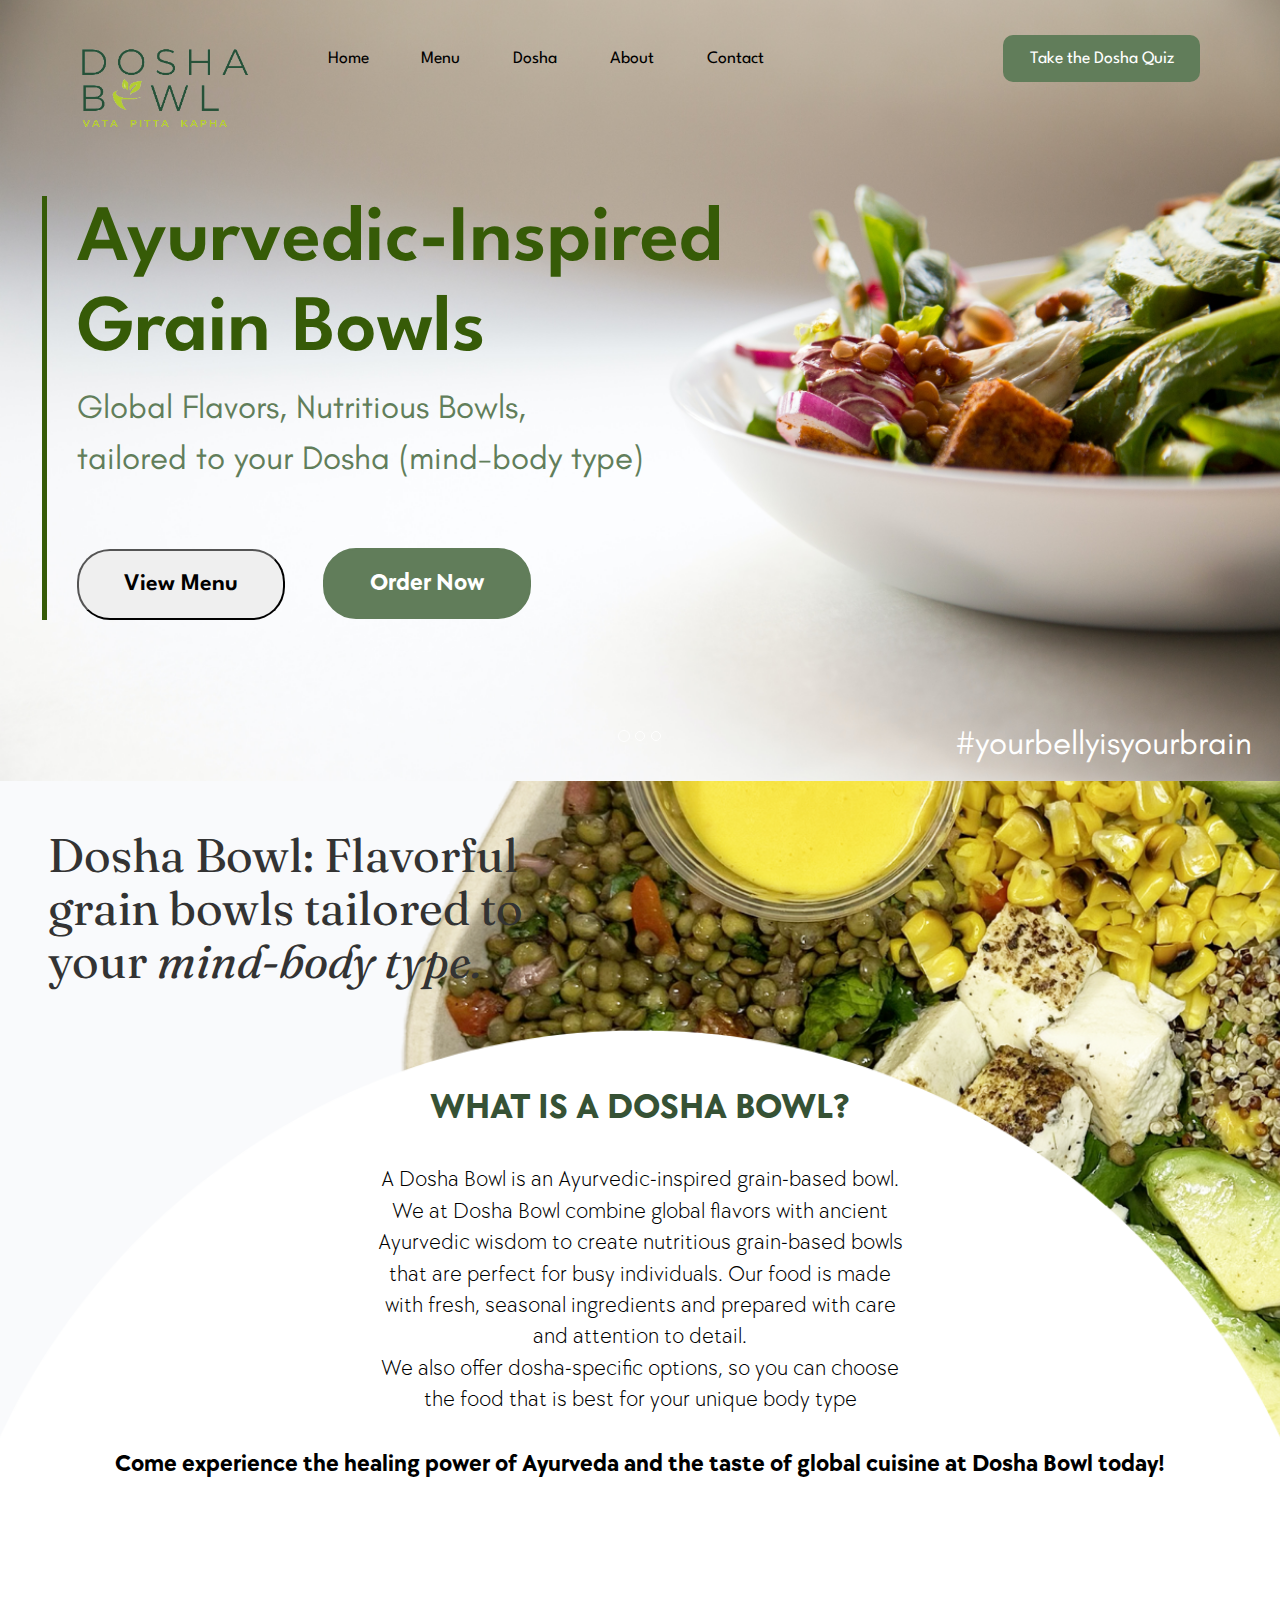
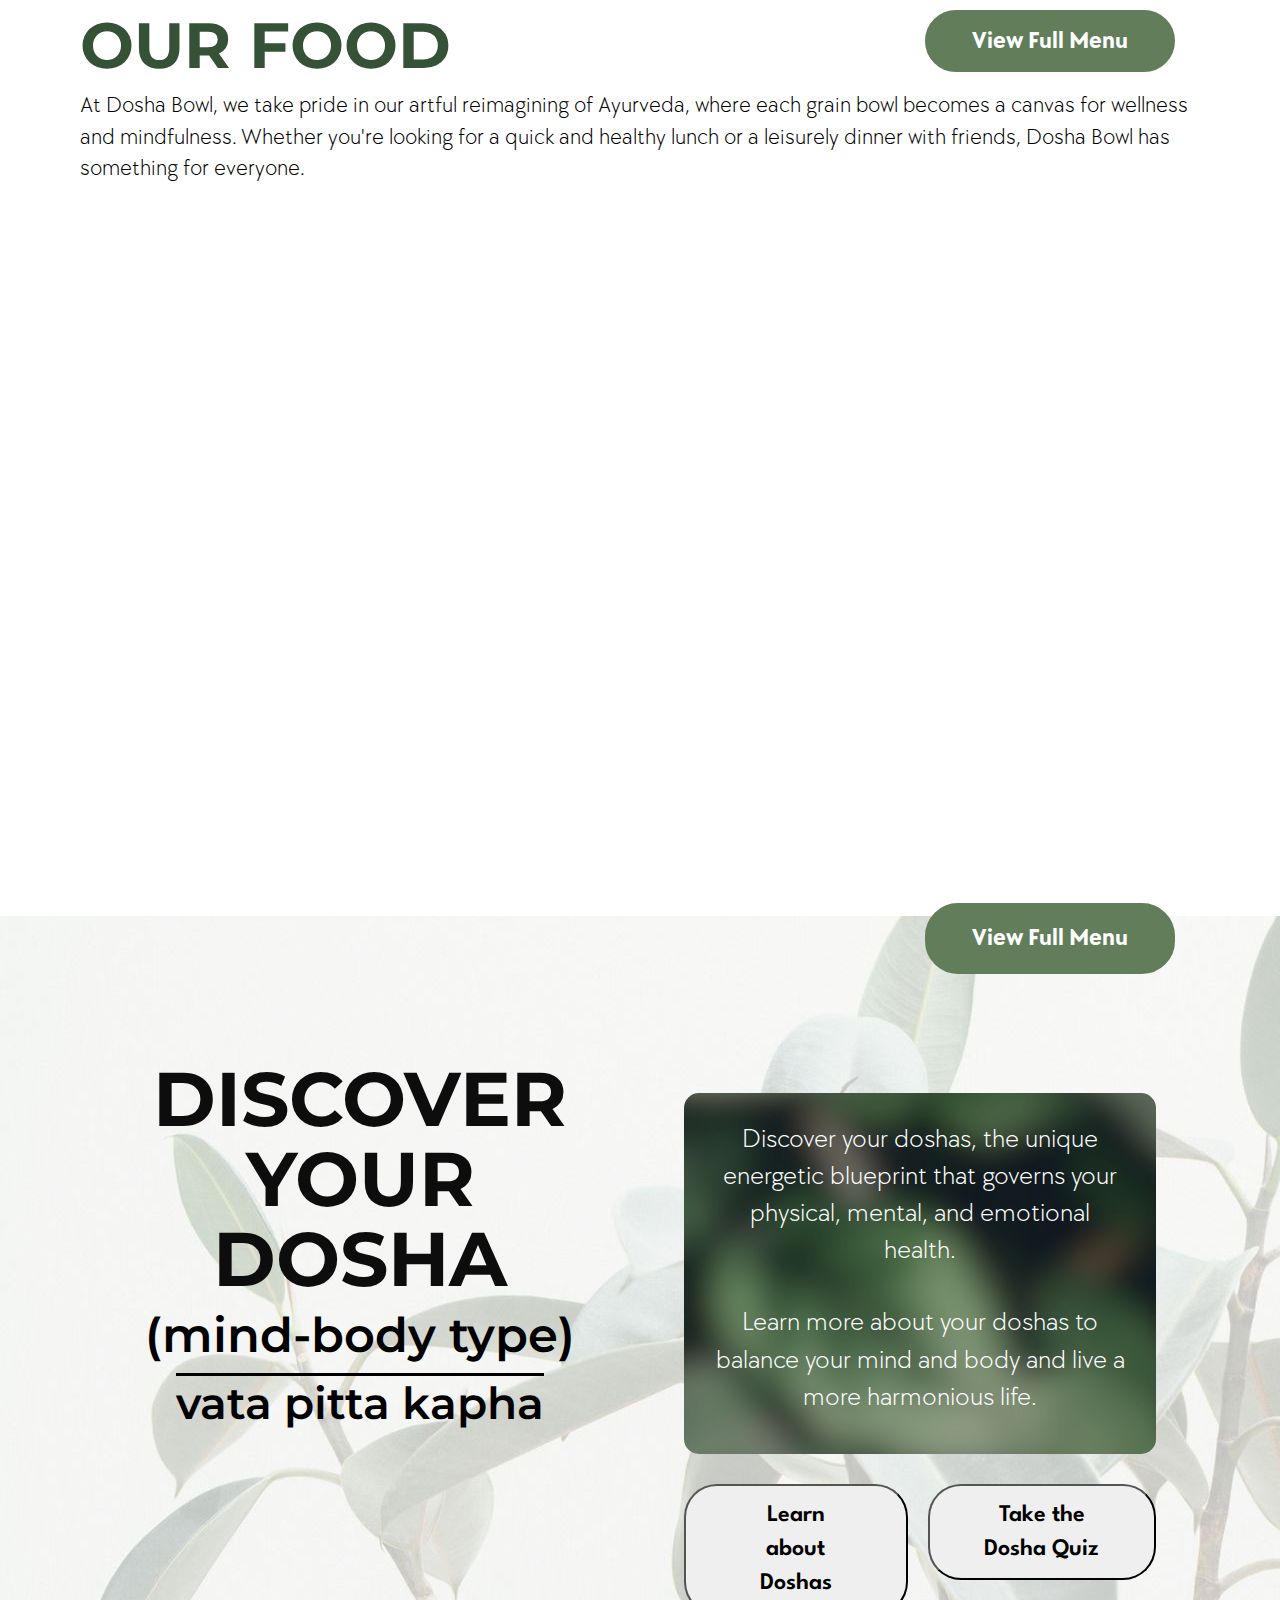
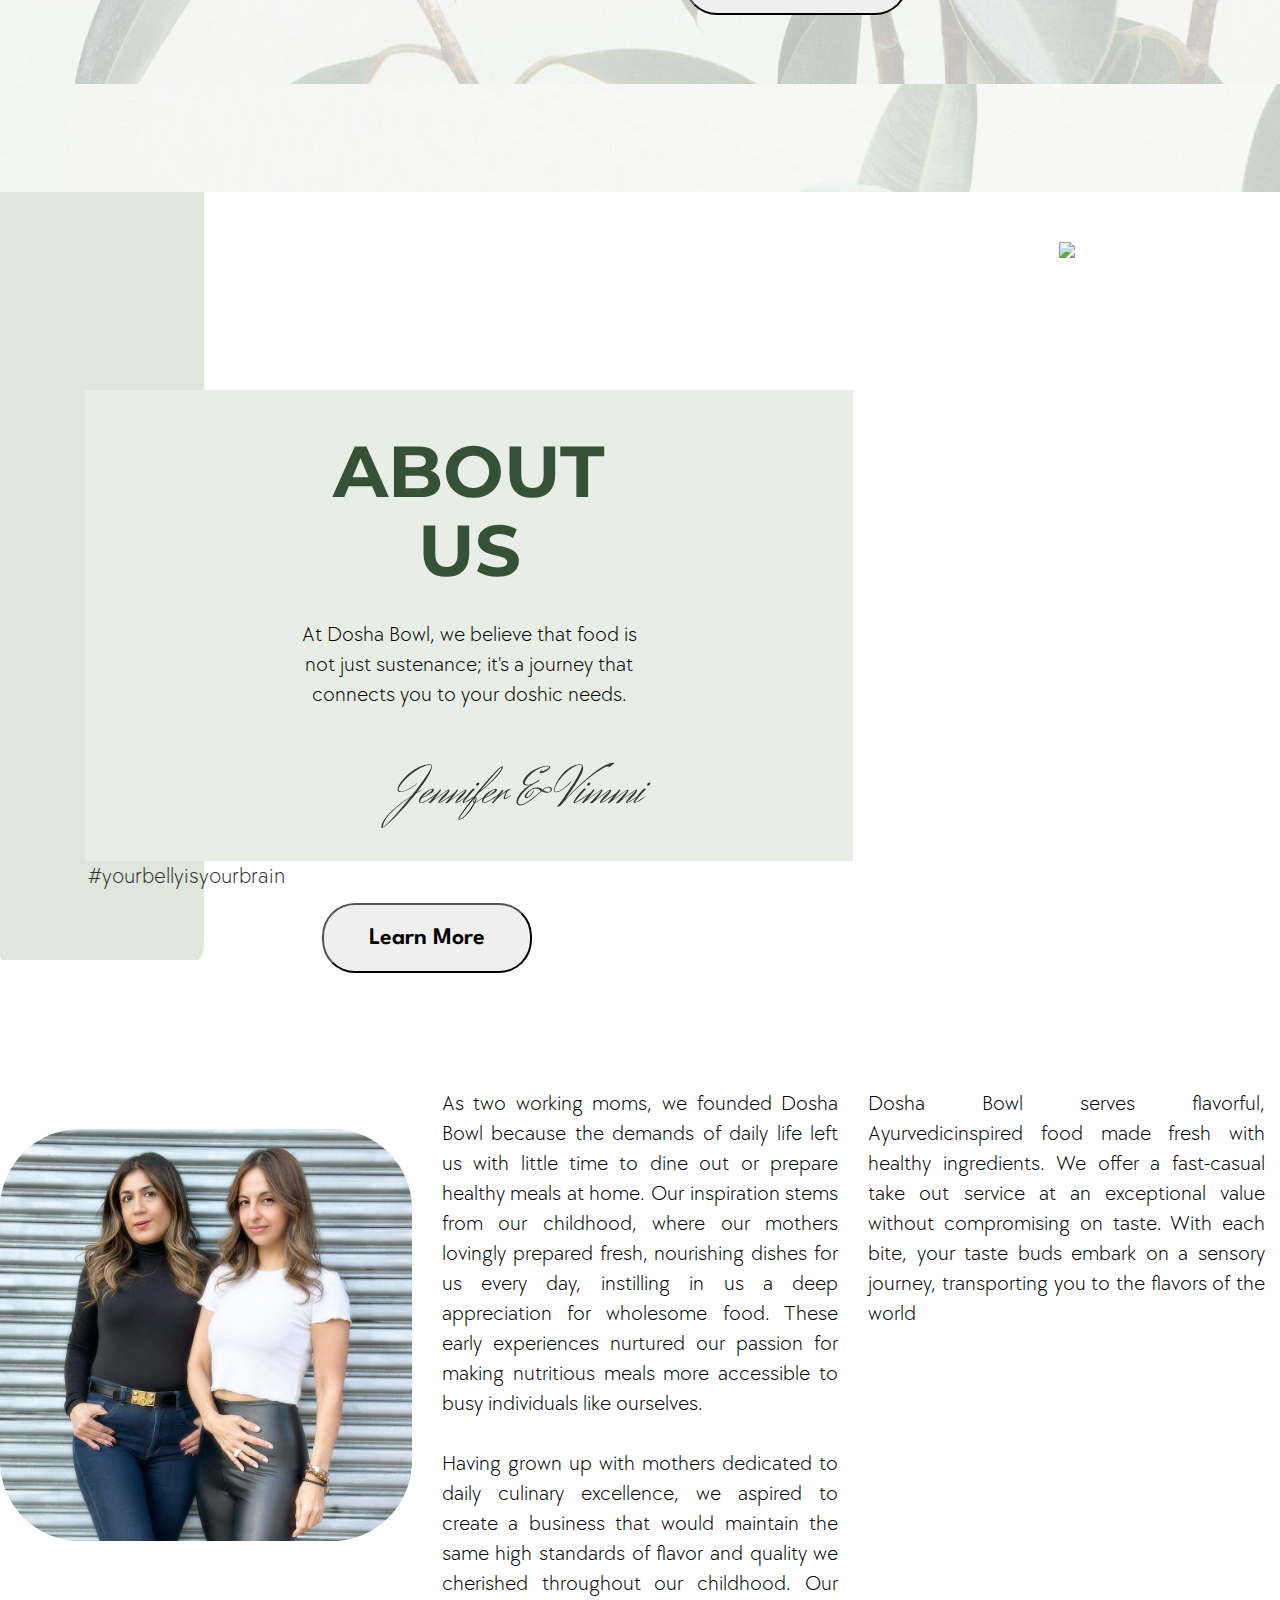
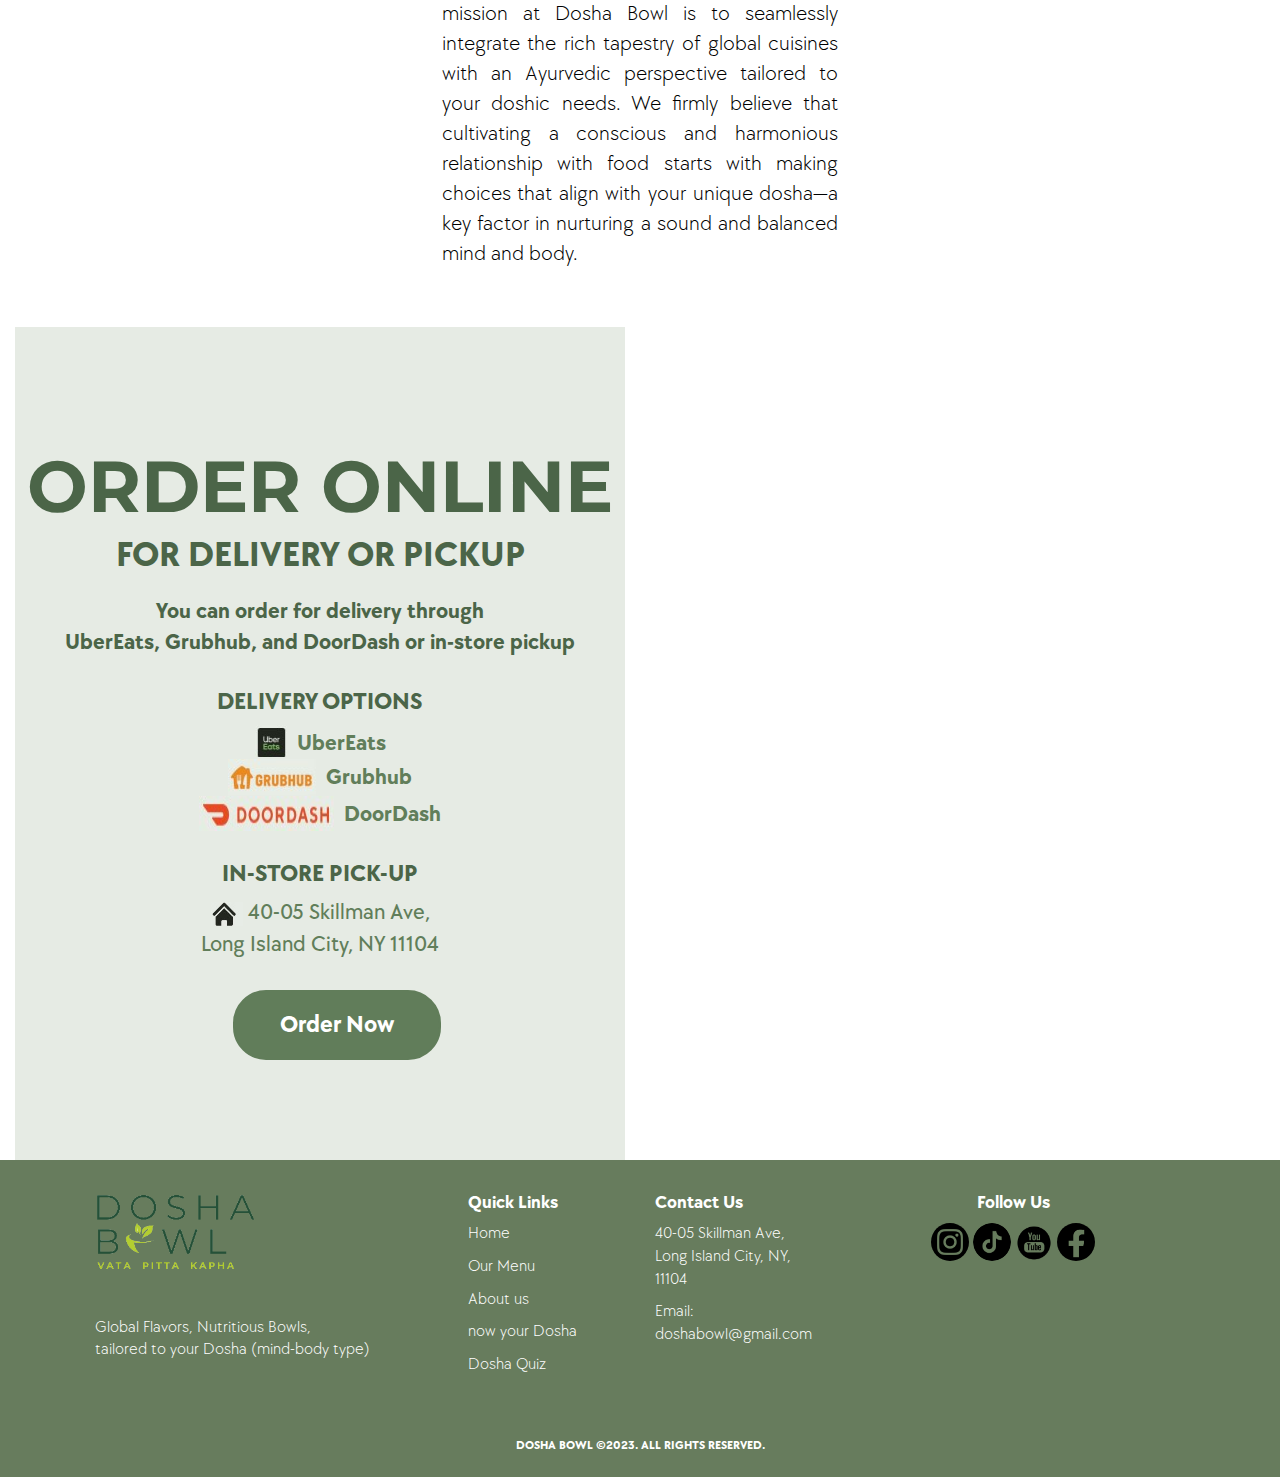
==== commit 2894ffbb: "done" ====
--- a/demo/index.html
+++ b/demo/index.html
@@ -123,7 +123,7 @@
 						</div>
 							<div class="section-1-button">
 								<button class="section-1-btn">View Menu</button>
-								<button class="section-1-btn order-now">Order Now</button>
+								<button class="section-1-btn order-now" data-toggle="modal" data-target="#myModal">Order Now</button>
 
 							</div>
 							<p class="hash">#yourbellyisyourbrain</p>
@@ -139,7 +139,7 @@
 						</div>
 							<div class="section-1-button">
 								<button class="section-1-btn">View Menu</button>
-								<button class="section-1-btn order-now">Order Now</button>
+								<button class="section-1-btn order-now" data-toggle="modal" data-target="#myModal">Order Now</button>
 
 							</div>
 							<p class="hash">#yourbellyisyourbrain</p>
@@ -230,7 +230,7 @@
 									<p><a>Order now 	&rarr;</a></p>									</div>
 							
 								<div class="col-md-3  wow bounceIn relative" data-wow-delay="0.4s">
-									<img src="./images/food/create your own bowl.png" />
+									<img src="./images/food/create your own bowl.jpg" />
 
 									<h3 class="text-left"><a href="#">CREATE YOUR OWN BOWL									</a></h3>
 									<p class="text-left ">Build your perfect bowl with our Build Your Own Bowl option.
@@ -284,7 +284,7 @@
 </div>
 </div>
 </div>
-<div id="about-us">
+<div id="about-us" class="aboutUsSection">
 
 	<!--- services-grids --->
 	<div class="services-grids text-center about-us">
@@ -400,7 +400,7 @@
 			<p><img src="./images/home.jpg" width="32px"/> 40-05 Skillman Ave,<BR />
 				Long Island City, NY 11104</p>
 			</div>
-			<button class="section-1-btn order-now">Order Now</button>
+			<button class="section-1-btn order-now" data-toggle="modal" data-target="#myModal">Order Now</button>
 		</div>
 		</div>
 		<div class="col-md-6">
@@ -455,7 +455,24 @@
 
 
 
-
+ <!-- Trigger the modal with a button -->
+
+ <!-- Modal -->
+ <div class="modal fade" id="myModal" role="dialog">
+   <div class="modal-dialog">
+   
+	 <!-- Modal content-->
+	 <div class="modal-content">
+		<button type="button" class="close" data-dismiss="modal">&times;</button>
+
+	   <div class="modal-body">
+		<img src="./images/popup.jpg" class="w-100"/>
+	   </div>
+	  
+	 </div>
+	 
+   </div>
+ </div>
 
 
 
--- a/demo/css/style.css
+++ b/demo/css/style.css
@@ -1633,22 +1633,28 @@
 	font-weight: 400;
 }
 .discover-section {
-	background-image: url(../images/discover-image.png);
+	background-image: url(../images/discover-new.jpg);
 	padding: 120px 0px;
+
+}
+.aboutUsSection {
+	background-image: url(../images/aboutUsSection.jpg);
+	background-repeat: no-repeat;
 
 }
 
 .discover h2 {
 	font-size: 76px;
-    color: #fff;
-	line-height: 60px;
-	font-family: 'Montserrat', sans-serif;
+    color: #0d0d0d;
+    line-height: 60px;
+    font-family: 'Montserrat', sans-serif;
     text-align: center;
+    font-weight: 700;
 }
 
 .discover h3 {
 	font-size: 48px;
-    color: #fff;
+    color: #000;
 	font-family: 'Montserrat', sans-serif;
     text-align: center;
 	font-weight: 600;
@@ -1662,7 +1668,7 @@
 
 .discover p {
 	font-size: 44px;
-    color: #fff;
+    color: #000;
 	
 	text-align: center;
    
@@ -1673,7 +1679,8 @@
 }
 .discover p span{
 	display: inline;
-	border-top: 3px solid #fff;
+	border-top: 3px solid #000;
+	color: #000;
 }
 .m-t-35 {
 	margin-top: 35px;
@@ -1791,7 +1798,7 @@
     color: rgb(97, 126, 90);
     text-align: center;
     font-family: 'TT';
-    font-weight: 400;
+	font-weight: 600;
 }
 
 .footer {
@@ -1849,6 +1856,20 @@
 }
 .section-1-button{
 	margin-top: 70px;
+}
+.w-100{
+	max-width: 100%;
+}
+.modal-body {
+    position: relative;
+    padding: 0px;
+}
+button.close{
+	z-index: 11;
+    font-size: 32px;
+    opacity: 1;
+	position: absolute;
+    right: 3px;
 }
 @media screen and (max-width: 600px) {
 	.our-food .food p {
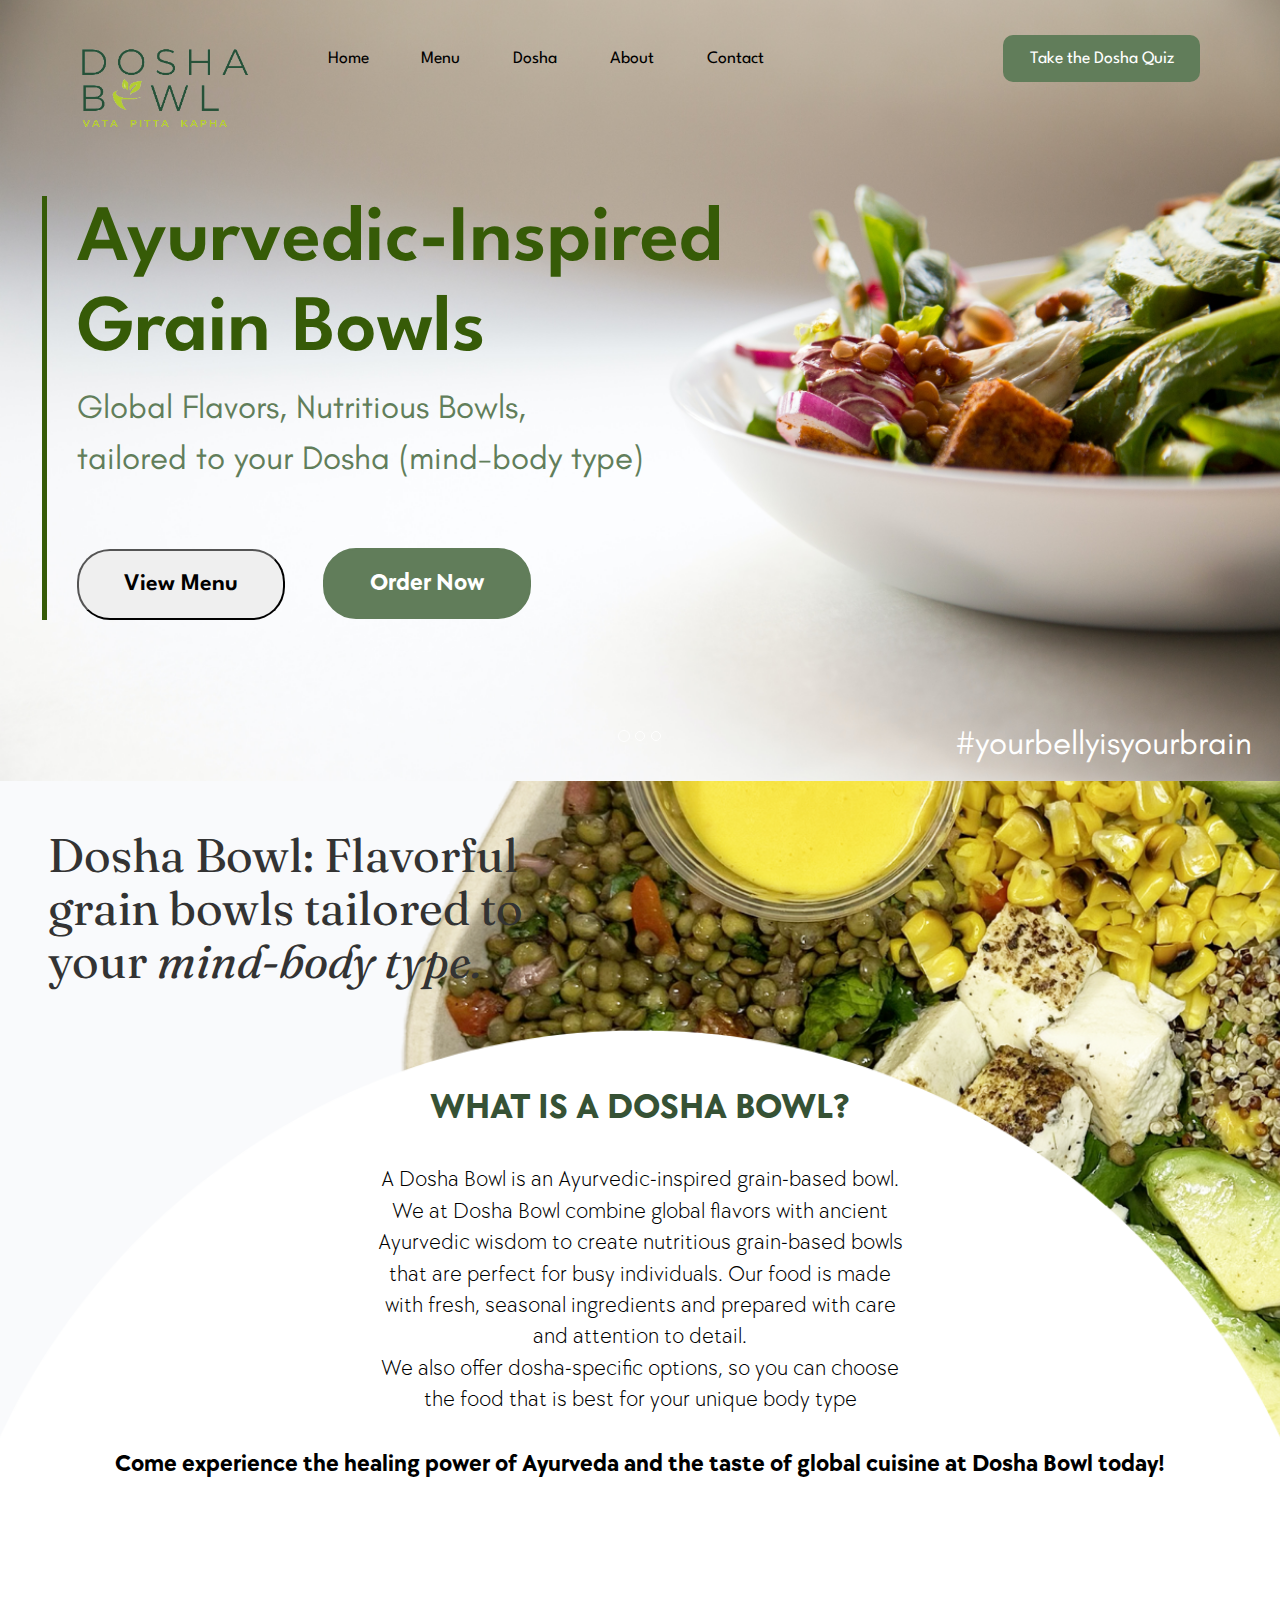
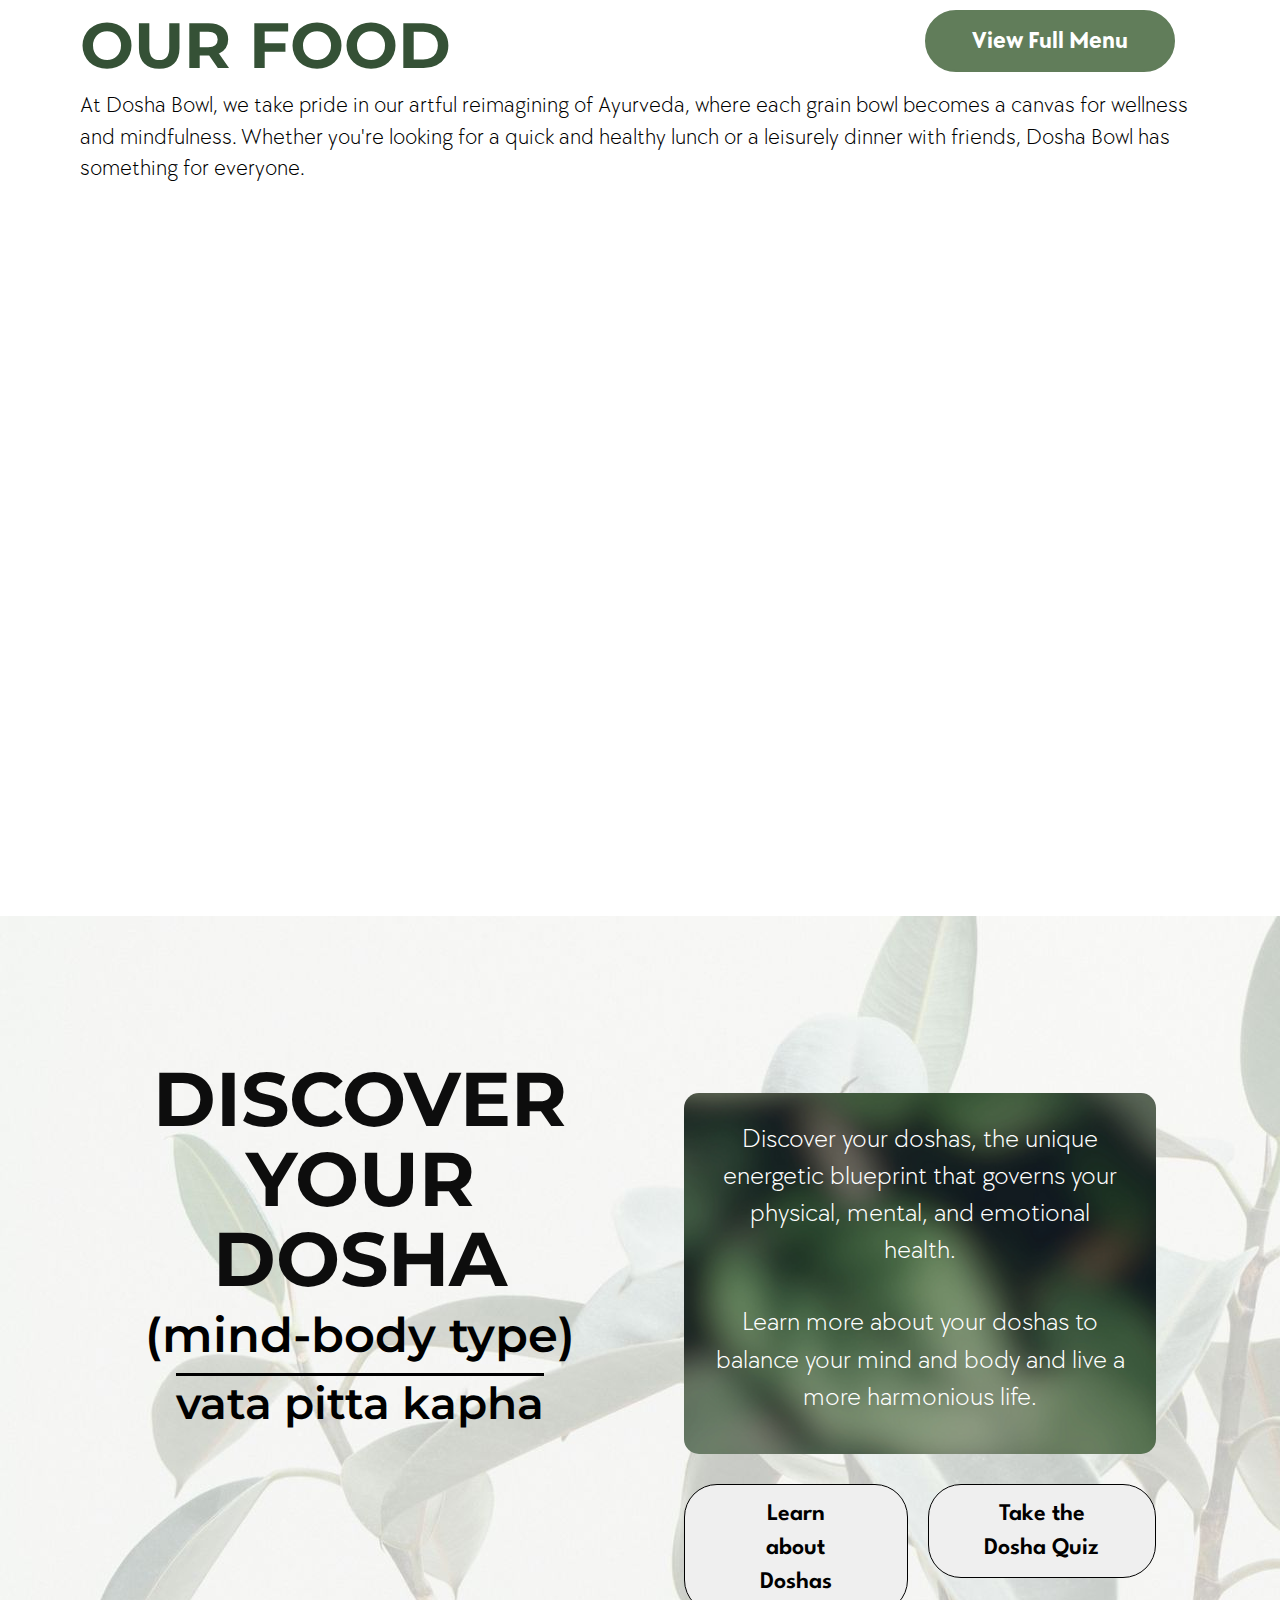
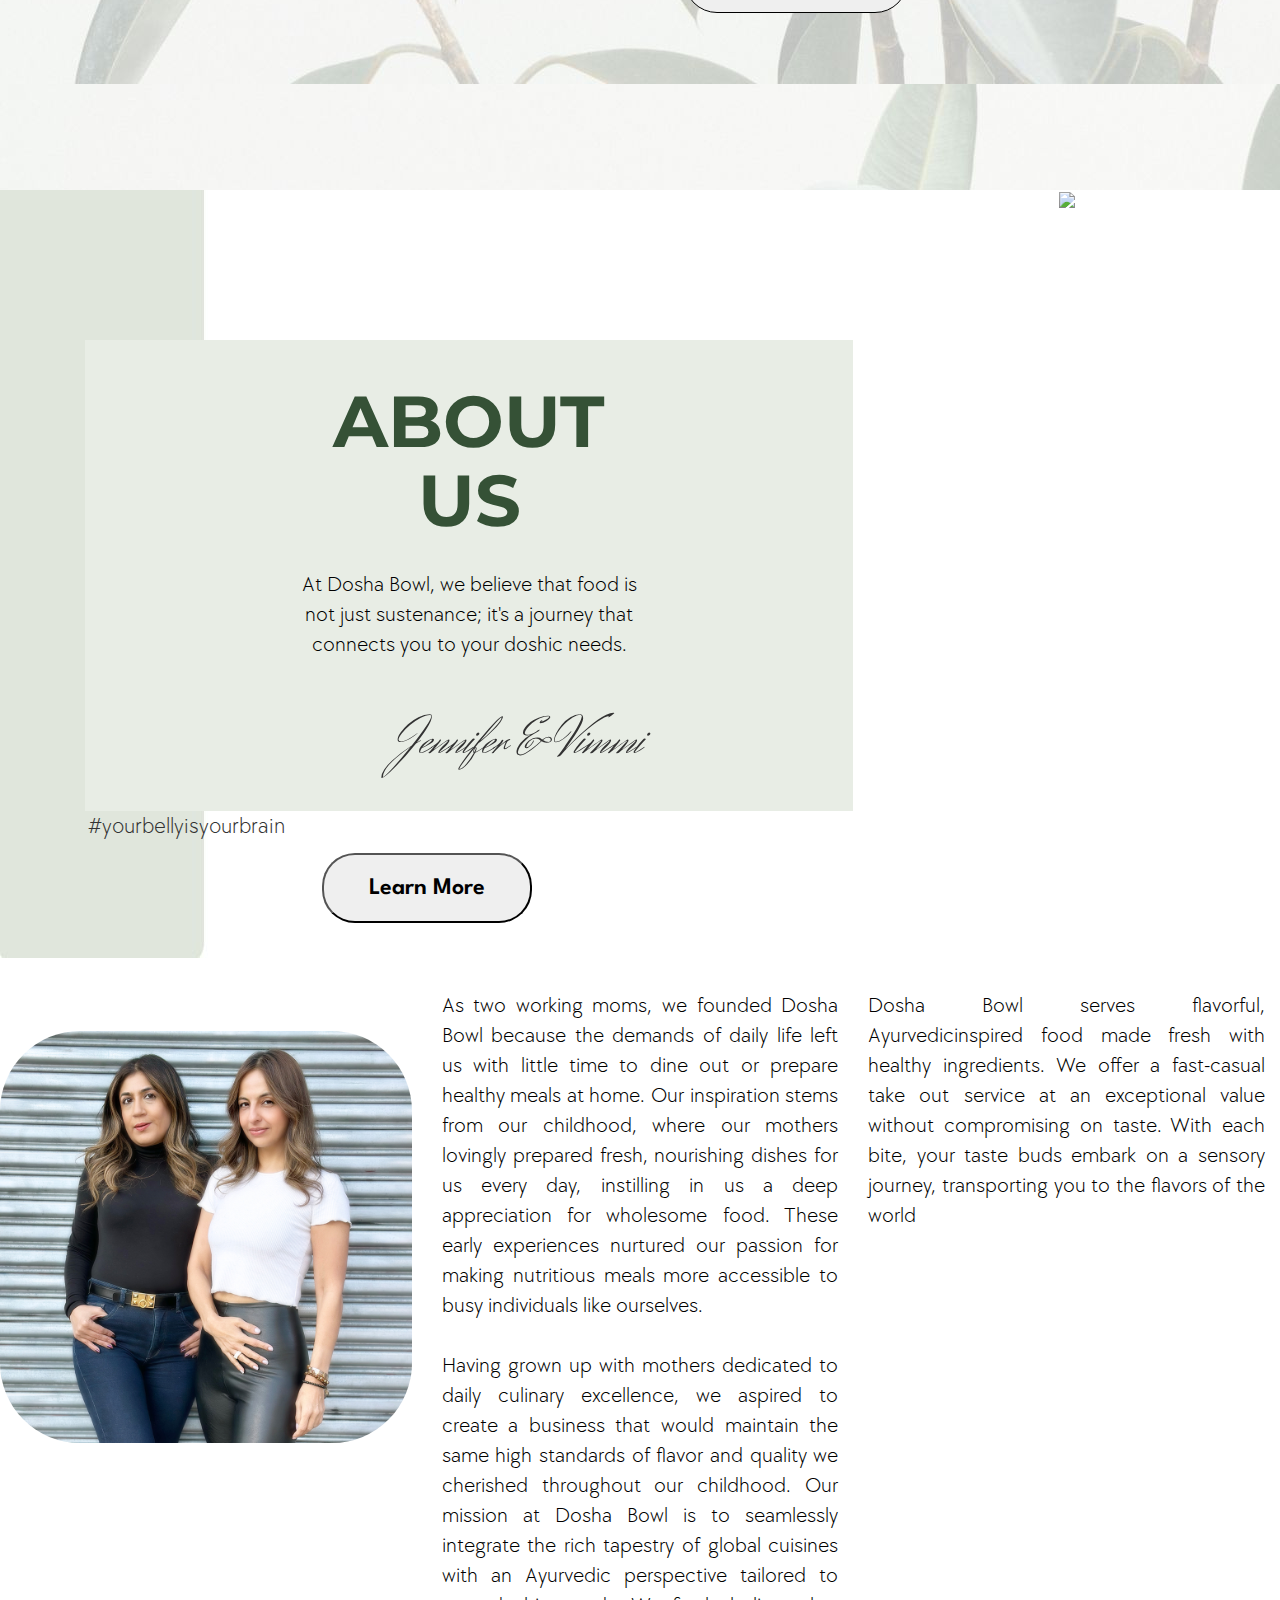
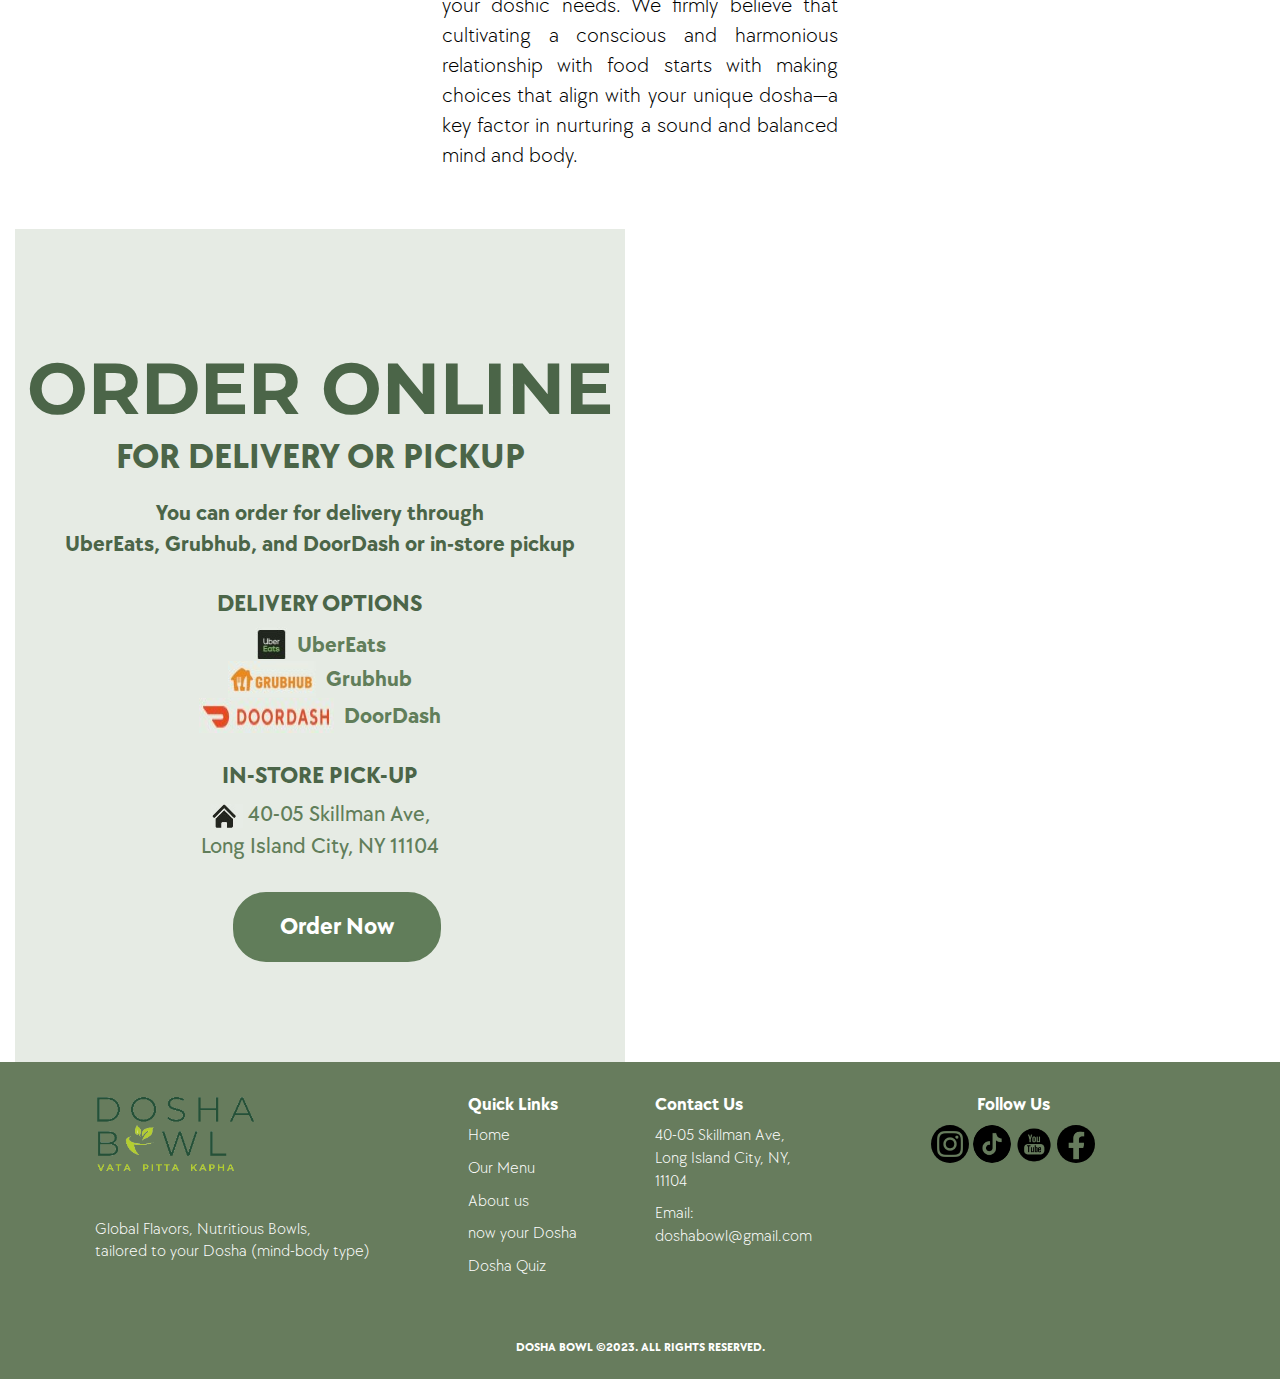
==== commit 860c099d: "done" ====
--- a/demo/index.html
+++ b/demo/index.html
@@ -122,7 +122,7 @@
 							</p>
 						</div>
 							<div class="section-1-button">
-								<button class="section-1-btn">View Menu</button>
+								<a href="./pdf/menu-dosha-bowl.pdf" target="_blank"><button class="section-1-btn">View Menu</button></a>
 								<button class="section-1-btn order-now" data-toggle="modal" data-target="#myModal">Order Now</button>
 
 							</div>
@@ -138,7 +138,7 @@
 							</p>
 						</div>
 							<div class="section-1-button">
-								<button class="section-1-btn">View Menu</button>
+								<a href="./pdf/menu-dosha-bowl.pdf" target="_blank"><button class="section-1-btn">View Menu</button></a>
 								<button class="section-1-btn order-now" data-toggle="modal" data-target="#myModal">Order Now</button>
 
 							</div>
@@ -195,7 +195,7 @@
 			<!-- our food section start -->
 				<div id="services" class="our-food top-header">
 						<div class="service-head text-left">
-							<h1>OUR FOOD  <button class="btn-menu order-now section-1-btn">View Full Menu</button> </h1>
+							<h1>OUR FOOD 	<a href="./pdf/menu-dosha-bowl.pdf" target="_blank"> <button class="btn-menu order-now section-1-btn">View Full Menu</button> </a></h1>
 							<p class="description">At Dosha Bowl, we take pride in our artful reimagining of Ayurveda, where each grain bowl becomes a canvas for wellness and mindfulness. Whether you're looking for a quick and healthy lunch or a leisurely dinner with friends, Dosha Bowl has something for everyone.</p>
 						</div>
 						<!--- services-grids --->
@@ -248,7 +248,7 @@
 							<div class="clearfix"> </div>
 						</div>
 						<div class="text-center">
-							<button class="cus-btn-menu btn-menu order-now section-1-btn">View Full Menu</button>
+							<a href="./pdf/menu-dosha-bowl.pdf" target="_blank"><button class="cus-btn-menu btn-menu order-now section-1-btn">View Full Menu</button></a>
 						</div>
 						<!--- services-grids --->
 				</div>
--- a/demo/css/style.css
+++ b/demo/css/style.css
@@ -1715,6 +1715,7 @@
 .discover-button button{
     padding: 12px 50px;
     margin-top: 30px;
+	border: 1px solid #000;
 }
 .discover-section .section{
 
@@ -1871,6 +1872,12 @@
 	position: absolute;
     right: 3px;
 }
+.cus-btn-menu{
+	display: none;
+}
+.aboutUsSection .about-us{
+	padding-top: 0px;
+}
 @media screen and (max-width: 600px) {
 	.our-food .food p {
 	
@@ -1902,9 +1909,11 @@
 	.pr-200{
 		padding-right: 0px;
 	}
+	.discoverWraps {
+		padding: 0px;
+	}
 	.discover h2 {
 		font-size: 58px;
-		color: #fff;
 		line-height: 46px;
 	}
 	.discover-wrap{
@@ -1920,7 +1929,6 @@
 		margin-top: 30px;
 		font-size: 17px;
 		font-weight: 700;
-		border: 1px solid #fff;
 	}
 	.discover-button{
 		margin-left: 12px;
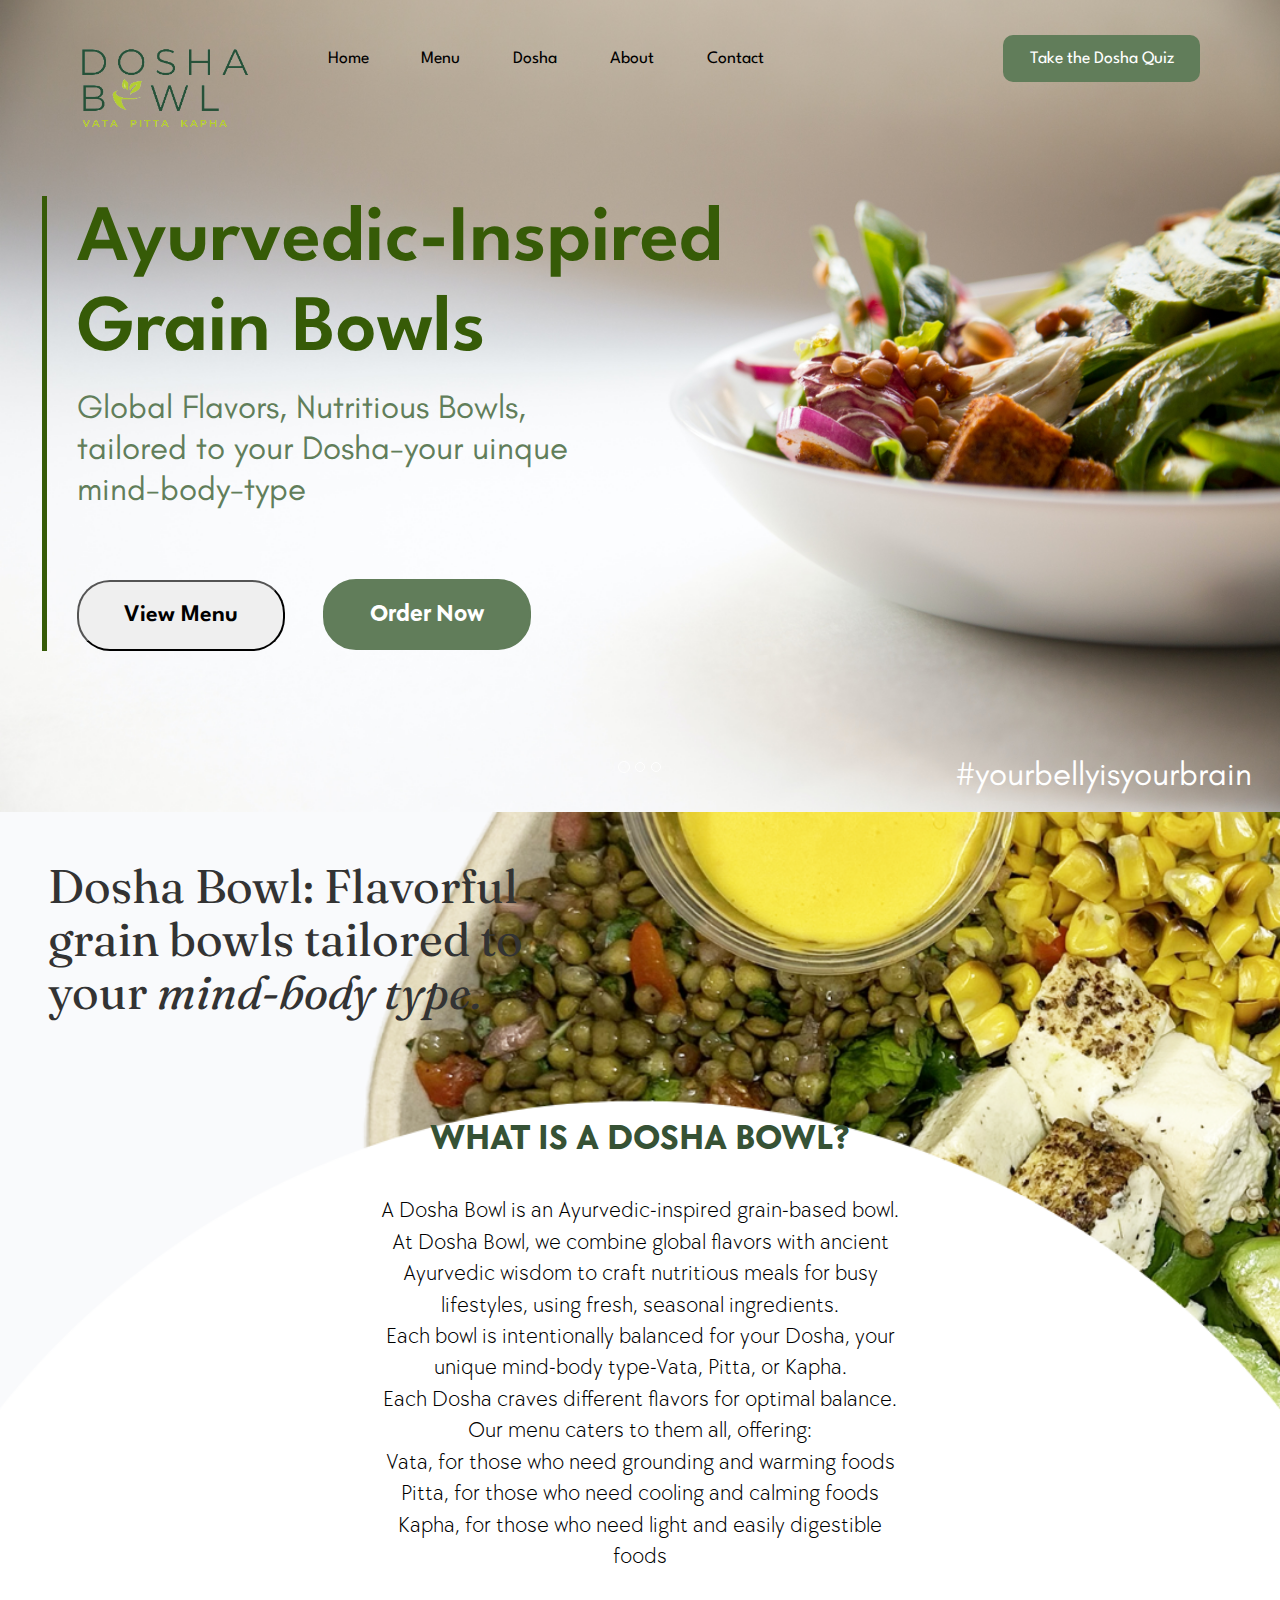
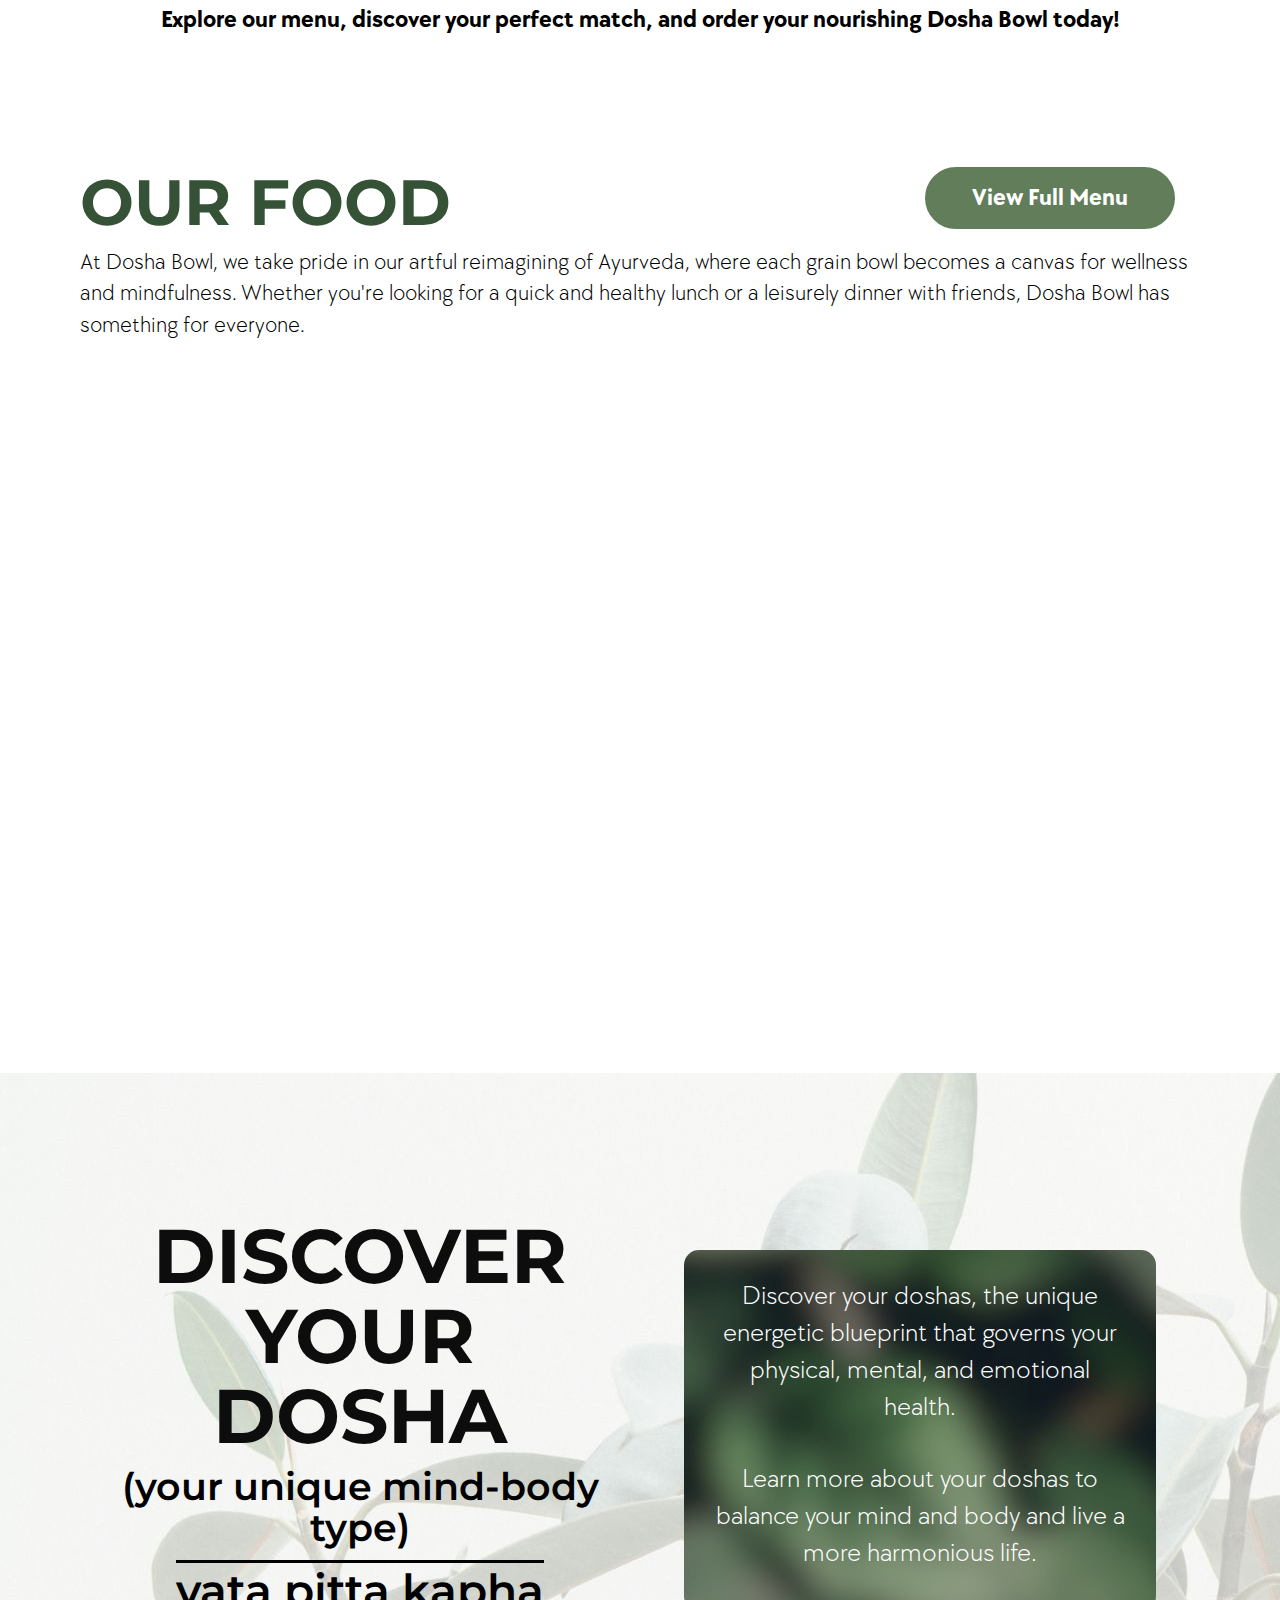
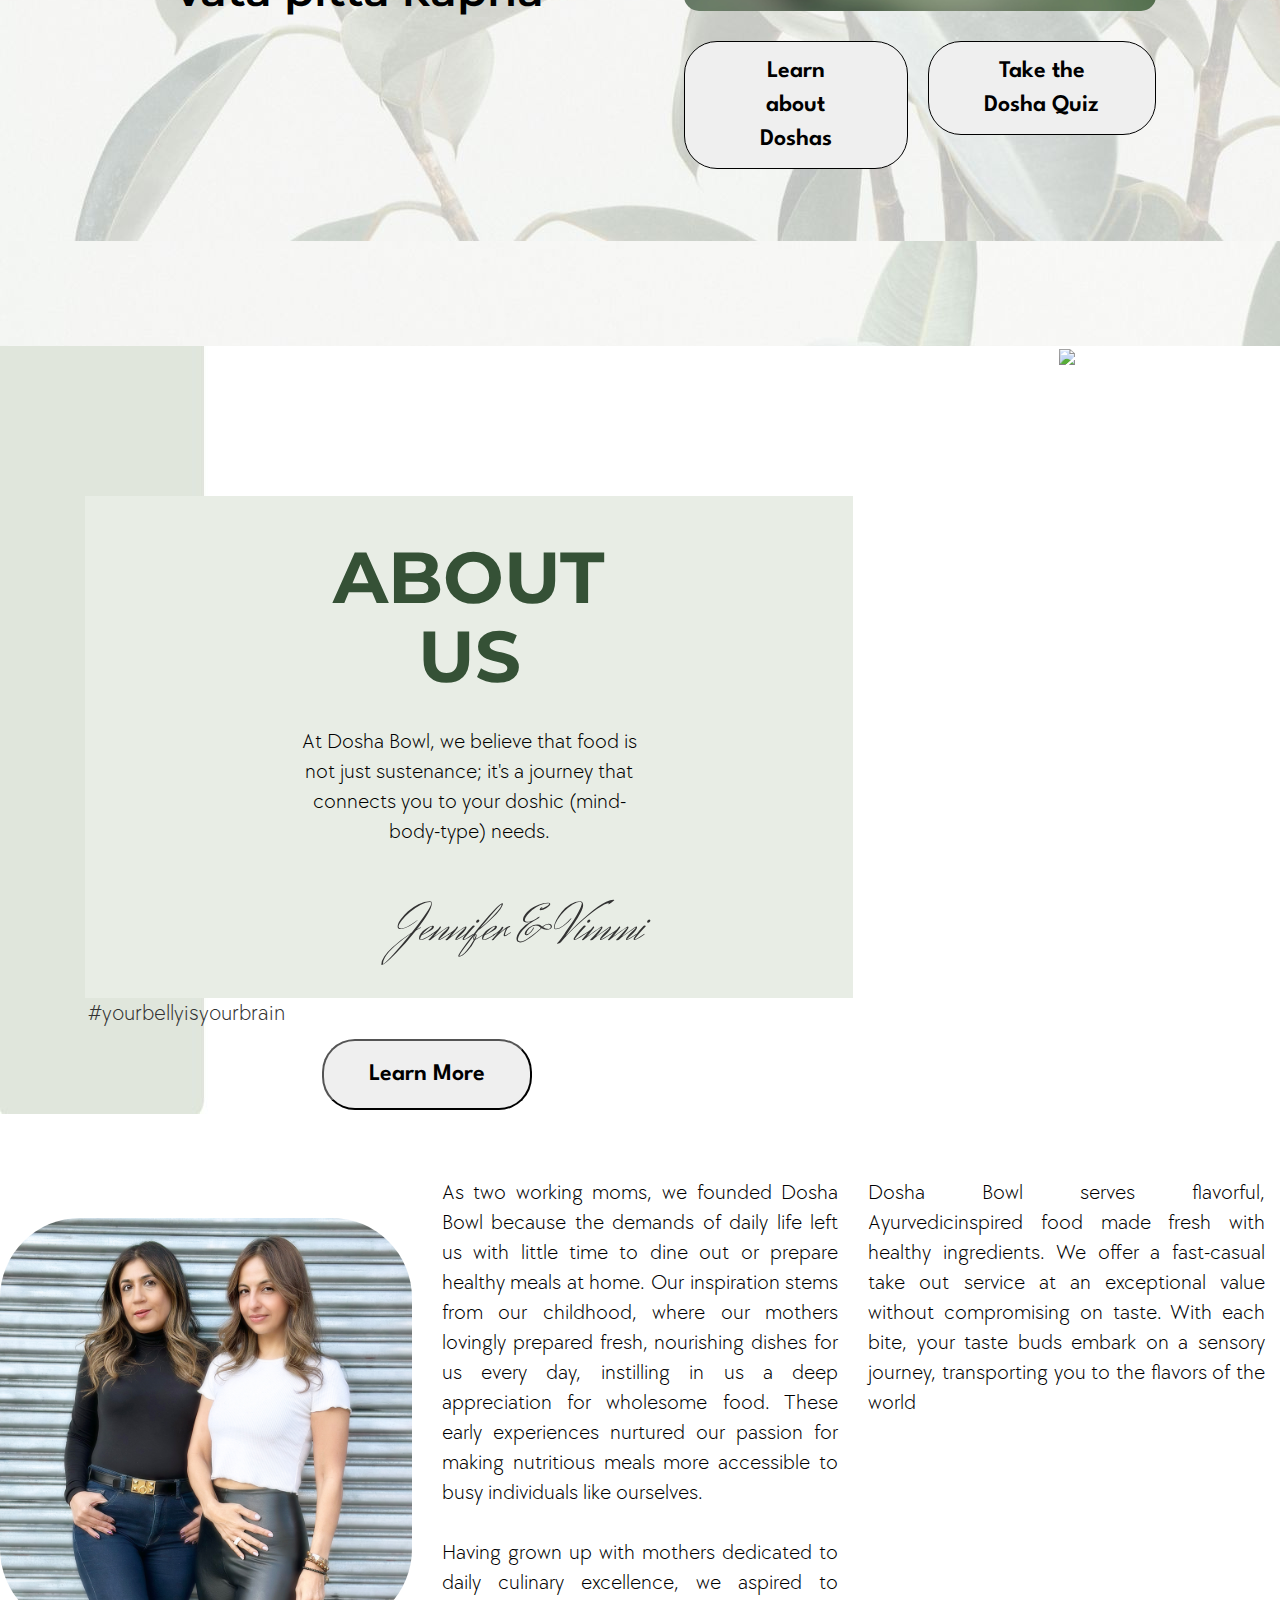
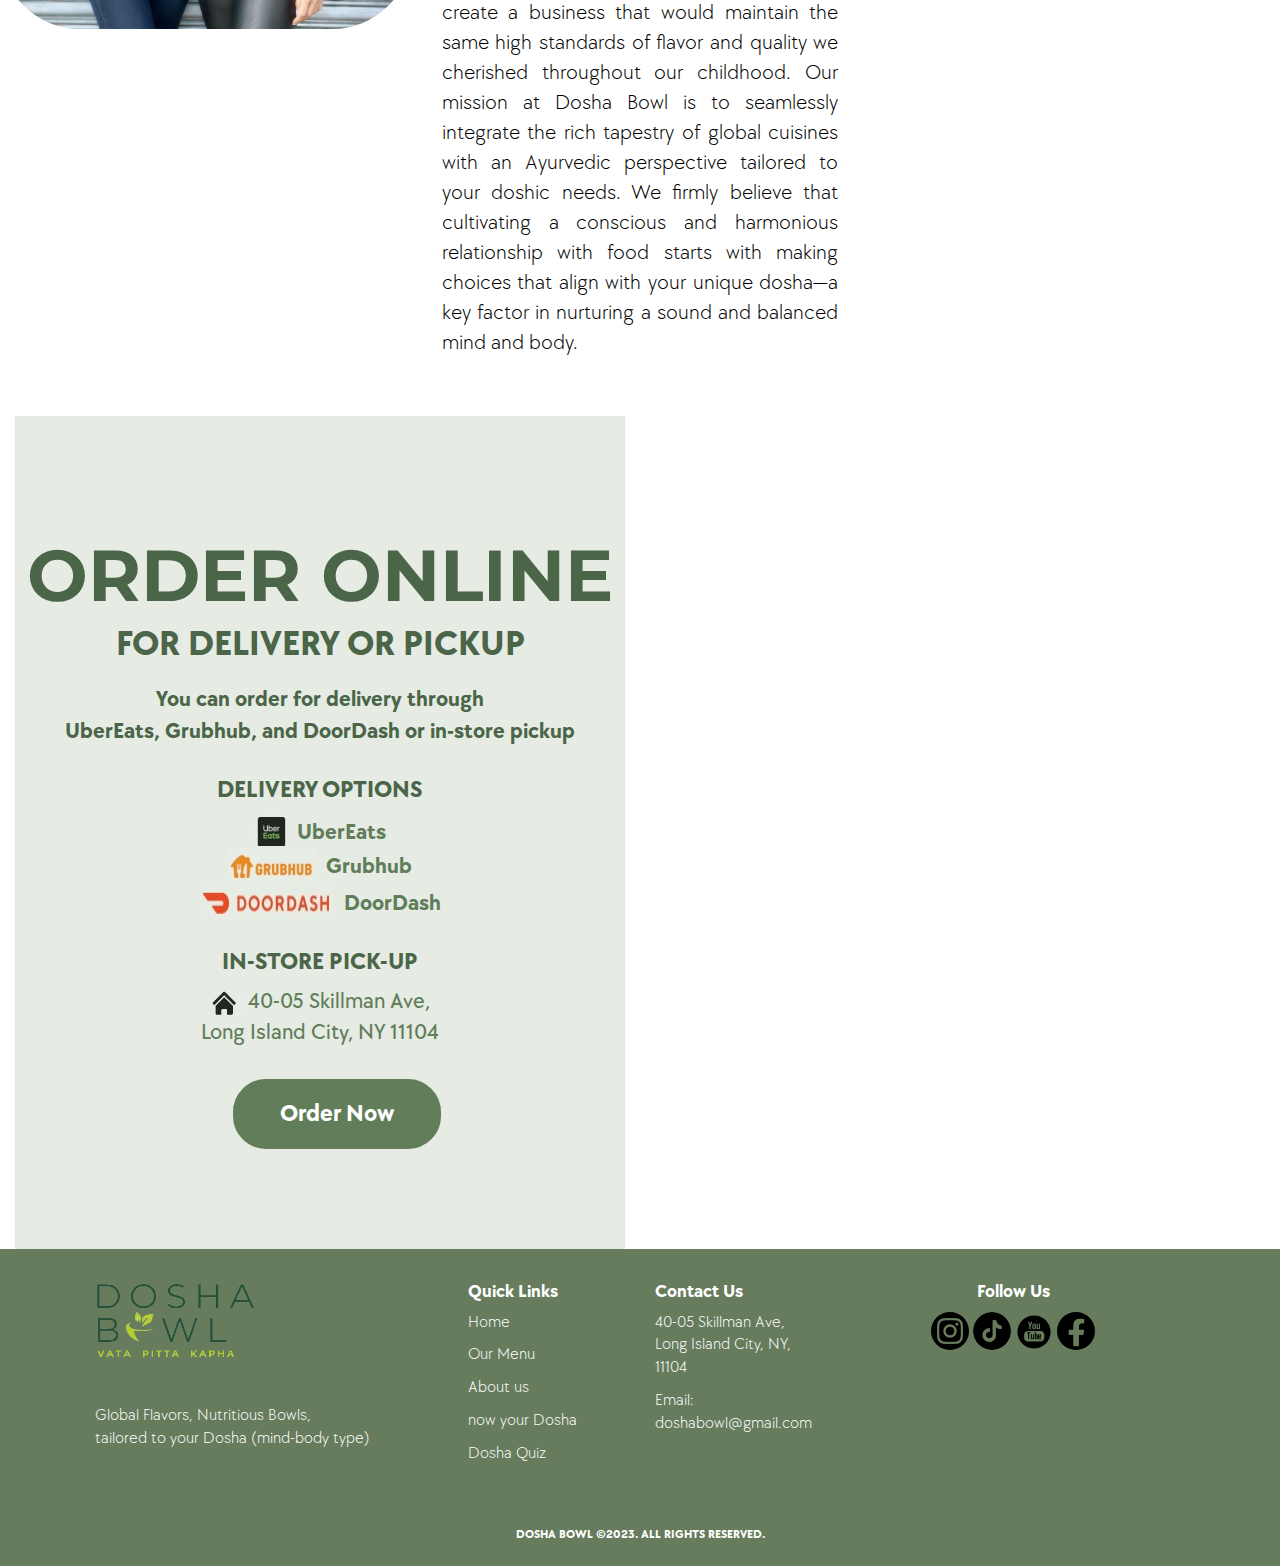
==== commit 347108cd: "done" ====
--- a/demo/index.html
+++ b/demo/index.html
@@ -117,8 +117,9 @@
 						<div class="banner-info text-left">
 							<h1>Ayurvedic-Inspired<br /> Grain Bowls</h1>
 					<div class="section-1-desc">
-							<p>Global Flavors, Nutritious Bowls,</p>
-							<p>tailored to your Dosha (mind-body type)
+							<p>Global Flavors, Nutritious Bowls,
+							<br/>tailored to your Dosha-your uinque<br/>
+								mind-body-type
 							</p>
 						</div>
 							<div class="section-1-button">
@@ -176,17 +177,15 @@
 					</div>
 						<div class="desc text-center">
 							<h1>WHAT IS A DOSHA BOWL?</h1>
-							<p>A Dosha Bowl is an Ayurvedic-inspired grain-based bowl.
-							</p>
-							<p>We at Dosha Bowl combine global flavors with ancient Ayurvedic wisdom to
-								create nutritious grain-based bowls that are perfect for busy individuals. Our
-								food is made with fresh, seasonal ingredients and prepared with care and
-								attention to detail.
+							<p>A Dosha Bowl is an Ayurvedic-inspired grain-based bowl. </p>
+							<p>At Dosha Bowl, we combine global flavors with ancient Ayurvedic wisdom to craft nutritious meals for busy lifestyles, using fresh, seasonal ingredients.</p>
+							<p>Each bowl is intentionally balanced for your Dosha, your unique mind-body type-Vata, Pitta, or Kapha.</p>
+							<p>Each Dosha craves different flavors for optimal balance. Our menu caters to them all, offering:
 								</p>
-								<p>We also offer dosha-specific options, so you can choose the food that is best
-									for your unique body type</p>
-							<h3>Come experience the healing power of Ayurveda and the taste of global cuisine at Dosha Bowl today!
-							</h3>		
+							<p>Vata, for those who need grounding and warming foods </p>
+							<p>	Pitta, for those who need cooling and calming foods</p>
+								<p> Kapha, for those who need light and easily digestible foods</p>
+							<h3>Explore our menu, discover your perfect match, and order your nourishing Dosha Bowl today!</h3>		
 						</div>
 					
 					<!--- services-grids --->
@@ -263,7 +262,7 @@
 	<h2>DISCOVER </h2>
 	<h2>YOUR</h2>
 	 <h2>DOSHA</h2>
-	<h3>(mind-body type)</h3>
+	<h3>(your unique mind-body type)</h3>
 	<p><span>vata pitta kapha</span></p>
 </div>
 </div>
@@ -294,7 +293,7 @@
 				<h1 class="title">ABOUT US</h1>
 				<p class="desc">At Dosha Bowl, we believe that food is not just
 					sustenance; it's a journey that connects you to
-					your doshic needs.</p>
+					your doshic (mind-body-type) needs.</p>
 				<p class="sign">Jennifer & Vimmi</p>
 			</div>
 			<p class="hashText">#yourbellyisyourbrain			</p>
--- a/demo/css/style.css
+++ b/demo/css/style.css
@@ -1653,7 +1653,7 @@
 }
 
 .discover h3 {
-	font-size: 48px;
+	font-size: 38px;
     color: #000;
 	font-family: 'Montserrat', sans-serif;
     text-align: center;
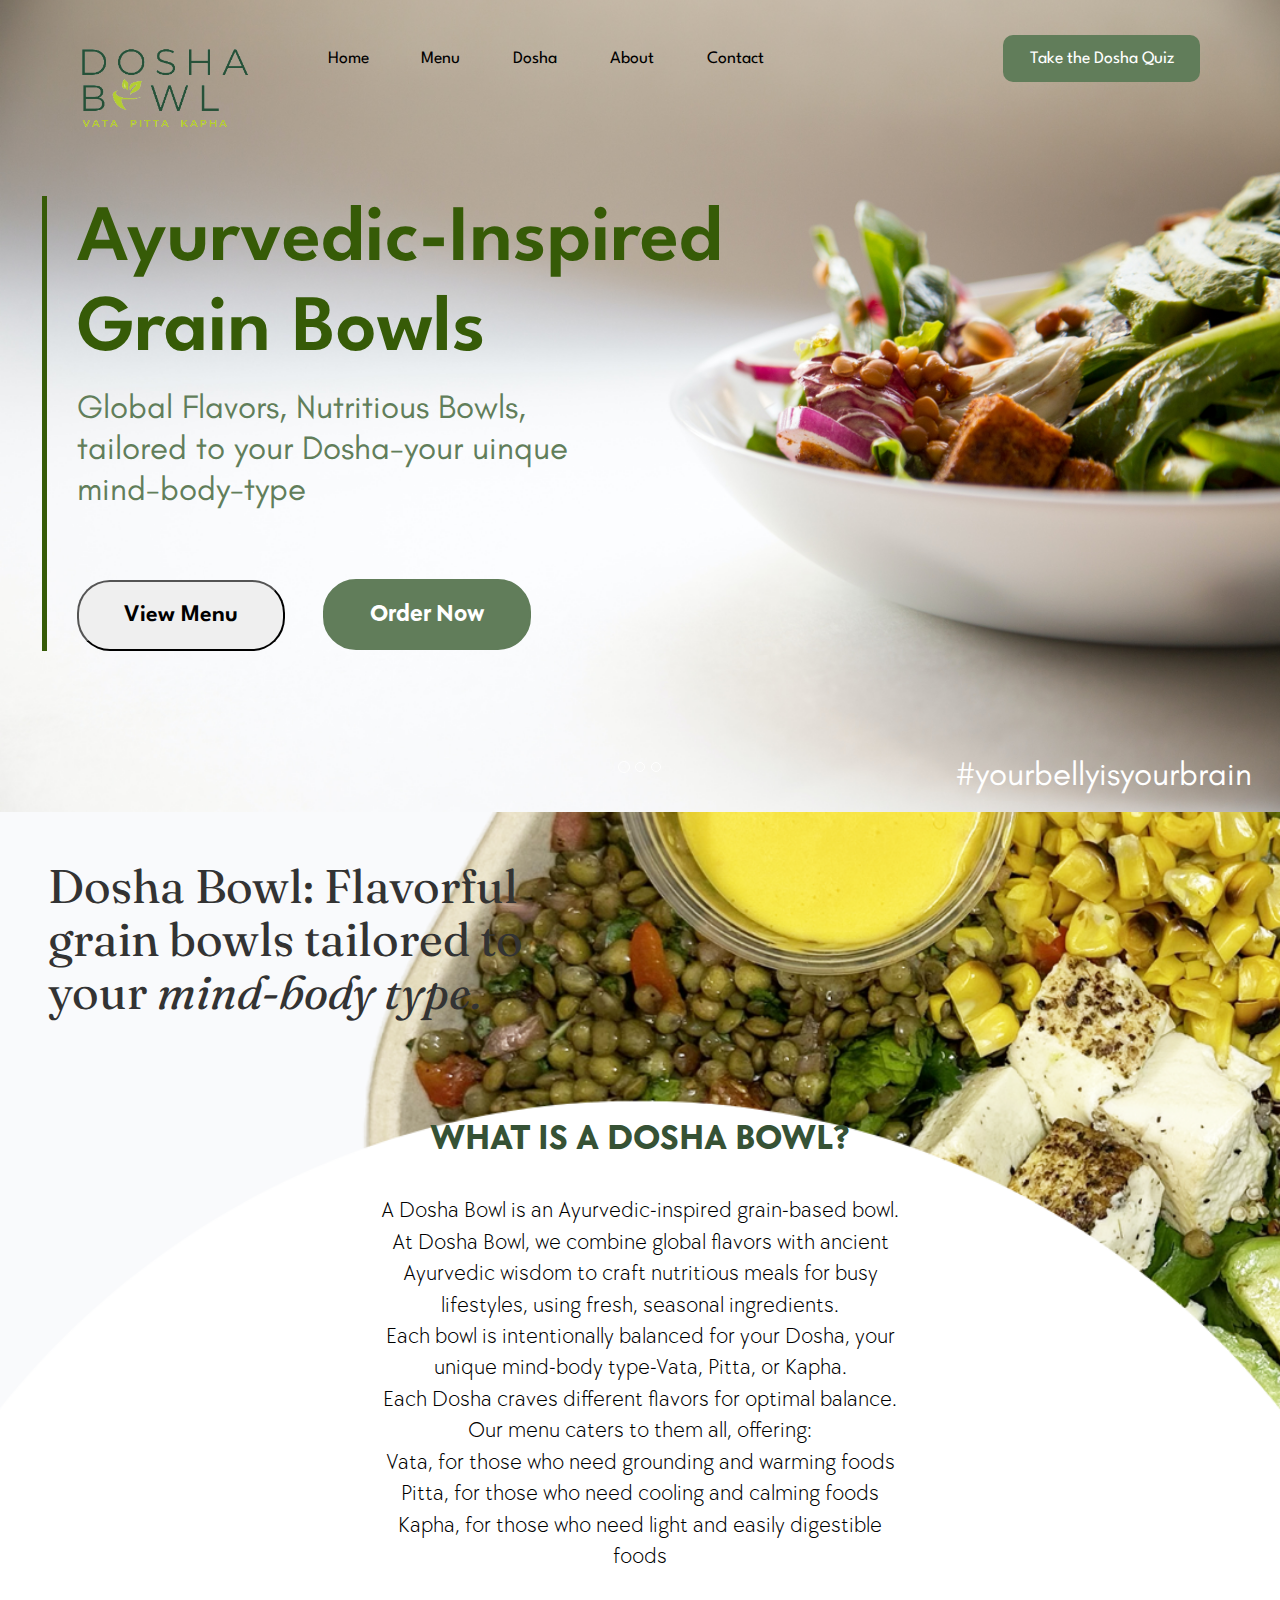
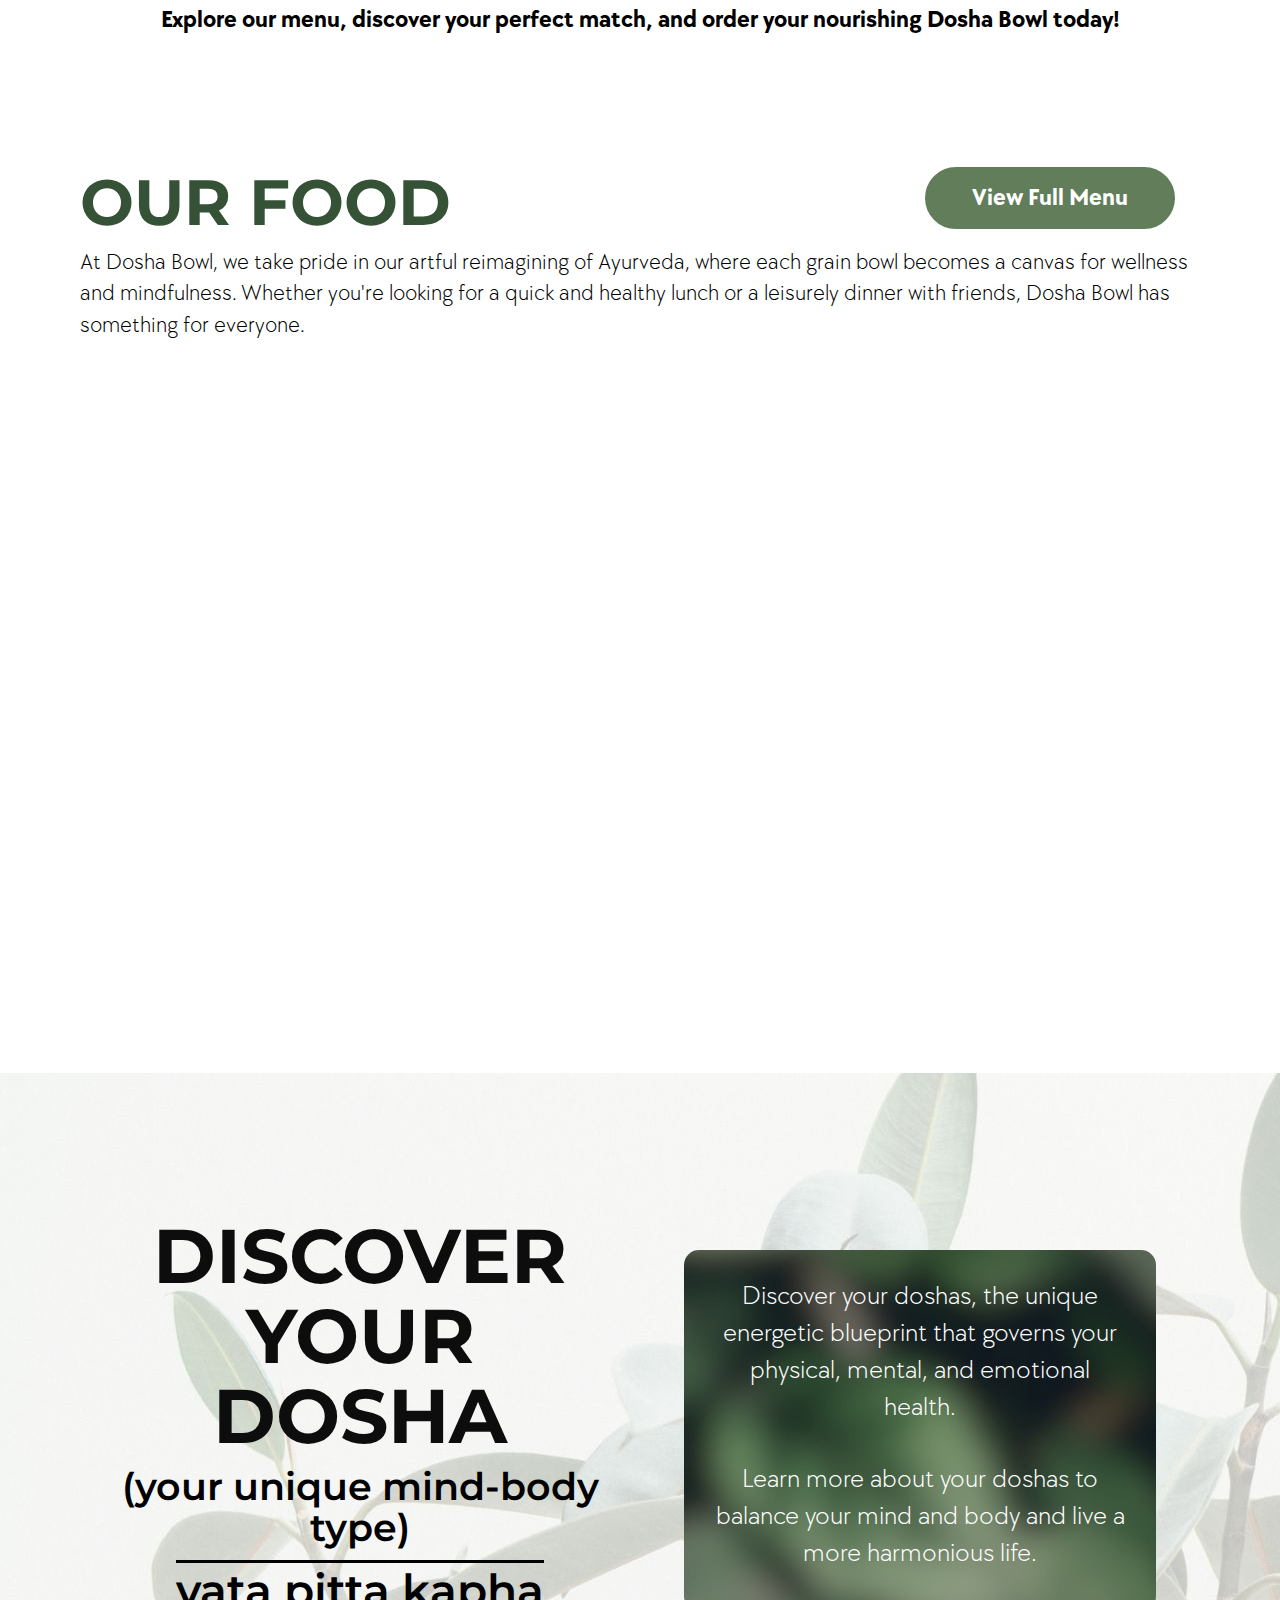
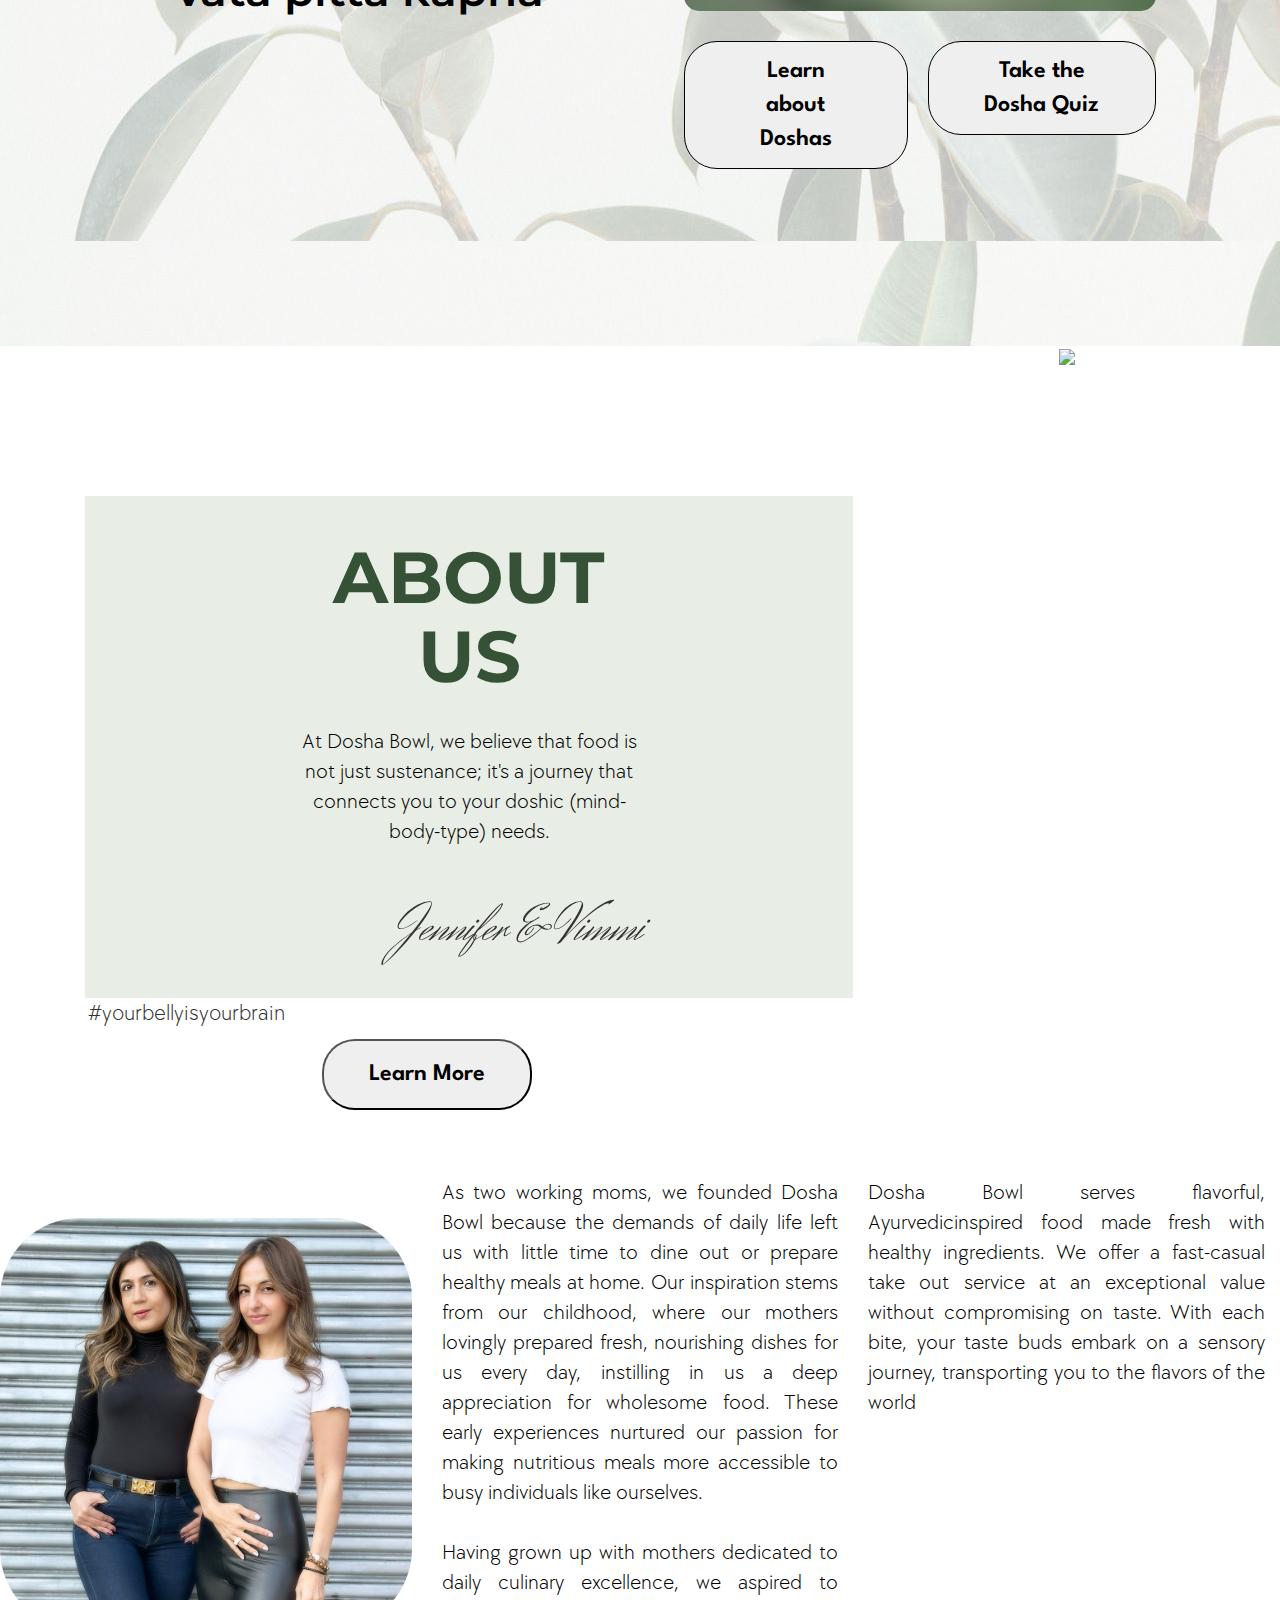
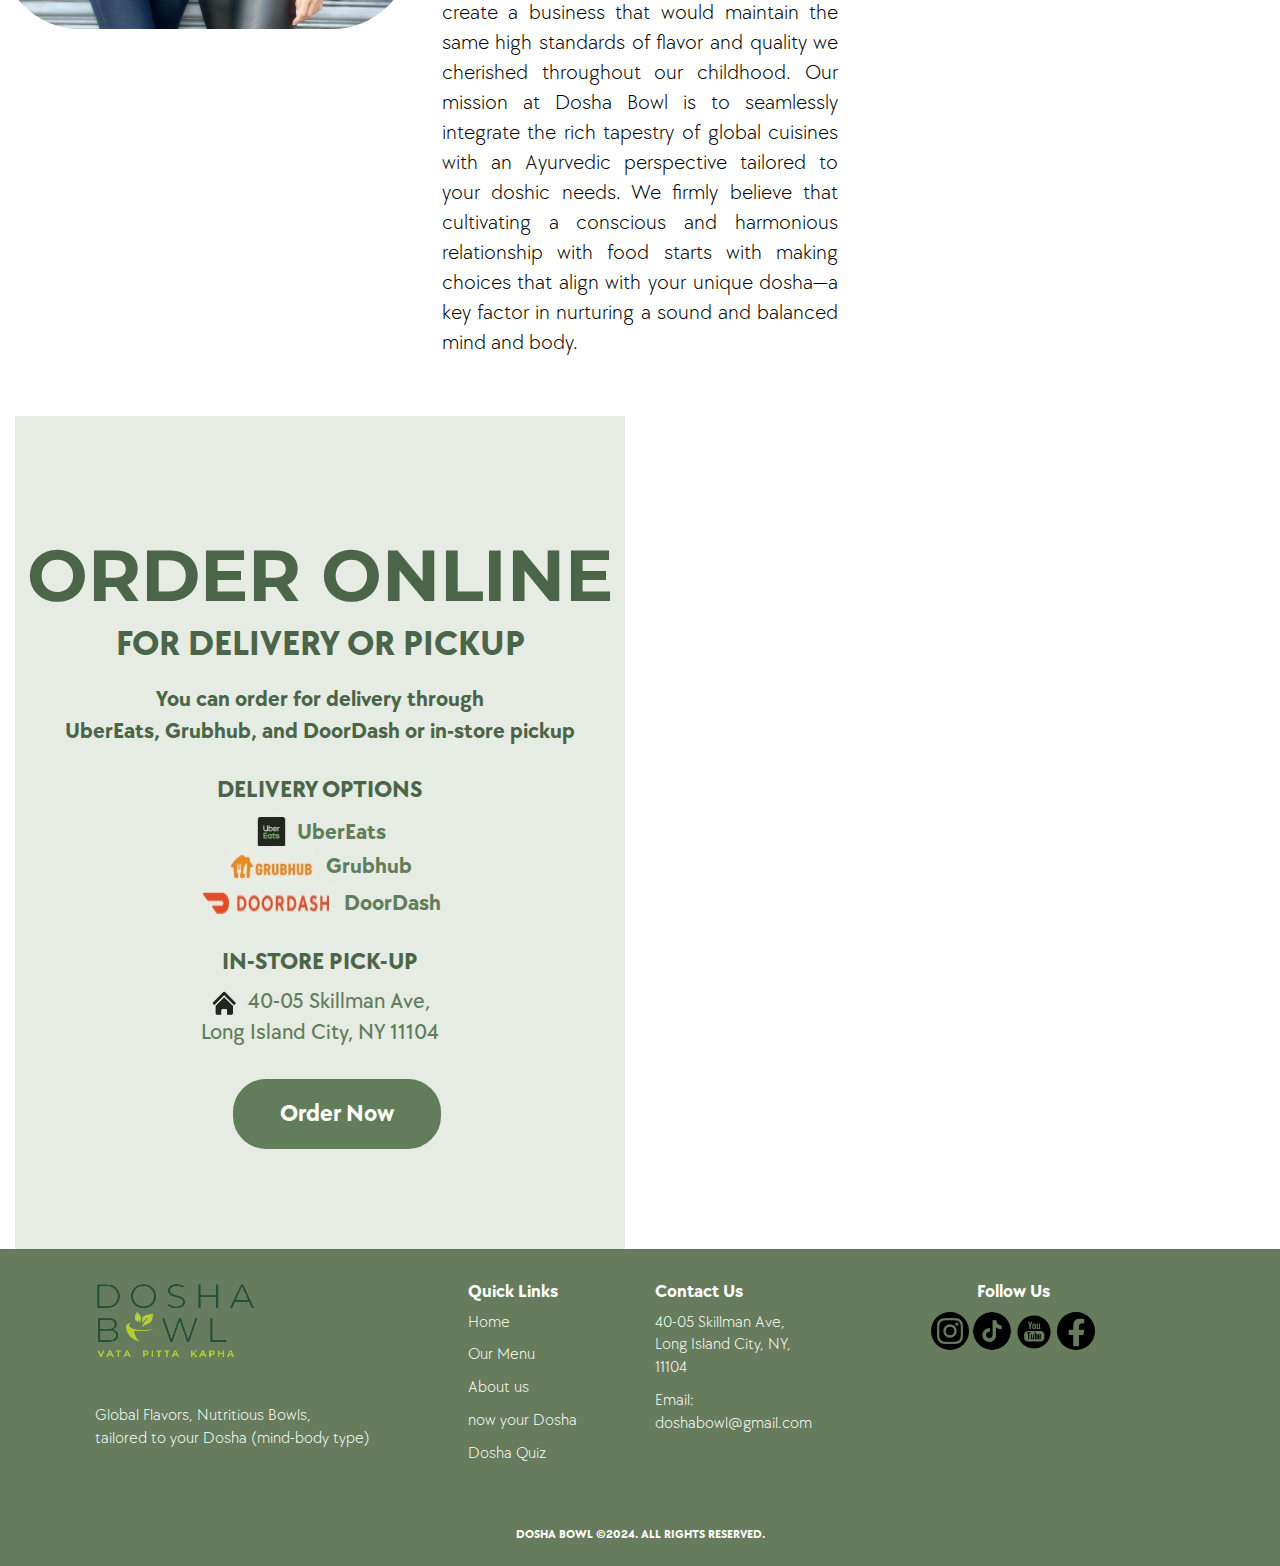
==== commit 9c198caf: "done" ====
--- a/demo/index.html
+++ b/demo/index.html
@@ -1,7 +1,7 @@
 <!DOCTYPE HTML>
 <html>
 	<head>
-		<title></title>
+		<title>Ayurvedic inspired grain bowl - Dosha Bowl</title>
 		<meta charset="utf-8">
 
 		<link href="css/bootstrap.css" rel='stylesheet' type='text/css' />
@@ -448,7 +448,7 @@
                 </div>
             </div>
         </div>
-        <p class="reserved">Dosha Bowl ©2023.  All Rights Reserved. </p>
+        <p class="reserved">Dosha Bowl ©2024.  All Rights Reserved. </p>
     </div>
     </div>
 
--- a/demo/css/style.css
+++ b/demo/css/style.css
@@ -141,8 +141,8 @@
 }
 /*Styles for screen 600px and lower*/
 @media screen and (max-width: 768px) {
+	
 	.quiz-btn{
-		background: #b4cd31;
 		color: #fff;
 		padding: 13px 34px;
 		font-size: 18px;
@@ -1638,7 +1638,6 @@
 
 }
 .aboutUsSection {
-	background-image: url(../images/aboutUsSection.jpg);
 	background-repeat: no-repeat;
 
 }
@@ -1879,6 +1878,12 @@
 	padding-top: 0px;
 }
 @media screen and (max-width: 600px) {
+	.about-us .cardWrap{
+		background: #e8ede5;
+	}
+	.discover-section {
+		padding: 40px 0px;
+	}
 	.our-food .food p {
 	
 		min-height: 40px;
